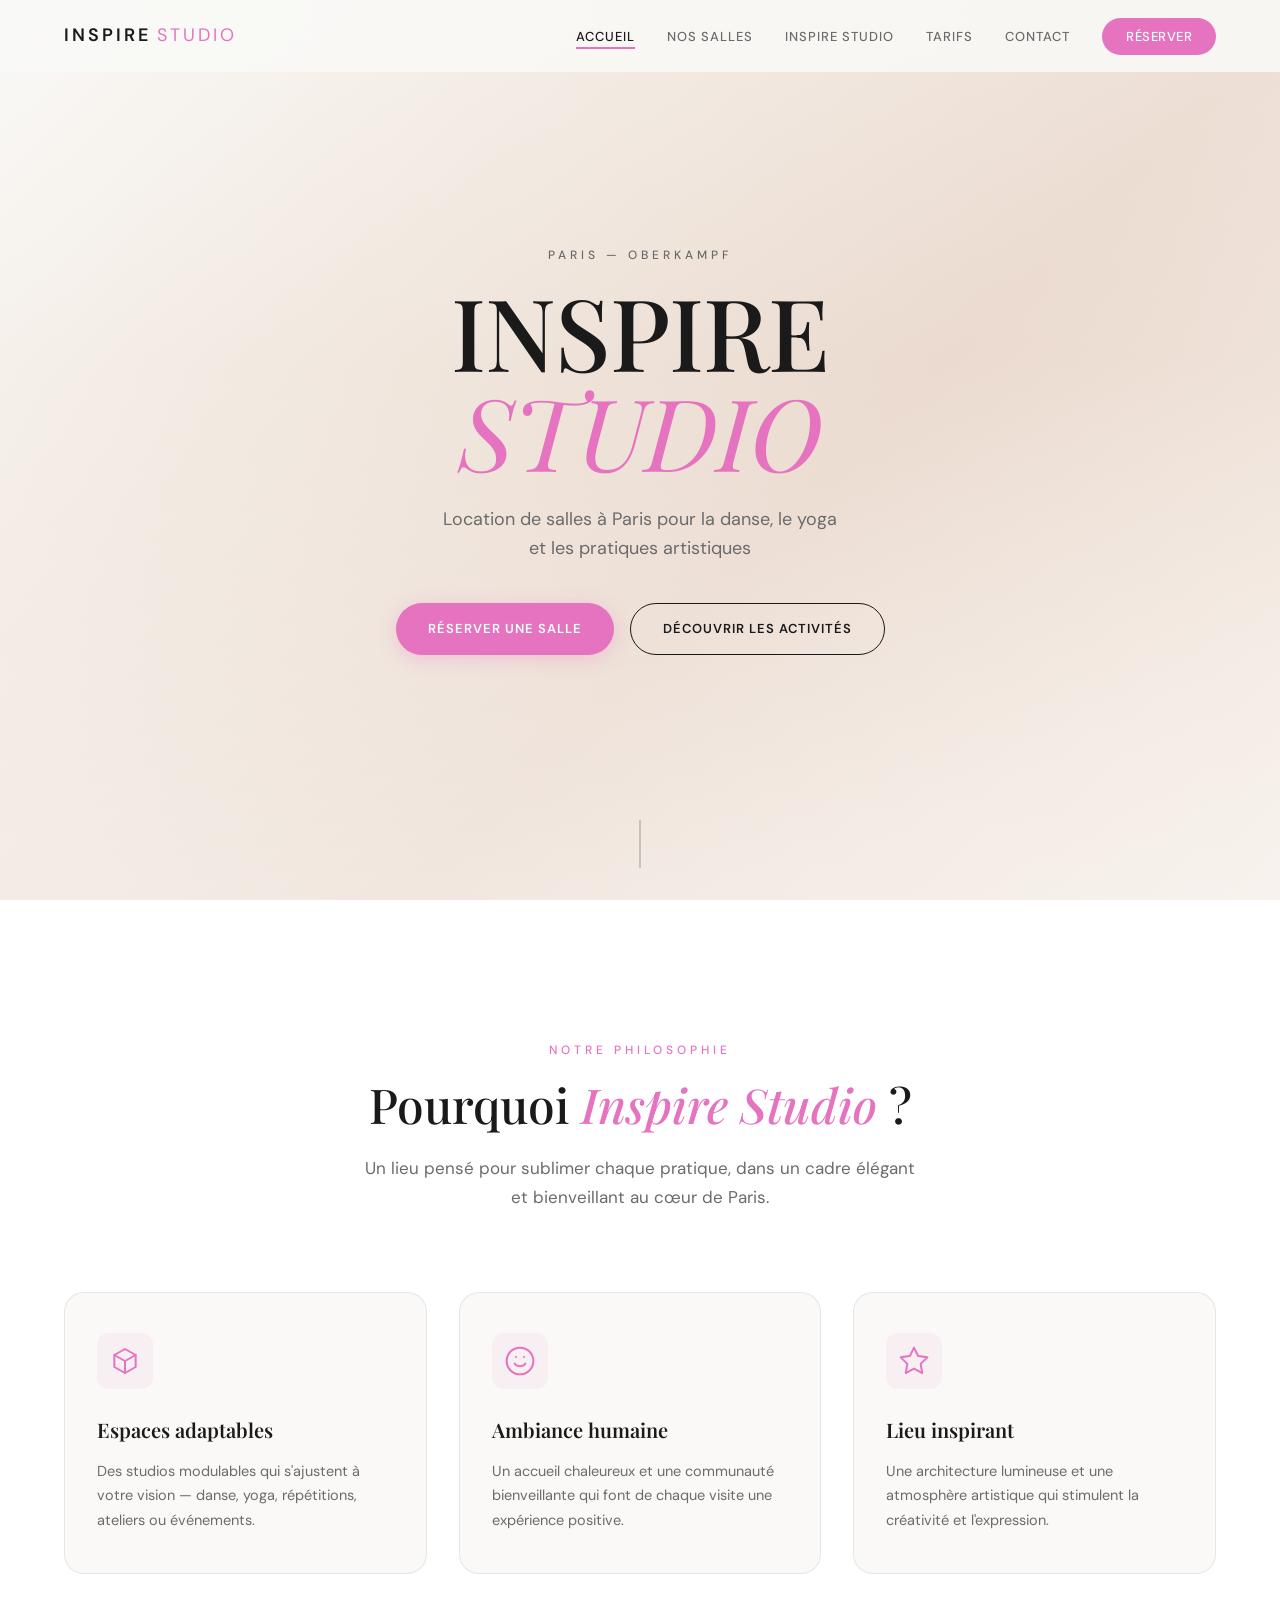
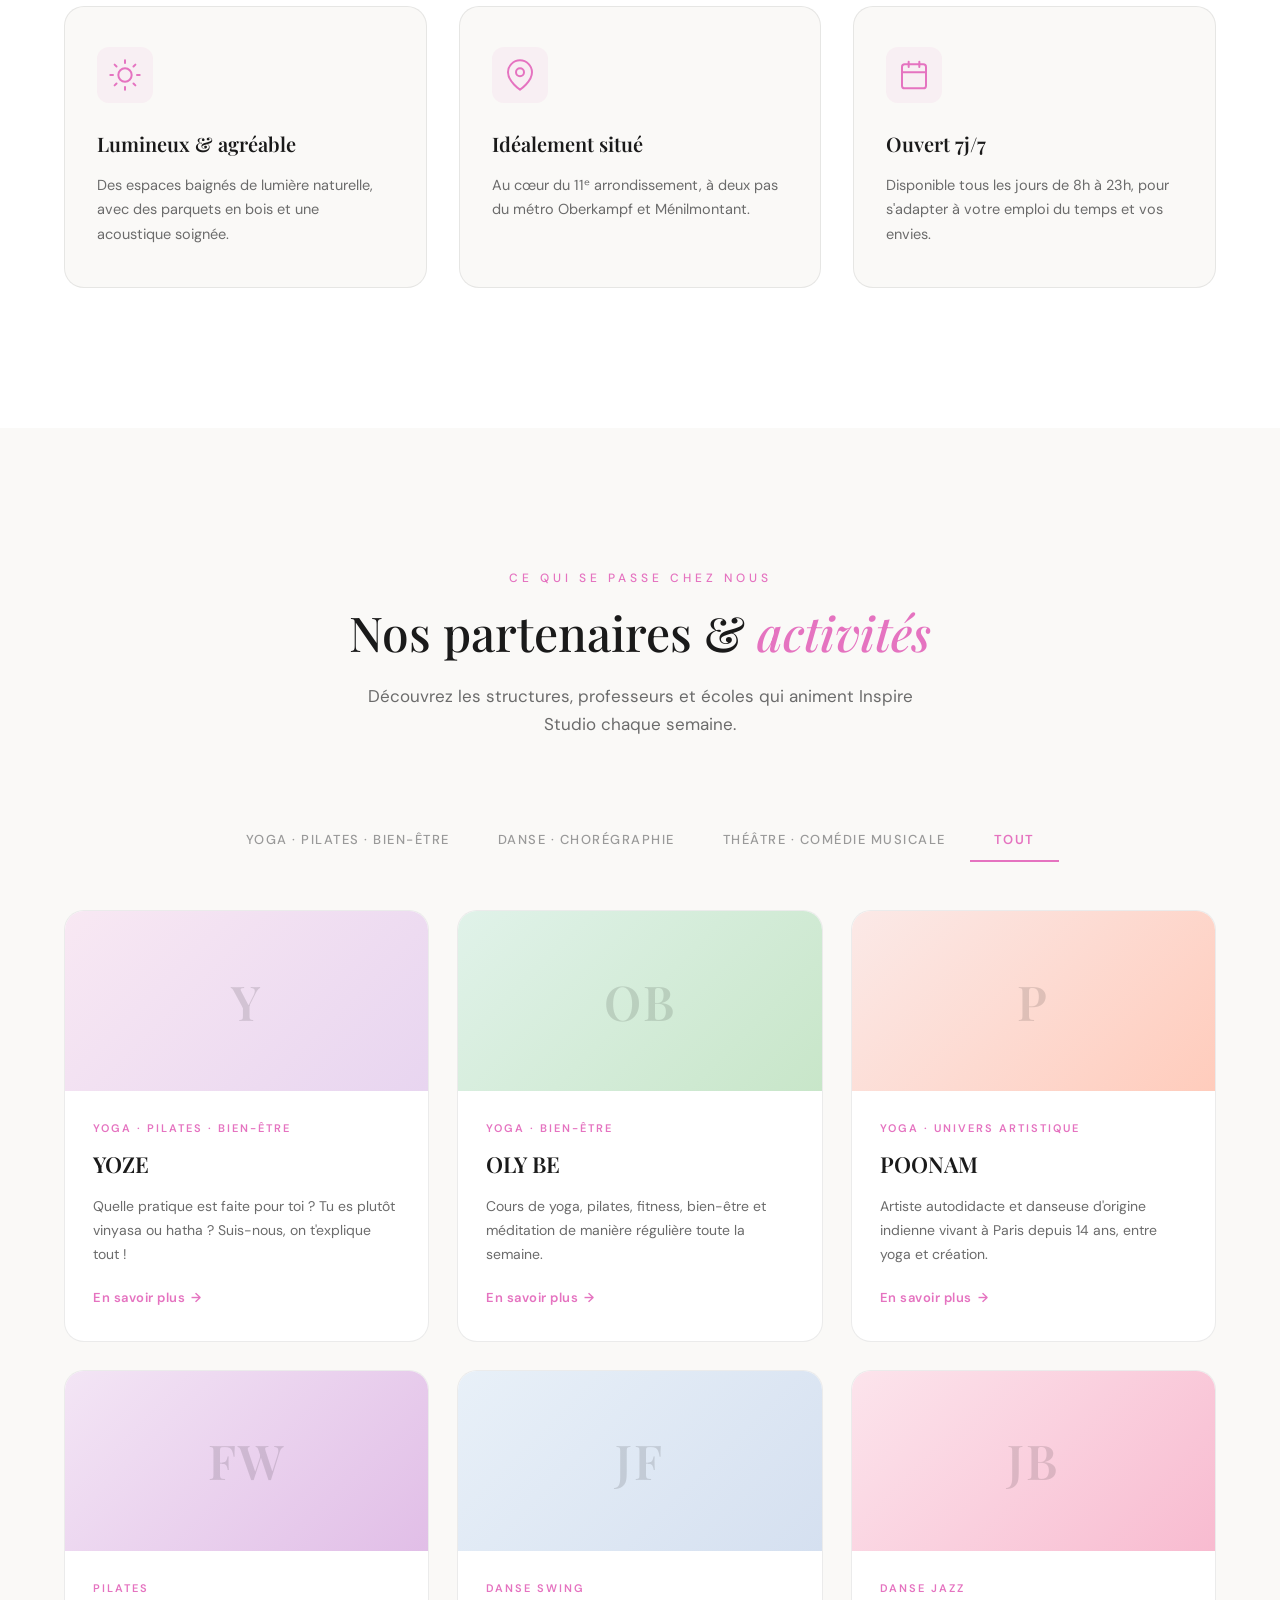
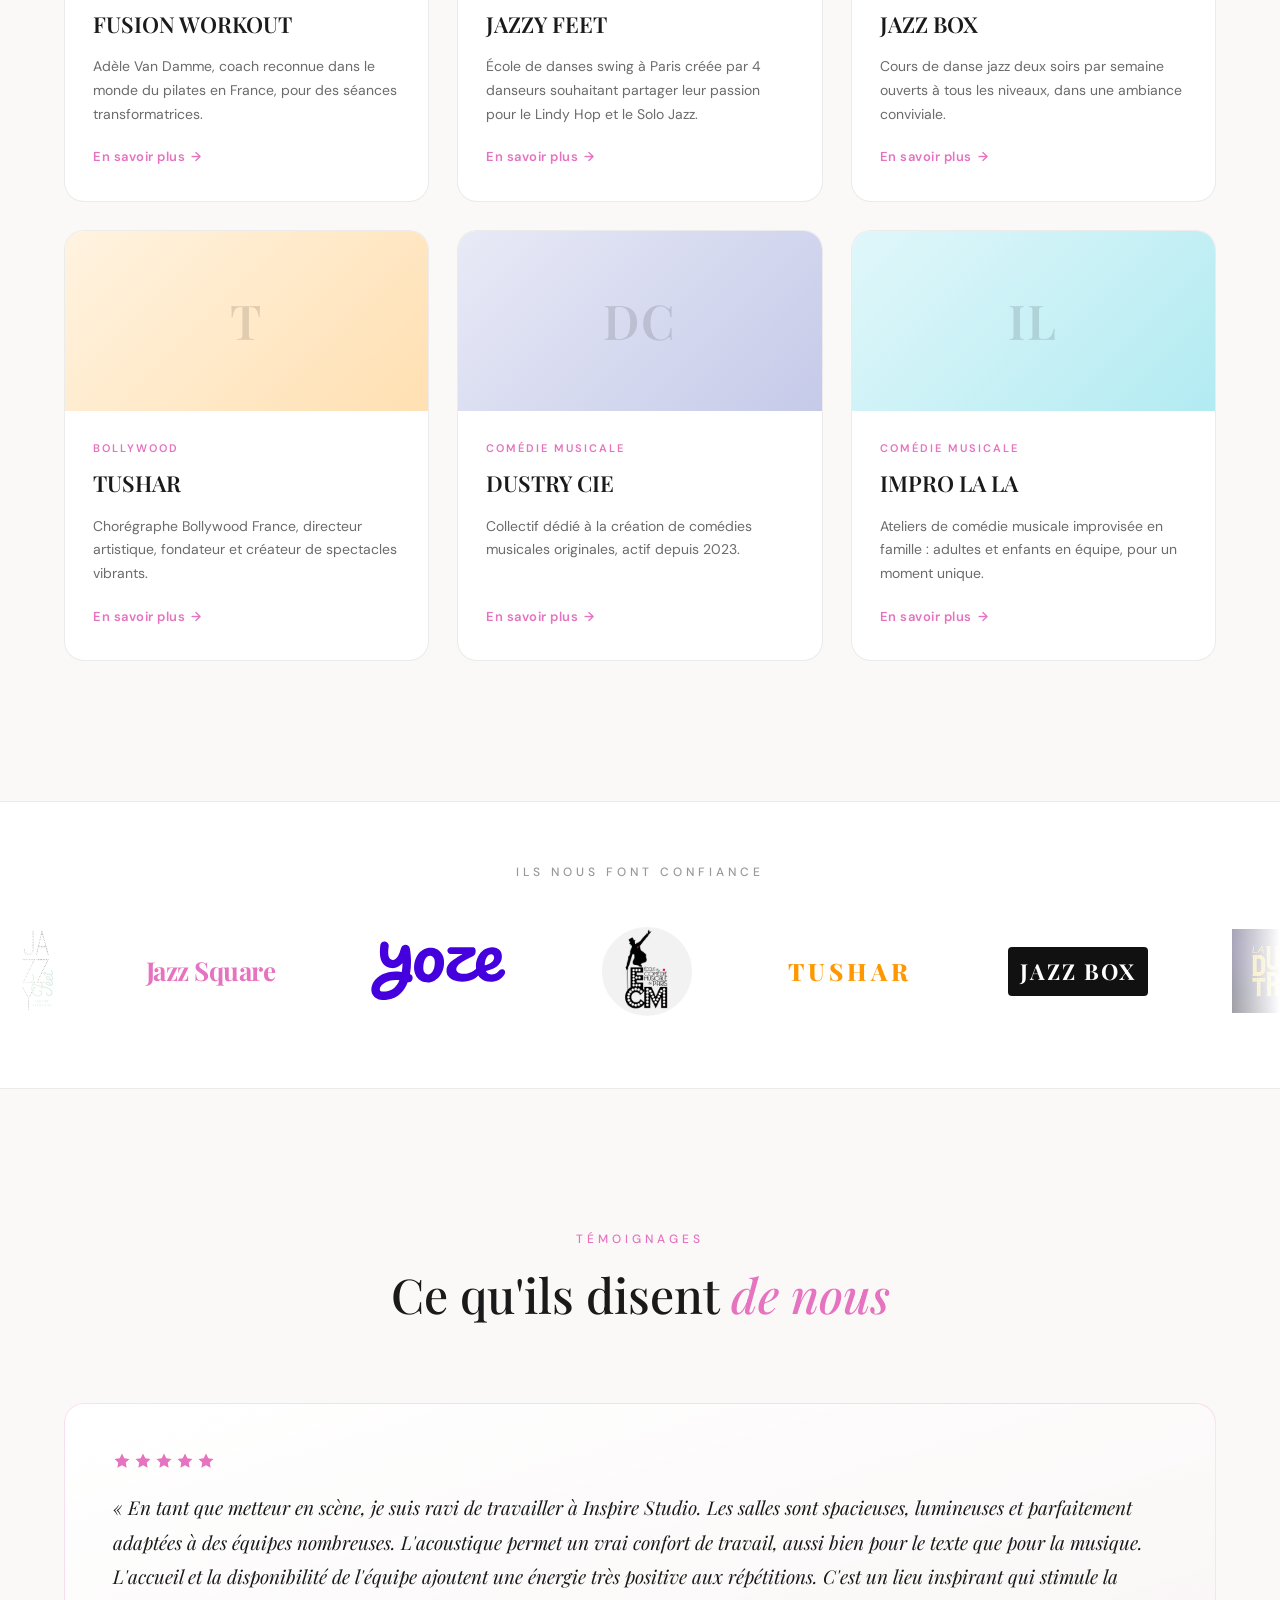
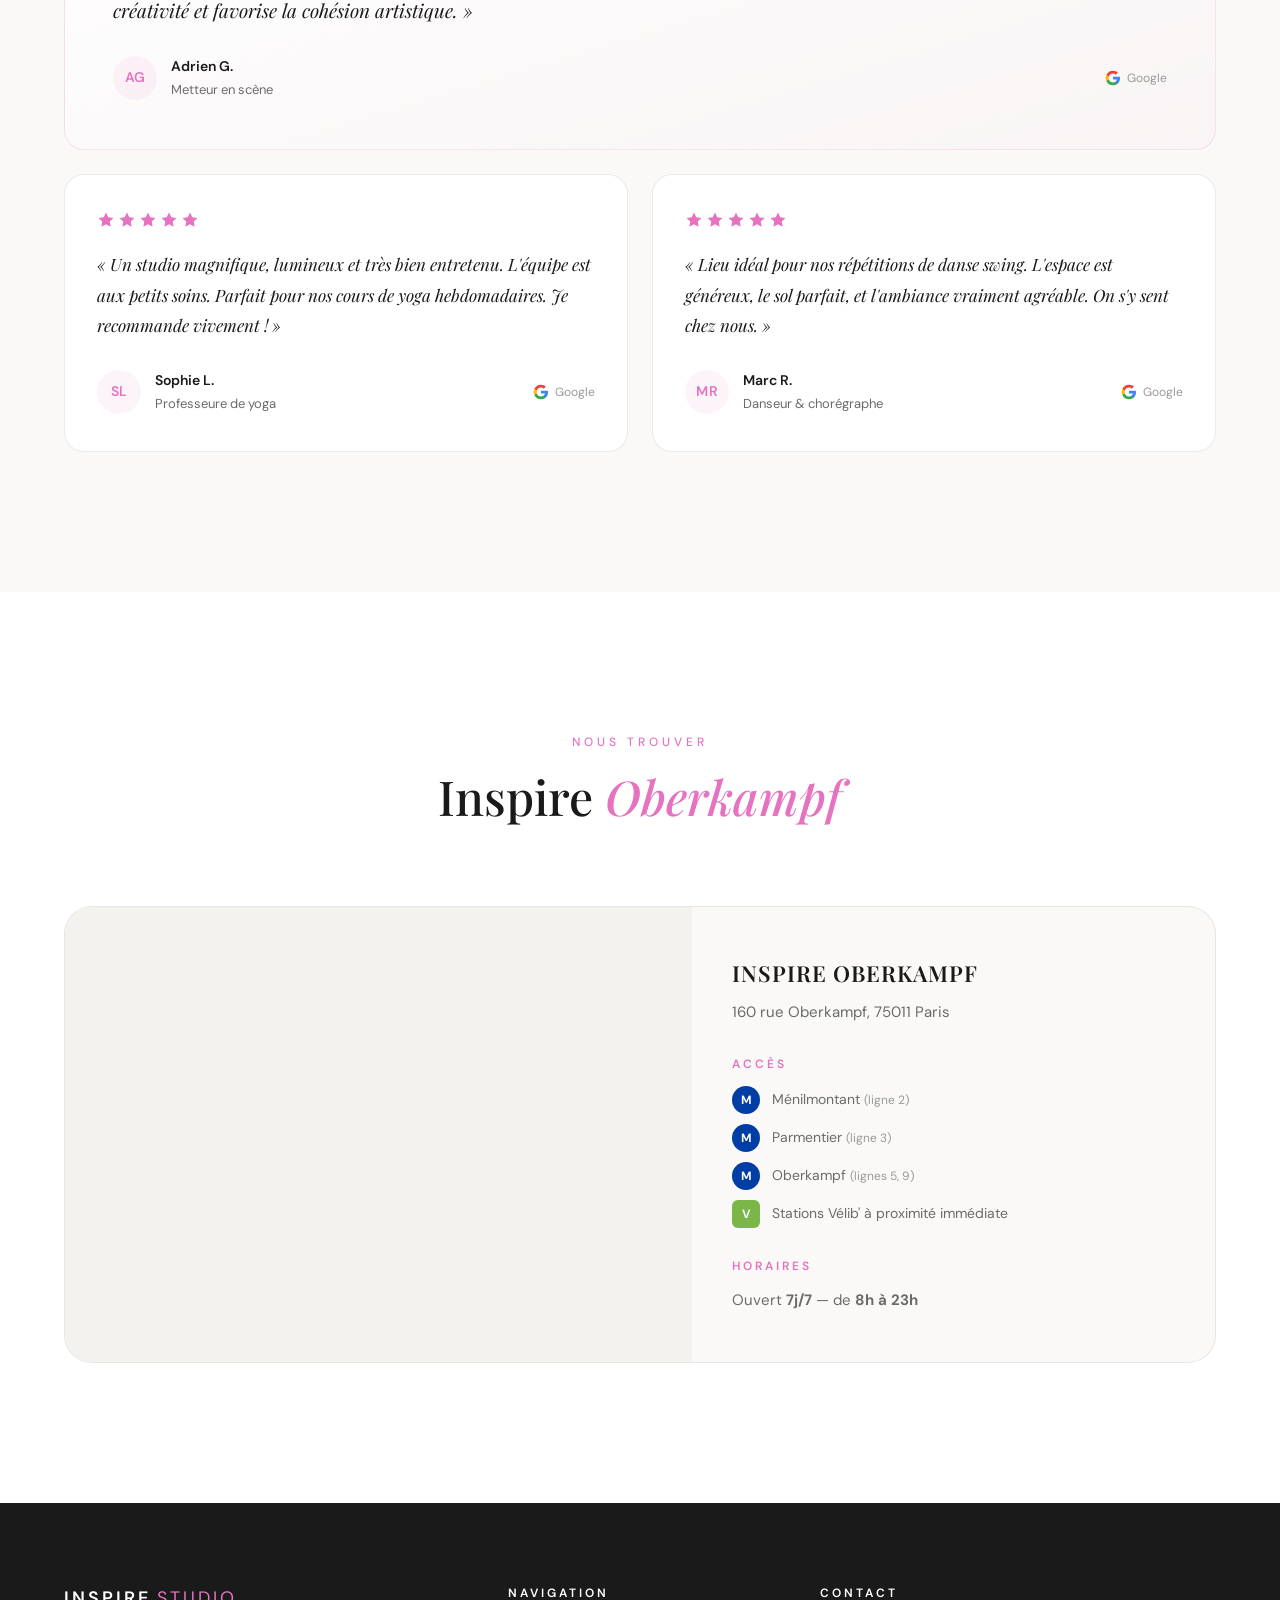
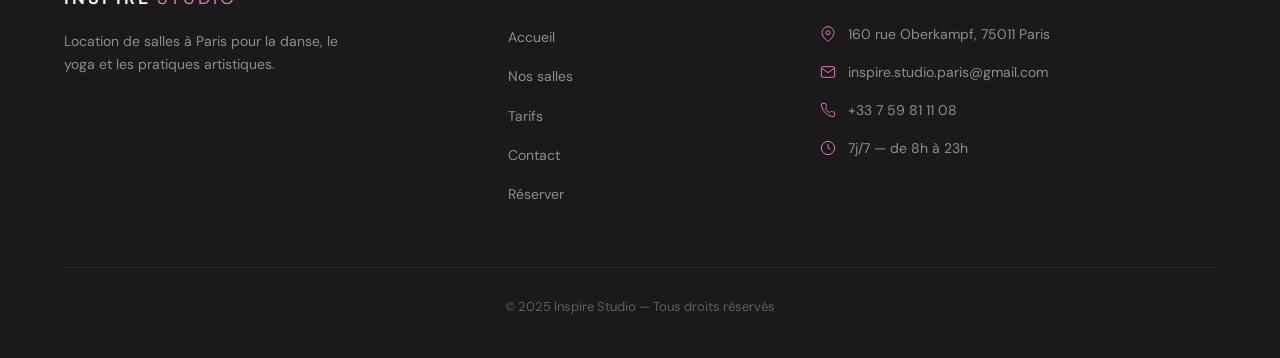
==== index.html @ 5b1ed0db "Multiply ticker content by 10 to ensure wide coverage without gaps" ====
<!DOCTYPE html>
<html lang="fr">

<head>
    <meta charset="UTF-8">
    <meta name="viewport" content="width=device-width, initial-scale=1.0">
    <title>Inspire Studio — Location de Salles à Paris | Danse, Yoga, Bien-être</title>
    <meta name="description"
        content="Inspire Studio : location de salles à Paris pour la danse, le yoga, le bien-être et les pratiques artistiques. Espaces lumineux et inspirants au cœur d'Oberkampf.">
    <meta name="keywords"
        content="location salle Paris, studio danse Paris, salle yoga Paris, Oberkampf, bien-être, pratiques artistiques">
    <link rel="preconnect" href="https://fonts.googleapis.com">
    <link rel="preconnect" href="https://fonts.gstatic.com" crossorigin>
    <link
        href="https://fonts.googleapis.com/css2?family=DM+Sans:ital,opsz,wght@0,9..40,300;0,9..40,400;0,9..40,500;0,9..40,600;1,9..40,300;1,9..40,400&family=Playfair+Display:ital,wght@0,400;0,500;0,600;0,700;1,400;1,500&display=swap"
        rel="stylesheet">
    <link rel="stylesheet" href="styles.css">
</head>

<body>

    <!-- ==================== HEADER ==================== -->
    <header class="site-header" id="site-header">
        <div class="header-inner">
            <a href="#" class="logo" aria-label="Inspire Studio — Accueil">
                <span class="logo-text">INSPIRE</span>
                <span class="logo-accent">STUDIO</span>
            </a>
            <nav class="main-nav" id="main-nav" aria-label="Navigation principale">
                <ul class="nav-list">
                    <li><a href="#" class="nav-link active">Accueil</a></li>
                    <li><a href="#" class="nav-link">Nos salles</a></li>
                    <li><a href="#" class="nav-link">Inspire Studio</a></li>
                    <li><a href="#" class="nav-link">Tarifs</a></li>
                    <li><a href="#" class="nav-link">Contact</a></li>
                    <li><a href="#" class="nav-link nav-cta">Réserver</a></li>
                </ul>
            </nav>
            <button class="mobile-menu-toggle" id="mobile-menu-toggle" aria-label="Ouvrir le menu"
                aria-expanded="false">
                <span class="hamburger-line"></span>
                <span class="hamburger-line"></span>
                <span class="hamburger-line"></span>
            </button>
        </div>
    </header>

    <!-- ==================== HERO ==================== -->
    <section class="hero" id="hero">
        <div class="hero-carousel" id="hero-carousel">
            <div class="hero-slide active"
                style="background: linear-gradient(135deg, #faf9f7 0%, #f0e6dc 30%, #e8d5c8 60%, #f5ece4 100%);"></div>
            <div class="hero-slide"
                style="background: linear-gradient(135deg, #f5ece4 0%, #e8ddd4 30%, #f0e0d6 60%, #faf5f0 100%);"></div>
            <div class="hero-slide"
                style="background: linear-gradient(135deg, #f8f0ea 0%, #ede3d9 30%, #e5d8cc 60%, #f2ebe4 100%);"></div>
        </div>
        <div class="hero-overlay"></div>
        <div class="hero-content">
            <p class="hero-eyebrow reveal">Paris — Oberkampf</p>
            <h1 class="hero-title reveal">
                <span class="hero-title-line">INSPIRE</span>
                <span class="hero-title-line accent">STUDIO</span>
            </h1>
            <p class="hero-subtitle reveal">Location de salles à Paris pour la danse, le yoga<br class="desktop-only">
                et les pratiques artistiques</p>
            <div class="hero-ctas reveal">
                <a href="#" class="btn btn-primary">Réserver une salle</a>
                <a href="#activites" class="btn btn-outline">Découvrir les activités</a>
            </div>
        </div>
        <div class="hero-scroll-indicator">
            <div class="scroll-line"></div>
        </div>
    </section>

    <!-- ==================== POURQUOI INSPIRE STUDIO ==================== -->
    <section class="section section-why" id="pourquoi">
        <div class="container">
            <div class="section-header reveal">
                <p class="section-eyebrow">Notre philosophie</p>
                <h2 class="section-title">Pourquoi <em>Inspire Studio</em> ?</h2>
                <p class="section-subtitle">Un lieu pensé pour sublimer chaque pratique, dans un cadre élégant et
                    bienveillant au cœur de Paris.</p>
            </div>
            <div class="features-grid">
                <div class="feature-card reveal">
                    <div class="feature-icon">
                        <svg width="32" height="32" viewBox="0 0 24 24" fill="none" stroke="currentColor"
                            stroke-width="1.5" stroke-linecap="round" stroke-linejoin="round">
                            <path d="M12 3L20 7.5V16.5L12 21L4 16.5V7.5L12 3Z" />
                            <path d="M12 12L20 7.5" />
                            <path d="M12 12V21" />
                            <path d="M12 12L4 7.5" />
                        </svg>
                    </div>
                    <h3 class="feature-title">Espaces adaptables</h3>
                    <p class="feature-text">Des studios modulables qui s'ajustent à votre vision — danse, yoga,
                        répétitions, ateliers ou événements.</p>
                </div>
                <div class="feature-card reveal">
                    <div class="feature-icon">
                        <svg width="32" height="32" viewBox="0 0 24 24" fill="none" stroke="currentColor"
                            stroke-width="1.5" stroke-linecap="round" stroke-linejoin="round">
                            <circle cx="12" cy="12" r="10" />
                            <path d="M8 14s1.5 2 4 2 4-2 4-2" />
                            <line x1="9" y1="9" x2="9.01" y2="9" />
                            <line x1="15" y1="9" x2="15.01" y2="9" />
                        </svg>
                    </div>
                    <h3 class="feature-title">Ambiance humaine</h3>
                    <p class="feature-text">Un accueil chaleureux et une communauté bienveillante qui font de chaque
                        visite une expérience positive.</p>
                </div>
                <div class="feature-card reveal">
                    <div class="feature-icon">
                        <svg width="32" height="32" viewBox="0 0 24 24" fill="none" stroke="currentColor"
                            stroke-width="1.5" stroke-linecap="round" stroke-linejoin="round">
                            <path
                                d="M12 2L15.09 8.26L22 9.27L17 14.14L18.18 21.02L12 17.77L5.82 21.02L7 14.14L2 9.27L8.91 8.26L12 2Z" />
                        </svg>
                    </div>
                    <h3 class="feature-title">Lieu inspirant</h3>
                    <p class="feature-text">Une architecture lumineuse et une atmosphère artistique qui stimulent la
                        créativité et l'expression.</p>
                </div>
                <div class="feature-card reveal">
                    <div class="feature-icon">
                        <svg width="32" height="32" viewBox="0 0 24 24" fill="none" stroke="currentColor"
                            stroke-width="1.5" stroke-linecap="round" stroke-linejoin="round">
                            <circle cx="12" cy="12" r="5" />
                            <line x1="12" y1="1" x2="12" y2="3" />
                            <line x1="12" y1="21" x2="12" y2="23" />
                            <line x1="4.22" y1="4.22" x2="5.64" y2="5.64" />
                            <line x1="18.36" y1="18.36" x2="19.78" y2="19.78" />
                            <line x1="1" y1="12" x2="3" y2="12" />
                            <line x1="21" y1="12" x2="23" y2="12" />
                            <line x1="4.22" y1="19.78" x2="5.64" y2="18.36" />
                            <line x1="18.36" y1="5.64" x2="19.78" y2="4.22" />
                        </svg>
                    </div>
                    <h3 class="feature-title">Lumineux & agréable</h3>
                    <p class="feature-text">Des espaces baignés de lumière naturelle, avec des parquets en bois et une
                        acoustique soignée.</p>
                </div>
                <div class="feature-card reveal">
                    <div class="feature-icon">
                        <svg width="32" height="32" viewBox="0 0 24 24" fill="none" stroke="currentColor"
                            stroke-width="1.5" stroke-linecap="round" stroke-linejoin="round">
                            <path d="M21 10c0 7-9 13-9 13s-9-6-9-13a9 9 0 0118 0z" />
                            <circle cx="12" cy="10" r="3" />
                        </svg>
                    </div>
                    <h3 class="feature-title">Idéalement situé</h3>
                    <p class="feature-text">Au cœur du 11ᵉ arrondissement, à deux pas du métro Oberkampf et
                        Ménilmontant.</p>
                </div>
                <div class="feature-card reveal">
                    <div class="feature-icon">
                        <svg width="32" height="32" viewBox="0 0 24 24" fill="none" stroke="currentColor"
                            stroke-width="1.5" stroke-linecap="round" stroke-linejoin="round">
                            <rect x="3" y="4" width="18" height="18" rx="2" ry="2" />
                            <line x1="16" y1="2" x2="16" y2="6" />
                            <line x1="8" y1="2" x2="8" y2="6" />
                            <line x1="3" y1="10" x2="21" y2="10" />
                        </svg>
                    </div>
                    <h3 class="feature-title">Ouvert 7j/7</h3>
                    <p class="feature-text">Disponible tous les jours de 8h à 23h, pour s'adapter à votre emploi du
                        temps et vos envies.</p>
                </div>
            </div>
        </div>
    </section>

    <!-- ==================== ACTIVITÉS / PARTENAIRES ==================== -->
    <section class="section section-partners" id="activites">
        <div class="container">
            <div class="section-header reveal">
                <p class="section-eyebrow">Ce qui se passe chez nous</p>
                <h2 class="section-title">Nos partenaires & <em>activités</em></h2>
                <p class="section-subtitle">Découvrez les structures, professeurs et écoles qui animent Inspire Studio
                    chaque semaine.</p>
            </div>

            <!-- Category Tabs -->
            <div class="partners-tabs reveal" id="partners-tabs">
                <button class="partners-tab" data-filter="yoga">Yoga · Pilates · Bien-être</button>
                <button class="partners-tab" data-filter="danse">Danse · Chorégraphie</button>
                <button class="partners-tab" data-filter="theatre">Théâtre · Comédie musicale</button>
                <button class="partners-tab active" data-filter="all">Tout</button>
            </div>

            <div class="partners-grid" id="partners-grid">

                <article class="partner-card reveal" data-category="yoga" data-discipline="Yoga · Pilates · Bien-être">
                    <div class="partner-image" style="background: linear-gradient(135deg, #f8e8f3, #e8d5f0);">
                        <span class="partner-initial">Y</span>
                    </div>
                    <div class="partner-content">
                        <span class="partner-discipline">Yoga · Pilates · Bien-être</span>
                        <h3 class="partner-name">YOZE</h3>
                        <p class="partner-desc">Quelle pratique est faite pour toi ? Tu es plutôt vinyasa ou hatha ?
                            Suis-nous, on t'explique tout !</p>
                        <a href="https://www.yoze.fr/" target="_blank" rel="noopener noreferrer" class="partner-link">En
                            savoir plus <span class="arrow">→</span></a>
                    </div>
                </article>

                <article class="partner-card reveal" data-category="yoga" data-discipline="Yoga · Bien-être">
                    <div class="partner-image" style="background: linear-gradient(135deg, #e0f2e9, #c8e6c9);">
                        <span class="partner-initial">OB</span>
                    </div>
                    <div class="partner-content">
                        <span class="partner-discipline">Yoga · Bien-être</span>
                        <h3 class="partner-name">OLY BE</h3>
                        <p class="partner-desc">Cours de yoga, pilates, fitness, bien-être et méditation de manière
                            régulière toute la semaine.</p>
                        <a href="https://www.olybe.com/" target="_blank" rel="noopener noreferrer"
                            class="partner-link">En savoir plus <span class="arrow">→</span></a>
                    </div>
                </article>

                <article class="partner-card reveal" data-category="yoga" data-discipline="Yoga · Art">
                    <div class="partner-image" style="background: linear-gradient(135deg, #fbe9e7, #ffccbc);">
                        <span class="partner-initial">P</span>
                    </div>
                    <div class="partner-content">
                        <span class="partner-discipline">Yoga · Univers artistique</span>
                        <h3 class="partner-name">POONAM</h3>
                        <p class="partner-desc">Artiste autodidacte et danseuse d'origine indienne vivant à Paris depuis
                            14 ans, entre yoga et création.</p>
                        <a href="https://www.bypoonam.com/dance/" target="_blank" rel="noopener noreferrer"
                            class="partner-link">En savoir plus <span class="arrow">→</span></a>
                    </div>
                </article>

                <article class="partner-card reveal" data-category="yoga" data-discipline="Pilates">
                    <div class="partner-image" style="background: linear-gradient(135deg, #f3e5f5, #e1bee7);">
                        <span class="partner-initial">FW</span>
                    </div>
                    <div class="partner-content">
                        <span class="partner-discipline">Pilates</span>
                        <h3 class="partner-name">FUSION WORKOUT</h3>
                        <p class="partner-desc">Adèle Van Damme, coach reconnue dans le monde du pilates en France, pour
                            des séances transformatrices.</p>
                        <a href="#" class="partner-link">En savoir plus <span class="arrow">→</span></a>
                    </div>
                </article>

                <article class="partner-card reveal" data-category="danse" data-discipline="Danse Swing">
                    <div class="partner-image" style="background: linear-gradient(135deg, #e8f0f8, #d5e0f0);">
                        <span class="partner-initial">JF</span>
                    </div>
                    <div class="partner-content">
                        <span class="partner-discipline">Danse Swing</span>
                        <h3 class="partner-name">JAZZY FEET</h3>
                        <p class="partner-desc">École de danses swing à Paris créée par 4 danseurs souhaitant partager
                            leur passion pour le Lindy Hop et le Solo Jazz.</p>
                        <a href="https://jazzy-feet.com/fr" target="_blank" rel="noopener noreferrer"
                            class="partner-link">En savoir plus <span class="arrow">→</span></a>
                    </div>
                </article>

                <article class="partner-card reveal" data-category="danse" data-discipline="Danse Jazz">
                    <div class="partner-image" style="background: linear-gradient(135deg, #fce4ec, #f8bbd0);">
                        <span class="partner-initial">JB</span>
                    </div>
                    <div class="partner-content">
                        <span class="partner-discipline">Danse Jazz</span>
                        <h3 class="partner-name">JAZZ BOX</h3>
                        <p class="partner-desc">Cours de danse jazz deux soirs par semaine ouverts à tous les niveaux,
                            dans une ambiance conviviale.</p>
                        <a href="#" class="partner-link">En savoir plus <span class="arrow">→</span></a>
                    </div>
                </article>

                <article class="partner-card reveal" data-category="danse" data-discipline="Bollywood">
                    <div class="partner-image" style="background: linear-gradient(135deg, #fff3e0, #ffe0b2);">
                        <span class="partner-initial">T</span>
                    </div>
                    <div class="partner-content">
                        <span class="partner-discipline">Bollywood</span>
                        <h3 class="partner-name">TUSHAR</h3>
                        <p class="partner-desc">Chorégraphe Bollywood France, directeur artistique, fondateur et
                            créateur de spectacles vibrants.</p>
                        <a href="#" class="partner-link">En savoir plus <span class="arrow">→</span></a>
                    </div>
                </article>

                <article class="partner-card reveal" data-category="theatre" data-discipline="Comédie musicale">
                    <div class="partner-image" style="background: linear-gradient(135deg, #e8eaf6, #c5cae9);">
                        <span class="partner-initial">DC</span>
                    </div>
                    <div class="partner-content">
                        <span class="partner-discipline">Comédie musicale</span>
                        <h3 class="partner-name">DUSTRY CIE</h3>
                        <p class="partner-desc">Collectif dédié à la création de comédies musicales originales, actif
                            depuis 2023.</p>
                        <a href="https://www.instagram.com/dustrycompany/" target="_blank" rel="noopener noreferrer"
                            class="partner-link">En savoir plus <span class="arrow">→</span></a>
                    </div>
                </article>

                <article class="partner-card reveal" data-category="theatre" data-discipline="Comédie musicale">
                    <div class="partner-image" style="background: linear-gradient(135deg, #e0f7fa, #b2ebf2);">
                        <span class="partner-initial">IL</span>
                    </div>
                    <div class="partner-content">
                        <span class="partner-discipline">Comédie musicale</span>
                        <h3 class="partner-name">IMPRO LA LA</h3>
                        <p class="partner-desc">Ateliers de comédie musicale improvisée en famille : adultes et enfants
                            en équipe, pour un moment unique.</p>
                        <a href="#" class="partner-link">En savoir plus <span class="arrow">→</span></a>
                    </div>
                </article>

            </div>
        </div>
    </section>

    <!-- ==================== LOGO TICKER ==================== -->
    <section class="section section-ticker" id="ticker">
        <div class="ticker-label reveal">
            <p>Ils nous font confiance</p>
        </div>
        <div class="ticker-wrapper">
                                                <div class="ticker-track">
            <div class="ticker-group">
                <div class="ticker-item"><img src="logos/logo jazzy feet.gif" alt="Jazzy Feet" class="logo-lg"></div>
                <div class="ticker-item"><span class="logo-text-1">Jazz Square</span></div>
                <div class="ticker-item"><img src="logos/Logo-Yoze-violet.svg" alt="Yoze"></div>
                <div class="ticker-item"><img src="logos/logo acm.avif" alt="ACM" class="logo-xl"></div>
                <div class="ticker-item"><span class="logo-text-2">TUSHAR</span></div>
                <div class="ticker-item"><span class="logo-text-3">JAZZ BOX</span></div>
                <div class="ticker-item"><img src="logos/logo dustrie et cie.jpg" alt="Dustry Cie" class="logo-lg"></div>
                <div class="ticker-item"><span class="logo-text-4">FUSION WORKOUT</span></div>
                <div class="ticker-item"><img src="logos/logo impro lala.webp" alt="Impro La La" class="logo-lg"></div>
                <div class="ticker-item"><img src="logos/logo-poonam1.webp" alt="Poonam"></div>
            </div>
            <div class="ticker-group">
                <div class="ticker-item"><img src="logos/logo jazzy feet.gif" alt="Jazzy Feet" class="logo-lg"></div>
                <div class="ticker-item"><span class="logo-text-1">Jazz Square</span></div>
                <div class="ticker-item"><img src="logos/Logo-Yoze-violet.svg" alt="Yoze"></div>
                <div class="ticker-item"><img src="logos/logo acm.avif" alt="ACM" class="logo-xl"></div>
                <div class="ticker-item"><span class="logo-text-2">TUSHAR</span></div>
                <div class="ticker-item"><span class="logo-text-3">JAZZ BOX</span></div>
                <div class="ticker-item"><img src="logos/logo dustrie et cie.jpg" alt="Dustry Cie" class="logo-lg"></div>
                <div class="ticker-item"><span class="logo-text-4">FUSION WORKOUT</span></div>
                <div class="ticker-item"><img src="logos/logo impro lala.webp" alt="Impro La La" class="logo-lg"></div>
                <div class="ticker-item"><img src="logos/logo-poonam1.webp" alt="Poonam"></div>
            </div>
            <div class="ticker-group">
                <div class="ticker-item"><img src="logos/logo jazzy feet.gif" alt="Jazzy Feet" class="logo-lg"></div>
                <div class="ticker-item"><span class="logo-text-1">Jazz Square</span></div>
                <div class="ticker-item"><img src="logos/Logo-Yoze-violet.svg" alt="Yoze"></div>
                <div class="ticker-item"><img src="logos/logo acm.avif" alt="ACM" class="logo-xl"></div>
                <div class="ticker-item"><span class="logo-text-2">TUSHAR</span></div>
                <div class="ticker-item"><span class="logo-text-3">JAZZ BOX</span></div>
                <div class="ticker-item"><img src="logos/logo dustrie et cie.jpg" alt="Dustry Cie" class="logo-lg"></div>
                <div class="ticker-item"><span class="logo-text-4">FUSION WORKOUT</span></div>
                <div class="ticker-item"><img src="logos/logo impro lala.webp" alt="Impro La La" class="logo-lg"></div>
                <div class="ticker-item"><img src="logos/logo-poonam1.webp" alt="Poonam"></div>
            </div>
            <div class="ticker-group">
                <div class="ticker-item"><img src="logos/logo jazzy feet.gif" alt="Jazzy Feet" class="logo-lg"></div>
                <div class="ticker-item"><span class="logo-text-1">Jazz Square</span></div>
                <div class="ticker-item"><img src="logos/Logo-Yoze-violet.svg" alt="Yoze"></div>
                <div class="ticker-item"><img src="logos/logo acm.avif" alt="ACM" class="logo-xl"></div>
                <div class="ticker-item"><span class="logo-text-2">TUSHAR</span></div>
                <div class="ticker-item"><span class="logo-text-3">JAZZ BOX</span></div>
                <div class="ticker-item"><img src="logos/logo dustrie et cie.jpg" alt="Dustry Cie" class="logo-lg"></div>
                <div class="ticker-item"><span class="logo-text-4">FUSION WORKOUT</span></div>
                <div class="ticker-item"><img src="logos/logo impro lala.webp" alt="Impro La La" class="logo-lg"></div>
                <div class="ticker-item"><img src="logos/logo-poonam1.webp" alt="Poonam"></div>
            </div>
            <div class="ticker-group">
                <div class="ticker-item"><img src="logos/logo jazzy feet.gif" alt="Jazzy Feet" class="logo-lg"></div>
                <div class="ticker-item"><span class="logo-text-1">Jazz Square</span></div>
                <div class="ticker-item"><img src="logos/Logo-Yoze-violet.svg" alt="Yoze"></div>
                <div class="ticker-item"><img src="logos/logo acm.avif" alt="ACM" class="logo-xl"></div>
                <div class="ticker-item"><span class="logo-text-2">TUSHAR</span></div>
                <div class="ticker-item"><span class="logo-text-3">JAZZ BOX</span></div>
                <div class="ticker-item"><img src="logos/logo dustrie et cie.jpg" alt="Dustry Cie" class="logo-lg"></div>
                <div class="ticker-item"><span class="logo-text-4">FUSION WORKOUT</span></div>
                <div class="ticker-item"><img src="logos/logo impro lala.webp" alt="Impro La La" class="logo-lg"></div>
                <div class="ticker-item"><img src="logos/logo-poonam1.webp" alt="Poonam"></div>
            </div>
            <div class="ticker-group">
                <div class="ticker-item"><img src="logos/logo jazzy feet.gif" alt="Jazzy Feet" class="logo-lg"></div>
                <div class="ticker-item"><span class="logo-text-1">Jazz Square</span></div>
                <div class="ticker-item"><img src="logos/Logo-Yoze-violet.svg" alt="Yoze"></div>
                <div class="ticker-item"><img src="logos/logo acm.avif" alt="ACM" class="logo-xl"></div>
                <div class="ticker-item"><span class="logo-text-2">TUSHAR</span></div>
                <div class="ticker-item"><span class="logo-text-3">JAZZ BOX</span></div>
                <div class="ticker-item"><img src="logos/logo dustrie et cie.jpg" alt="Dustry Cie" class="logo-lg"></div>
                <div class="ticker-item"><span class="logo-text-4">FUSION WORKOUT</span></div>
                <div class="ticker-item"><img src="logos/logo impro lala.webp" alt="Impro La La" class="logo-lg"></div>
                <div class="ticker-item"><img src="logos/logo-poonam1.webp" alt="Poonam"></div>
            </div>
            <div class="ticker-group">
                <div class="ticker-item"><img src="logos/logo jazzy feet.gif" alt="Jazzy Feet" class="logo-lg"></div>
                <div class="ticker-item"><span class="logo-text-1">Jazz Square</span></div>
                <div class="ticker-item"><img src="logos/Logo-Yoze-violet.svg" alt="Yoze"></div>
                <div class="ticker-item"><img src="logos/logo acm.avif" alt="ACM" class="logo-xl"></div>
                <div class="ticker-item"><span class="logo-text-2">TUSHAR</span></div>
                <div class="ticker-item"><span class="logo-text-3">JAZZ BOX</span></div>
                <div class="ticker-item"><img src="logos/logo dustrie et cie.jpg" alt="Dustry Cie" class="logo-lg"></div>
                <div class="ticker-item"><span class="logo-text-4">FUSION WORKOUT</span></div>
                <div class="ticker-item"><img src="logos/logo impro lala.webp" alt="Impro La La" class="logo-lg"></div>
                <div class="ticker-item"><img src="logos/logo-poonam1.webp" alt="Poonam"></div>
            </div>
            <div class="ticker-group">
                <div class="ticker-item"><img src="logos/logo jazzy feet.gif" alt="Jazzy Feet" class="logo-lg"></div>
                <div class="ticker-item"><span class="logo-text-1">Jazz Square</span></div>
                <div class="ticker-item"><img src="logos/Logo-Yoze-violet.svg" alt="Yoze"></div>
                <div class="ticker-item"><img src="logos/logo acm.avif" alt="ACM" class="logo-xl"></div>
                <div class="ticker-item"><span class="logo-text-2">TUSHAR</span></div>
                <div class="ticker-item"><span class="logo-text-3">JAZZ BOX</span></div>
                <div class="ticker-item"><img src="logos/logo dustrie et cie.jpg" alt="Dustry Cie" class="logo-lg"></div>
                <div class="ticker-item"><span class="logo-text-4">FUSION WORKOUT</span></div>
                <div class="ticker-item"><img src="logos/logo impro lala.webp" alt="Impro La La" class="logo-lg"></div>
                <div class="ticker-item"><img src="logos/logo-poonam1.webp" alt="Poonam"></div>
            </div>
            <div class="ticker-group">
                <div class="ticker-item"><img src="logos/logo jazzy feet.gif" alt="Jazzy Feet" class="logo-lg"></div>
                <div class="ticker-item"><span class="logo-text-1">Jazz Square</span></div>
                <div class="ticker-item"><img src="logos/Logo-Yoze-violet.svg" alt="Yoze"></div>
                <div class="ticker-item"><img src="logos/logo acm.avif" alt="ACM" class="logo-xl"></div>
                <div class="ticker-item"><span class="logo-text-2">TUSHAR</span></div>
                <div class="ticker-item"><span class="logo-text-3">JAZZ BOX</span></div>
                <div class="ticker-item"><img src="logos/logo dustrie et cie.jpg" alt="Dustry Cie" class="logo-lg"></div>
                <div class="ticker-item"><span class="logo-text-4">FUSION WORKOUT</span></div>
                <div class="ticker-item"><img src="logos/logo impro lala.webp" alt="Impro La La" class="logo-lg"></div>
                <div class="ticker-item"><img src="logos/logo-poonam1.webp" alt="Poonam"></div>
            </div>
            <div class="ticker-group">
                <div class="ticker-item"><img src="logos/logo jazzy feet.gif" alt="Jazzy Feet" class="logo-lg"></div>
                <div class="ticker-item"><span class="logo-text-1">Jazz Square</span></div>
                <div class="ticker-item"><img src="logos/Logo-Yoze-violet.svg" alt="Yoze"></div>
                <div class="ticker-item"><img src="logos/logo acm.avif" alt="ACM" class="logo-xl"></div>
                <div class="ticker-item"><span class="logo-text-2">TUSHAR</span></div>
                <div class="ticker-item"><span class="logo-text-3">JAZZ BOX</span></div>
                <div class="ticker-item"><img src="logos/logo dustrie et cie.jpg" alt="Dustry Cie" class="logo-lg"></div>
                <div class="ticker-item"><span class="logo-text-4">FUSION WORKOUT</span></div>
                <div class="ticker-item"><img src="logos/logo impro lala.webp" alt="Impro La La" class="logo-lg"></div>
                <div class="ticker-item"><img src="logos/logo-poonam1.webp" alt="Poonam"></div>
            </div>
            </div>
        </div>
    </section>

    <!-- ==================== AVIS / TESTIMONIALS ==================== -->
    <section class="section section-reviews" id="avis">
        <div class="container">
            <div class="section-header reveal">
                <p class="section-eyebrow">Témoignages</p>
                <h2 class="section-title">Ce qu'ils disent <em>de nous</em></h2>
            </div>
            <div class="reviews-grid">
                <div class="review-card review-card-featured reveal">
                    <div class="review-stars">
                        <svg width="18" height="18" viewBox="0 0 24 24" fill="#e573c0">
                            <path
                                d="M12 2l3.09 6.26L22 9.27l-5 4.87 1.18 6.88L12 17.77l-6.18 3.25L7 14.14l-5-4.87 6.91-1.01L12 2z" />
                        </svg>
                        <svg width="18" height="18" viewBox="0 0 24 24" fill="#e573c0">
                            <path
                                d="M12 2l3.09 6.26L22 9.27l-5 4.87 1.18 6.88L12 17.77l-6.18 3.25L7 14.14l-5-4.87 6.91-1.01L12 2z" />
                        </svg>
                        <svg width="18" height="18" viewBox="0 0 24 24" fill="#e573c0">
                            <path
                                d="M12 2l3.09 6.26L22 9.27l-5 4.87 1.18 6.88L12 17.77l-6.18 3.25L7 14.14l-5-4.87 6.91-1.01L12 2z" />
                        </svg>
                        <svg width="18" height="18" viewBox="0 0 24 24" fill="#e573c0">
                            <path
                                d="M12 2l3.09 6.26L22 9.27l-5 4.87 1.18 6.88L12 17.77l-6.18 3.25L7 14.14l-5-4.87 6.91-1.01L12 2z" />
                        </svg>
                        <svg width="18" height="18" viewBox="0 0 24 24" fill="#e573c0">
                            <path
                                d="M12 2l3.09 6.26L22 9.27l-5 4.87 1.18 6.88L12 17.77l-6.18 3.25L7 14.14l-5-4.87 6.91-1.01L12 2z" />
                        </svg>
                    </div>
                    <blockquote class="review-quote">
                        « En tant que metteur en scène, je suis ravi de travailler à Inspire Studio. Les salles sont
                        spacieuses, lumineuses et parfaitement adaptées à des équipes nombreuses. L'acoustique permet un
                        vrai confort de travail, aussi bien pour le texte que pour la musique. L'accueil et la
                        disponibilité de l'équipe ajoutent une énergie très positive aux répétitions. C'est un lieu
                        inspirant qui stimule la créativité et favorise la cohésion artistique. »
                    </blockquote>
                    <div class="review-author">
                        <div class="review-avatar">AG</div>
                        <div class="review-meta">
                            <strong class="review-name">Adrien G.</strong>
                            <span class="review-role">Metteur en scène</span>
                        </div>
                        <div class="review-source">
                            <svg width="16" height="16" viewBox="0 0 24 24">
                                <path fill="#4285F4"
                                    d="M22.56 12.25c0-.78-.07-1.53-.2-2.25H12v4.26h5.92a5.06 5.06 0 01-2.2 3.32v2.77h3.57c2.08-1.92 3.28-4.74 3.28-8.1z" />
                                <path fill="#34A853"
                                    d="M12 23c2.97 0 5.46-.98 7.28-2.66l-3.57-2.77c-.98.66-2.23 1.06-3.71 1.06-2.86 0-5.29-1.93-6.16-4.53H2.18v2.84C3.99 20.53 7.7 23 12 23z" />
                                <path fill="#FBBC05"
                                    d="M5.84 14.09c-.22-.66-.35-1.36-.35-2.09s.13-1.43.35-2.09V7.07H2.18C1.43 8.55 1 10.22 1 12s.43 3.45 1.18 4.93l2.85-2.22.81-.62z" />
                                <path fill="#EA4335"
                                    d="M12 5.38c1.62 0 3.06.56 4.21 1.64l3.15-3.15C17.45 2.09 14.97 1 12 1 7.7 1 3.99 3.47 2.18 7.07l3.66 2.84c.87-2.6 3.3-4.53 6.16-4.53z" />
                            </svg>
                            <span>Google</span>
                        </div>
                    </div>
                </div>

                <div class="review-card reveal">
                    <div class="review-stars">
                        <svg width="18" height="18" viewBox="0 0 24 24" fill="#e573c0">
                            <path
                                d="M12 2l3.09 6.26L22 9.27l-5 4.87 1.18 6.88L12 17.77l-6.18 3.25L7 14.14l-5-4.87 6.91-1.01L12 2z" />
                        </svg>
                        <svg width="18" height="18" viewBox="0 0 24 24" fill="#e573c0">
                            <path
                                d="M12 2l3.09 6.26L22 9.27l-5 4.87 1.18 6.88L12 17.77l-6.18 3.25L7 14.14l-5-4.87 6.91-1.01L12 2z" />
                        </svg>
                        <svg width="18" height="18" viewBox="0 0 24 24" fill="#e573c0">
                            <path
                                d="M12 2l3.09 6.26L22 9.27l-5 4.87 1.18 6.88L12 17.77l-6.18 3.25L7 14.14l-5-4.87 6.91-1.01L12 2z" />
                        </svg>
                        <svg width="18" height="18" viewBox="0 0 24 24" fill="#e573c0">
                            <path
                                d="M12 2l3.09 6.26L22 9.27l-5 4.87 1.18 6.88L12 17.77l-6.18 3.25L7 14.14l-5-4.87 6.91-1.01L12 2z" />
                        </svg>
                        <svg width="18" height="18" viewBox="0 0 24 24" fill="#e573c0">
                            <path
                                d="M12 2l3.09 6.26L22 9.27l-5 4.87 1.18 6.88L12 17.77l-6.18 3.25L7 14.14l-5-4.87 6.91-1.01L12 2z" />
                        </svg>
                    </div>
                    <blockquote class="review-quote">
                        « Un studio magnifique, lumineux et très bien entretenu. L'équipe est aux petits soins. Parfait
                        pour nos cours de yoga hebdomadaires. Je recommande vivement ! »
                    </blockquote>
                    <div class="review-author">
                        <div class="review-avatar">SL</div>
                        <div class="review-meta">
                            <strong class="review-name">Sophie L.</strong>
                            <span class="review-role">Professeure de yoga</span>
                        </div>
                        <div class="review-source">
                            <svg width="16" height="16" viewBox="0 0 24 24">
                                <path fill="#4285F4"
                                    d="M22.56 12.25c0-.78-.07-1.53-.2-2.25H12v4.26h5.92a5.06 5.06 0 01-2.2 3.32v2.77h3.57c2.08-1.92 3.28-4.74 3.28-8.1z" />
                                <path fill="#34A853"
                                    d="M12 23c2.97 0 5.46-.98 7.28-2.66l-3.57-2.77c-.98.66-2.23 1.06-3.71 1.06-2.86 0-5.29-1.93-6.16-4.53H2.18v2.84C3.99 20.53 7.7 23 12 23z" />
                                <path fill="#FBBC05"
                                    d="M5.84 14.09c-.22-.66-.35-1.36-.35-2.09s.13-1.43.35-2.09V7.07H2.18C1.43 8.55 1 10.22 1 12s.43 3.45 1.18 4.93l2.85-2.22.81-.62z" />
                                <path fill="#EA4335"
                                    d="M12 5.38c1.62 0 3.06.56 4.21 1.64l3.15-3.15C17.45 2.09 14.97 1 12 1 7.7 1 3.99 3.47 2.18 7.07l3.66 2.84c.87-2.6 3.3-4.53 6.16-4.53z" />
                            </svg>
                            <span>Google</span>
                        </div>
                    </div>
                </div>

                <div class="review-card reveal">
                    <div class="review-stars">
                        <svg width="18" height="18" viewBox="0 0 24 24" fill="#e573c0">
                            <path
                                d="M12 2l3.09 6.26L22 9.27l-5 4.87 1.18 6.88L12 17.77l-6.18 3.25L7 14.14l-5-4.87 6.91-1.01L12 2z" />
                        </svg>
                        <svg width="18" height="18" viewBox="0 0 24 24" fill="#e573c0">
                            <path
                                d="M12 2l3.09 6.26L22 9.27l-5 4.87 1.18 6.88L12 17.77l-6.18 3.25L7 14.14l-5-4.87 6.91-1.01L12 2z" />
                        </svg>
                        <svg width="18" height="18" viewBox="0 0 24 24" fill="#e573c0">
                            <path
                                d="M12 2l3.09 6.26L22 9.27l-5 4.87 1.18 6.88L12 17.77l-6.18 3.25L7 14.14l-5-4.87 6.91-1.01L12 2z" />
                        </svg>
                        <svg width="18" height="18" viewBox="0 0 24 24" fill="#e573c0">
                            <path
                                d="M12 2l3.09 6.26L22 9.27l-5 4.87 1.18 6.88L12 17.77l-6.18 3.25L7 14.14l-5-4.87 6.91-1.01L12 2z" />
                        </svg>
                        <svg width="18" height="18" viewBox="0 0 24 24" fill="#e573c0">
                            <path
                                d="M12 2l3.09 6.26L22 9.27l-5 4.87 1.18 6.88L12 17.77l-6.18 3.25L7 14.14l-5-4.87 6.91-1.01L12 2z" />
                        </svg>
                    </div>
                    <blockquote class="review-quote">
                        « Lieu idéal pour nos répétitions de danse swing. L'espace est généreux, le sol parfait, et
                        l'ambiance vraiment agréable. On s'y sent chez nous. »
                    </blockquote>
                    <div class="review-author">
                        <div class="review-avatar">MR</div>
                        <div class="review-meta">
                            <strong class="review-name">Marc R.</strong>
                            <span class="review-role">Danseur & chorégraphe</span>
                        </div>
                        <div class="review-source">
                            <svg width="16" height="16" viewBox="0 0 24 24">
                                <path fill="#4285F4"
                                    d="M22.56 12.25c0-.78-.07-1.53-.2-2.25H12v4.26h5.92a5.06 5.06 0 01-2.2 3.32v2.77h3.57c2.08-1.92 3.28-4.74 3.28-8.1z" />
                                <path fill="#34A853"
                                    d="M12 23c2.97 0 5.46-.98 7.28-2.66l-3.57-2.77c-.98.66-2.23 1.06-3.71 1.06-2.86 0-5.29-1.93-6.16-4.53H2.18v2.84C3.99 20.53 7.7 23 12 23z" />
                                <path fill="#FBBC05"
                                    d="M5.84 14.09c-.22-.66-.35-1.36-.35-2.09s.13-1.43.35-2.09V7.07H2.18C1.43 8.55 1 10.22 1 12s.43 3.45 1.18 4.93l2.85-2.22.81-.62z" />
                                <path fill="#EA4335"
                                    d="M12 5.38c1.62 0 3.06.56 4.21 1.64l3.15-3.15C17.45 2.09 14.97 1 12 1 7.7 1 3.99 3.47 2.18 7.07l3.66 2.84c.87-2.6 3.3-4.53 6.16-4.53z" />
                            </svg>
                            <span>Google</span>
                        </div>
                    </div>
                </div>
            </div>
        </div>
    </section>

    <!-- ==================== LOCALISATION ==================== -->
    <section class="section section-location" id="localisation">
        <div class="container">
            <div class="section-header reveal">
                <p class="section-eyebrow">Nous trouver</p>
                <h2 class="section-title">Inspire <em>Oberkampf</em></h2>
            </div>
            <div class="location-grid">
                <div class="location-map reveal">
                    <iframe
                        src="https://www.google.com/maps/embed?pb=!1m18!1m12!1m3!1d2624.5!2d2.3833!3d48.8667!2m3!1f0!2f0!3f0!3m2!1i1024!2i768!4f13.1!3m3!1m2!1s0x47e66dfa!2s160+Rue+Oberkampf%2C+75011+Paris!5e0!3m2!1sfr!2sfr!4v1234567890"
                        width="100%" height="100%" style="border:0;" allowfullscreen="" loading="lazy"
                        referrerpolicy="no-referrer-when-downgrade" title="Inspire Studio Oberkampf sur Google Maps">
                    </iframe>
                </div>
                <div class="location-info reveal">
                    <div class="location-address">
                        <h3>INSPIRE OBERKAMPF</h3>
                        <p>160 rue Oberkampf, 75011 Paris</p>
                    </div>
                    <div class="location-transport">
                        <h4>Accès</h4>
                        <ul>
                            <li>
                                <span class="transport-icon metro">M</span>
                                <span>Ménilmontant <small>(ligne 2)</small></span>
                            </li>
                            <li>
                                <span class="transport-icon metro">M</span>
                                <span>Parmentier <small>(ligne 3)</small></span>
                            </li>
                            <li>
                                <span class="transport-icon metro">M</span>
                                <span>Oberkampf <small>(lignes 5, 9)</small></span>
                            </li>
                            <li>
                                <span class="transport-icon velib">V</span>
                                <span>Stations Vélib' à proximité immédiate</span>
                            </li>
                        </ul>
                    </div>
                    <div class="location-hours">
                        <h4>Horaires</h4>
                        <p>Ouvert <strong>7j/7</strong> — de <strong>8h à 23h</strong></p>
                    </div>
                </div>
            </div>
        </div>
    </section>

    <!-- ==================== FOOTER ==================== -->
    <footer class="site-footer" id="footer">
        <div class="container">
            <div class="footer-grid">
                <div class="footer-brand">
                    <div class="footer-logo">
                        <span class="logo-text">INSPIRE</span>
                        <span class="logo-accent">STUDIO</span>
                    </div>
                    <p class="footer-tagline">Location de salles à Paris pour la danse, le yoga et les pratiques
                        artistiques.</p>
                </div>
                <div class="footer-nav">
                    <h4>Navigation</h4>
                    <ul>
                        <li><a href="#">Accueil</a></li>
                        <li><a href="#">Nos salles</a></li>
                        <li><a href="#">Tarifs</a></li>
                        <li><a href="#">Contact</a></li>
                        <li><a href="#">Réserver</a></li>
                    </ul>
                </div>
                <div class="footer-contact">
                    <h4>Contact</h4>
                    <ul>
                        <li>
                            <svg width="16" height="16" viewBox="0 0 24 24" fill="none" stroke="currentColor"
                                stroke-width="1.5">
                                <path d="M21 10c0 7-9 13-9 13s-9-6-9-13a9 9 0 0118 0z" />
                                <circle cx="12" cy="10" r="3" />
                            </svg>
                            160 rue Oberkampf, 75011 Paris
                        </li>
                        <li>
                            <svg width="16" height="16" viewBox="0 0 24 24" fill="none" stroke="currentColor"
                                stroke-width="1.5">
                                <path d="M4 4h16c1.1 0 2 .9 2 2v12c0 1.1-.9 2-2 2H4c-1.1 0-2-.9-2-2V6c0-1.1.9-2 2-2z" />
                                <polyline points="22,6 12,13 2,6" />
                            </svg>
                            <a href="mailto:inspire.studio.paris@gmail.com">inspire.studio.paris@gmail.com</a>
                        </li>
                        <li>
                            <svg width="16" height="16" viewBox="0 0 24 24" fill="none" stroke="currentColor"
                                stroke-width="1.5">
                                <path
                                    d="M22 16.92v3a2 2 0 01-2.18 2 19.79 19.79 0 01-8.63-3.07 19.5 19.5 0 01-6-6 19.79 19.79 0 01-3.07-8.67A2 2 0 014.11 2h3a2 2 0 012 1.72 12.84 12.84 0 00.7 2.81 2 2 0 01-.45 2.11L8.09 9.91a16 16 0 006 6l1.27-1.27a2 2 0 012.11-.45 12.84 12.84 0 002.81.7A2 2 0 0122 16.92z" />
                            </svg>
                            <a href="tel:+33759811108">+33 7 59 81 11 08</a>
                        </li>
                        <li>
                            <svg width="16" height="16" viewBox="0 0 24 24" fill="none" stroke="currentColor"
                                stroke-width="1.5">
                                <circle cx="12" cy="12" r="10" />
                                <polyline points="12 6 12 12 16 14" />
                            </svg>
                            7j/7 — de 8h à 23h
                        </li>
                    </ul>
                </div>
            </div>
            <div class="footer-bottom">
                <p>&copy; 2025 Inspire Studio — Tous droits réservés</p>
            </div>
        </div>
    </footer>

    <script src="scripts.js"></script>
</body>

</html>
---- styles.css ----
/* ========================================
   INSPIRE STUDIO — Premium Design System
   ======================================== */

/* --- CSS Custom Properties --- */
:root {
    --color-accent: #e573c0;
    --color-accent-light: #f0a3d8;
    --color-accent-dark: #c95aa3;
    --color-accent-bg: rgba(229, 115, 192, 0.08);
    --color-bg: #faf9f7;
    --color-bg-alt: #f4f2ef;
    --color-white: #ffffff;
    --color-text: #1a1a1a;
    --color-text-secondary: #6b6b6b;
    --color-text-light: #999999;
    --color-border: rgba(0, 0, 0, 0.08);
    --color-shadow: rgba(0, 0, 0, 0.06);

    --font-heading: 'Playfair Display', Georgia, serif;
    --font-body: 'DM Sans', -apple-system, BlinkMacSystemFont, sans-serif;

    --header-height: 72px;
    --header-height-scrolled: 60px;
    --container-max: 1200px;
    --container-padding: 24px;

    --radius-sm: 8px;
    --radius-md: 12px;
    --radius-lg: 20px;
    --radius-xl: 28px;

    --transition-base: 0.3s cubic-bezier(0.4, 0, 0.2, 1);
    --transition-smooth: 0.6s cubic-bezier(0.22, 1, 0.36, 1);
    --transition-spring: 0.5s cubic-bezier(0.34, 1.56, 0.64, 1);
}

/* --- Reset & Base --- */
*,
*::before,
*::after {
    box-sizing: border-box;
    margin: 0;
    padding: 0;
}

html {
    scroll-behavior: smooth;
    -webkit-font-smoothing: antialiased;
    -moz-osx-font-smoothing: grayscale;
}

body {
    font-family: var(--font-body);
    font-size: 16px;
    line-height: 1.7;
    color: var(--color-text);
    background-color: var(--color-bg);
    overflow-x: hidden;
}

a {
    color: inherit;
    text-decoration: none;
    transition: color var(--transition-base);
}

img {
    max-width: 100%;
    height: auto;
    display: block;
}

ul {
    list-style: none;
}

.container {
    max-width: var(--container-max);
    margin: 0 auto;
    padding: 0 var(--container-padding);
}

.desktop-only {
    display: none;
}

@media (min-width: 768px) {
    .desktop-only {
        display: inline;
    }
}


/* ========================================
   HEADER
   ======================================== */
.site-header {
    position: fixed;
    top: 0;
    left: 0;
    right: 0;
    z-index: 1000;
    height: var(--header-height);
    background: rgba(250, 249, 247, 0.85);
    backdrop-filter: blur(20px);
    -webkit-backdrop-filter: blur(20px);
    border-bottom: 1px solid transparent;
    transition: all var(--transition-base);
}

.site-header.scrolled {
    height: var(--header-height-scrolled);
    background: rgba(250, 249, 247, 0.95);
    border-bottom-color: var(--color-border);
    box-shadow: 0 1px 20px var(--color-shadow);
}

.header-inner {
    max-width: var(--container-max);
    margin: 0 auto;
    padding: 0 var(--container-padding);
    height: 100%;
    display: flex;
    align-items: center;
    justify-content: space-between;
}

.logo {
    display: flex;
    align-items: baseline;
    gap: 6px;
    font-size: 18px;
    letter-spacing: 3px;
    font-weight: 600;
    text-transform: uppercase;
    transition: opacity var(--transition-base);
}

.logo:hover {
    opacity: 0.7;
}

.logo-text {
    font-family: var(--font-body);
    color: var(--color-text);
}

.logo-accent {
    font-family: var(--font-body);
    color: var(--color-accent);
    font-weight: 400;
}

.main-nav {
    display: none;
}

@media (min-width: 1024px) {
    .main-nav {
        display: block;
    }
}

.nav-list {
    display: flex;
    align-items: center;
    gap: 32px;
}

.nav-link {
    font-size: 13px;
    font-weight: 500;
    letter-spacing: 1px;
    text-transform: uppercase;
    color: var(--color-text-secondary);
    position: relative;
    padding: 4px 0;
    cursor: default;
}

.nav-link::after {
    content: '';
    position: absolute;
    bottom: 0;
    left: 0;
    width: 0;
    height: 1.5px;
    background: var(--color-accent);
    transition: width var(--transition-base);
}

.nav-link:hover::after,
.nav-link.active::after {
    width: 100%;
}

.nav-link:hover {
    color: var(--color-text);
}

.nav-link.active {
    color: var(--color-text);
}

.nav-link.nav-cta {
    background: var(--color-accent);
    color: var(--color-white);
    padding: 10px 24px;
    border-radius: 100px;
    letter-spacing: 0.5px;
    cursor: pointer;
}

.nav-link.nav-cta::after {
    display: none;
}

.nav-link.nav-cta:hover {
    background: var(--color-accent-dark);
    color: var(--color-white);
    transform: translateY(-1px);
}

/* Mobile Menu Toggle */
.mobile-menu-toggle {
    display: flex;
    flex-direction: column;
    justify-content: center;
    gap: 5px;
    width: 28px;
    height: 28px;
    background: none;
    border: none;
    cursor: pointer;
    padding: 0;
    z-index: 1001;
}

@media (min-width: 1024px) {
    .mobile-menu-toggle {
        display: none;
    }
}

.hamburger-line {
    width: 100%;
    height: 1.5px;
    background: var(--color-text);
    border-radius: 2px;
    transition: all var(--transition-base);
    transform-origin: center;
}

.mobile-menu-toggle.active .hamburger-line:nth-child(1) {
    transform: translateY(6.5px) rotate(45deg);
}

.mobile-menu-toggle.active .hamburger-line:nth-child(2) {
    opacity: 0;
}

.mobile-menu-toggle.active .hamburger-line:nth-child(3) {
    transform: translateY(-6.5px) rotate(-45deg);
}

/* Mobile Nav Open */
@media (max-width: 1023px) {
    .main-nav {
        position: fixed;
        top: 0;
        left: 0;
        right: 0;
        bottom: 0;
        background: rgba(250, 249, 247, 0.98);
        backdrop-filter: blur(30px);
        -webkit-backdrop-filter: blur(30px);
        display: flex;
        align-items: center;
        justify-content: center;
        opacity: 0;
        visibility: hidden;
        transition: all var(--transition-smooth);
    }

    .main-nav.open {
        opacity: 1;
        visibility: visible;
    }

    .main-nav .nav-list {
        flex-direction: column;
        gap: 24px;
        text-align: center;
    }

    .main-nav .nav-link {
        font-size: 18px;
        letter-spacing: 3px;
        transform: translateY(20px);
        opacity: 0;
        transition: all var(--transition-smooth);
    }

    .main-nav.open .nav-link {
        transform: translateY(0);
        opacity: 1;
    }

    .main-nav.open .nav-link:nth-child(1) {
        transition-delay: 0.1s;
    }

    .main-nav.open .nav-link:nth-child(2) {
        transition-delay: 0.15s;
    }

    .main-nav.open .nav-link:nth-child(3) {
        transition-delay: 0.2s;
    }

    .main-nav.open .nav-link:nth-child(4) {
        transition-delay: 0.25s;
    }

    .main-nav.open .nav-link:nth-child(5) {
        transition-delay: 0.3s;
    }

    .main-nav.open .nav-link:nth-child(6) {
        transition-delay: 0.35s;
    }
}


/* ========================================
   HERO SECTION
   ======================================== */
.hero {
    position: relative;
    height: 100vh;
    min-height: 600px;
    max-height: 1000px;
    display: flex;
    align-items: center;
    justify-content: center;
    overflow: hidden;
}

.hero-carousel {
    position: absolute;
    inset: 0;
    z-index: 0;
}

.hero-slide {
    position: absolute;
    inset: 0;
    background-size: cover;
    background-position: center;
    opacity: 0;
    transition: opacity 1.5s ease-in-out;
    transform: scale(1.05);
}

.hero-slide.active {
    opacity: 1;
    transform: scale(1);
    transition: opacity 1.5s ease-in-out, transform 8s ease-out;
}

.hero-overlay {
    position: absolute;
    inset: 0;
    background: linear-gradient(to bottom,
            rgba(250, 249, 247, 0.3) 0%,
            rgba(250, 249, 247, 0.15) 40%,
            rgba(250, 249, 247, 0.5) 100%);
    z-index: 1;
}

.hero-content {
    position: relative;
    z-index: 2;
    text-align: center;
    padding: 0 var(--container-padding);
}

.hero-eyebrow {
    font-size: 12px;
    font-weight: 500;
    letter-spacing: 4px;
    text-transform: uppercase;
    color: var(--color-text-secondary);
    margin-bottom: 16px;
}

.hero-title {
    font-family: var(--font-heading);
    font-size: clamp(48px, 10vw, 100px);
    font-weight: 500;
    line-height: 1;
    letter-spacing: -1px;
    margin-bottom: 24px;
}

.hero-title-line {
    display: block;
}

.hero-title-line.accent {
    color: var(--color-accent);
    font-style: italic;
    font-weight: 400;
}

.hero-subtitle {
    font-size: clamp(15px, 2vw, 18px);
    color: var(--color-text-secondary);
    max-width: 520px;
    margin: 0 auto 40px;
    line-height: 1.6;
    font-weight: 400;
}

.hero-ctas {
    display: flex;
    flex-wrap: wrap;
    gap: 16px;
    justify-content: center;
}

/* Buttons */
.btn {
    display: inline-flex;
    align-items: center;
    gap: 8px;
    padding: 14px 32px;
    border-radius: 100px;
    font-size: 13px;
    font-weight: 600;
    letter-spacing: 1px;
    text-transform: uppercase;
    transition: all var(--transition-base);
    cursor: pointer;
    border: none;
}

.btn-primary {
    background: var(--color-accent);
    color: var(--color-white);
    box-shadow: 0 4px 20px rgba(229, 115, 192, 0.3);
}

.btn-primary:hover {
    background: var(--color-accent-dark);
    box-shadow: 0 6px 30px rgba(229, 115, 192, 0.4);
    transform: translateY(-2px);
}

.btn-outline {
    background: transparent;
    color: var(--color-text);
    border: 1.5px solid var(--color-text);
}

.btn-outline:hover {
    background: var(--color-text);
    color: var(--color-white);
    transform: translateY(-2px);
}

/* Scroll Indicator */
.hero-scroll-indicator {
    position: absolute;
    bottom: 32px;
    left: 50%;
    transform: translateX(-50%);
    z-index: 2;
}

.scroll-line {
    width: 1px;
    height: 48px;
    background: var(--color-text-light);
    position: relative;
    overflow: hidden;
}

.scroll-line::after {
    content: '';
    position: absolute;
    top: -100%;
    left: 0;
    width: 100%;
    height: 100%;
    background: var(--color-accent);
    animation: scrollDown 2s ease-in-out infinite;
}

@keyframes scrollDown {
    0% {
        top: -100%;
    }

    100% {
        top: 100%;
    }
}


/* ========================================
   SECTIONS — Common
   ======================================== */
.section {
    padding: 100px 0;
}

@media (min-width: 768px) {
    .section {
        padding: 140px 0;
    }
}

.section-header {
    text-align: center;
    margin-bottom: 64px;
}

@media (min-width: 768px) {
    .section-header {
        margin-bottom: 80px;
    }
}

.section-eyebrow {
    font-size: 12px;
    font-weight: 500;
    letter-spacing: 4px;
    text-transform: uppercase;
    color: var(--color-accent);
    margin-bottom: 16px;
}

.section-title {
    font-family: var(--font-heading);
    font-size: clamp(32px, 5vw, 48px);
    font-weight: 500;
    line-height: 1.2;
    margin-bottom: 20px;
    color: var(--color-text);
}

.section-title em {
    color: var(--color-accent);
    font-style: italic;
}

.section-subtitle {
    font-size: clamp(15px, 1.8vw, 17px);
    color: var(--color-text-secondary);
    max-width: 560px;
    margin: 0 auto;
    line-height: 1.7;
}


/* ========================================
   SCROLL REVEAL ANIMATIONS
   ======================================== */
.reveal {
    opacity: 0;
    transform: translateY(40px);
    transition: opacity 0.8s cubic-bezier(0.22, 1, 0.36, 1),
        transform 0.8s cubic-bezier(0.22, 1, 0.36, 1);
}

.reveal.visible {
    opacity: 1;
    transform: translateY(0);
}

/* Stagger children */
.partners-grid .reveal:nth-child(2) {
    transition-delay: 0.08s;
}

.partners-grid .reveal:nth-child(3) {
    transition-delay: 0.16s;
}

.partners-grid .reveal:nth-child(4) {
    transition-delay: 0.24s;
}

.partners-grid .reveal:nth-child(5) {
    transition-delay: 0.10s;
}

.partners-grid .reveal:nth-child(6) {
    transition-delay: 0.18s;
}

.partners-grid .reveal:nth-child(7) {
    transition-delay: 0.06s;
}

.partners-grid .reveal:nth-child(8) {
    transition-delay: 0.14s;
}

.partners-grid .reveal:nth-child(9) {
    transition-delay: 0.22s;
}

.partners-grid .reveal:nth-child(10) {
    transition-delay: 0.10s;
}

.features-grid .reveal:nth-child(2) {
    transition-delay: 0.1s;
}

.features-grid .reveal:nth-child(3) {
    transition-delay: 0.2s;
}

.features-grid .reveal:nth-child(4) {
    transition-delay: 0.1s;
}

.features-grid .reveal:nth-child(5) {
    transition-delay: 0.2s;
}

.features-grid .reveal:nth-child(6) {
    transition-delay: 0.3s;
}

.reviews-grid .reveal:nth-child(2) {
    transition-delay: 0.15s;
}

.reviews-grid .reveal:nth-child(3) {
    transition-delay: 0.3s;
}


/* ========================================
   WHY INSPIRE STUDIO — Features
   ======================================== */
.section-why {
    background: var(--color-white);
}

.features-grid {
    display: grid;
    grid-template-columns: 1fr;
    gap: 24px;
}

@media (min-width: 600px) {
    .features-grid {
        grid-template-columns: repeat(2, 1fr);
    }
}

@media (min-width: 960px) {
    .features-grid {
        grid-template-columns: repeat(3, 1fr);
        gap: 32px;
    }
}

.feature-card {
    padding: 40px 32px;
    border-radius: var(--radius-lg);
    background: var(--color-bg);
    border: 1px solid var(--color-border);
    transition: all var(--transition-base);
}

.feature-card:hover {
    transform: translateY(-4px);
    box-shadow: 0 12px 40px var(--color-shadow);
    border-color: rgba(229, 115, 192, 0.15);
}

.feature-icon {
    width: 56px;
    height: 56px;
    display: flex;
    align-items: center;
    justify-content: center;
    background: var(--color-accent-bg);
    border-radius: var(--radius-md);
    color: var(--color-accent);
    margin-bottom: 24px;
}

.feature-title {
    font-family: var(--font-heading);
    font-size: 20px;
    font-weight: 600;
    margin-bottom: 12px;
    color: var(--color-text);
}

.feature-text {
    font-size: 14.5px;
    color: var(--color-text-secondary);
    line-height: 1.7;
}


/* ========================================
   PARTNERS / ACTIVITIES
   ======================================== */
.section-partners {
    background: var(--color-bg);
}

/* --- Category Tabs --- */
.partners-tabs {
    display: flex;
    align-items: center;
    justify-content: center;
    gap: 0;
    margin-bottom: 48px;
    overflow-x: auto;
    -webkit-overflow-scrolling: touch;
    scrollbar-width: none;
    -ms-overflow-style: none;
    padding: 0 var(--container-padding);
    position: relative;
}

.partners-tabs::-webkit-scrollbar {
    display: none;
}

.section-partners .partners-tab {
    -webkit-appearance: none;
    -moz-appearance: none;
    appearance: none;
    font-family: var(--font-body);
    font-size: 13px;
    font-weight: 500;
    letter-spacing: 1.5px;
    text-transform: uppercase;
    color: var(--color-text-light);
    background: transparent;
    background-color: transparent;
    border: none;
    border-bottom: 2px solid transparent;
    outline: none;
    padding: 14px 24px;
    cursor: pointer;
    position: relative;
    white-space: nowrap;
    transition: color var(--transition-base), border-color var(--transition-base);
    border-radius: 0;
    margin: 0;
    line-height: 1;
    box-shadow: none;
}

.section-partners .partners-tab:hover {
    color: var(--color-text);
}

.section-partners .partners-tab.active {
    color: var(--color-accent);
    font-weight: 600;
    border-bottom-color: var(--color-accent);
}

@media (max-width: 767px) {
    .partners-tabs {
        justify-content: flex-start;
        gap: 0;
        margin-bottom: 32px;
        padding-bottom: 4px;
    }

    .section-partners .partners-tab {
        font-size: 11px;
        padding: 12px 16px;
        letter-spacing: 1px;
    }
}

/* --- Card filter animation --- */
.partner-card.card-hidden {
    display: none !important;
}

.partner-card.card-fade-out {
    opacity: 0 !important;
    transform: translateY(10px) !important;
}

.partner-card.card-fade-in {
    opacity: 1 !important;
    transform: translateY(0) !important;
}

.partners-grid {
    display: flex;
    flex-wrap: wrap;
    justify-content: center;
    gap: 24px;
}

.partner-card {
    width: 100%;
    background: var(--color-white);
    border-radius: var(--radius-lg);
    overflow: hidden;
    border: 1px solid var(--color-border);
    transition: all var(--transition-base);
    display: flex;
    flex-direction: column;
}

@media (min-width: 600px) {
    .partner-card {
        width: calc(50% - 12px);
    }
}

@media (min-width: 960px) {
    .partners-grid {
        gap: 28px;
    }

    .partner-card {
        width: calc(50% - 14px);
    }
}

@media (min-width: 1100px) {
    .partner-card {
        width: calc(33.333% - 18.66px);
    }
}

.partner-card:hover {
    transform: translateY(-6px);
    box-shadow: 0 20px 60px rgba(0, 0, 0, 0.08);
    border-color: rgba(229, 115, 192, 0.2);
}

.partner-image {
    height: 180px;
    display: flex;
    align-items: center;
    justify-content: center;
    position: relative;
    overflow: hidden;
}

.partner-initial {
    font-family: var(--font-heading);
    font-size: 48px;
    font-weight: 600;
    color: rgba(0, 0, 0, 0.12);
    letter-spacing: 2px;
}

.partner-content {
    padding: 28px 28px 32px;
    display: flex;
    flex-direction: column;
    flex: 1;
}

.partner-discipline {
    font-size: 11px;
    font-weight: 600;
    letter-spacing: 2px;
    text-transform: uppercase;
    color: var(--color-accent);
    margin-bottom: 8px;
}

.partner-name {
    font-family: var(--font-heading);
    font-size: 22px;
    font-weight: 600;
    margin-bottom: 12px;
    color: var(--color-text);
}

.partner-desc {
    font-size: 14px;
    color: var(--color-text-secondary);
    line-height: 1.7;
    margin-bottom: 20px;
    flex: 1;
}

.partner-link {
    display: inline-flex;
    align-items: center;
    gap: 6px;
    font-size: 13px;
    font-weight: 600;
    letter-spacing: 0.5px;
    color: var(--color-accent);
    transition: gap var(--transition-base);
}

.partner-link:hover {
    gap: 12px;
    color: var(--color-accent-dark);
}

.partner-link .arrow {
    transition: transform var(--transition-base);
}

.partner-link:hover .arrow {
    transform: translateX(4px);
}


/* ========================================
   LOGO TICKER
   ======================================== */
.section-ticker {
    padding: 60px 0;
    background: var(--color-white);
    overflow: hidden;
    border-top: 1px solid var(--color-border);
    border-bottom: 1px solid var(--color-border);
}

.ticker-label {
    text-align: center;
    margin-bottom: 32px;
}

.ticker-label p {
    font-size: 12px;
    font-weight: 500;
    letter-spacing: 4px;
    text-transform: uppercase;
    color: var(--color-text-light);
}

.ticker-wrapper {
    position: relative;
    overflow: hidden;
    mask-image: linear-gradient(to right, transparent 0%, black 10%, black 90%, transparent 100%);
    -webkit-mask-image: linear-gradient(to right, transparent 0%, black 10%, black 90%, transparent 100%);
}

.ticker-track {
    display: flex;
    animation: ticker 150s linear infinite;
    width: max-content;
}

.ticker-group {
    display: flex;
    align-items: center;
    gap: 48px;
    padding-right: 48px;
}

.ticker-item {
    flex-shrink: 0;
    display: flex;
    align-items: center;
    justify-content: center;
    padding: 12px 24px;
}

.logo-text-1 {
    font-family: 'Playfair Display', serif;
    font-size: 26px !important;
    font-weight: 700 !important;
    color: #e573c0 !important;
    letter-spacing: -0.5px !important;
    text-transform: none !important;
}

.logo-text-2 {
    font-family: var(--font-heading);
    font-size: 24px !important;
    font-weight: 800 !important;
    color: #ff9800 !important;
    text-transform: uppercase !important;
    letter-spacing: 4px !important;
}

.logo-text-3 {
    font-family: monospace;
    font-size: 22px !important;
    font-weight: bold !important;
    background: #111;
    color: #fff !important;
    padding: 6px 12px;
    border-radius: 4px;
    letter-spacing: 2px !important;
}

.logo-text-4 {
    font-family: Arial, sans-serif;
    font-size: 26px !important;
    font-weight: 900 !important;
    color: #3b82f6 !important;
    text-transform: lowercase !important;
    font-variant: small-caps;
}

.ticker-item span {
    font-family: var(--font-heading);
    font-size: 20px;
    font-weight: 500;
    color: var(--color-text-light);
    white-space: nowrap;
    letter-spacing: 1px;
    transition: color var(--transition-base);
}

.ticker-item:hover span {
    color: var(--color-accent);
}

.ticker-item img {
    height: 60px;
    width: auto;
    max-width: 160px;
    object-fit: contain;
    transition: transform var(--transition-base);
}

.ticker-item img.logo-lg {
    transform: scale(1.4);
}

.ticker-item img.logo-xl {
    height: 90px;
    max-height: 90px;
    transform: none;
}

@keyframes ticker {
    0% {
        transform: translateX(0);
    }

    100% {
        transform: translateX(-50%);
    }
}


/* ========================================
   REVIEWS / TESTIMONIALS
   ======================================== */
.section-reviews {
    background: var(--color-bg);
}

.reviews-grid {
    display: grid;
    grid-template-columns: 1fr;
    gap: 24px;
}

@media (min-width: 768px) {
    .reviews-grid {
        grid-template-columns: 1fr 1fr;
    }
}

.review-card {
    background: var(--color-white);
    border-radius: var(--radius-lg);
    padding: 36px 32px;
    border: 1px solid var(--color-border);
    transition: all var(--transition-base);
    display: flex;
    flex-direction: column;
}

.review-card:hover {
    box-shadow: 0 12px 40px var(--color-shadow);
}

.review-card-featured {
    border-color: rgba(229, 115, 192, 0.2);
    background: linear-gradient(to bottom right, var(--color-white), rgba(229, 115, 192, 0.03));
}

@media (min-width: 768px) {
    .review-card-featured {
        grid-column: 1 / -1;
        padding: 48px 48px;
    }
}

.review-stars {
    display: flex;
    gap: 3px;
    margin-bottom: 20px;
}

.review-quote {
    font-family: var(--font-heading);
    font-size: 17px;
    font-style: italic;
    line-height: 1.8;
    color: var(--color-text);
    margin-bottom: 28px;
    flex: 1;
}

.review-card-featured .review-quote {
    font-size: 19px;
}

.review-author {
    display: flex;
    align-items: center;
    gap: 14px;
}

.review-avatar {
    width: 44px;
    height: 44px;
    border-radius: 50%;
    background: var(--color-accent-bg);
    color: var(--color-accent);
    display: flex;
    align-items: center;
    justify-content: center;
    font-size: 14px;
    font-weight: 600;
    letter-spacing: 0.5px;
    flex-shrink: 0;
}

.review-meta {
    display: flex;
    flex-direction: column;
    flex: 1;
}

.review-name {
    font-size: 14px;
    font-weight: 600;
    color: var(--color-text);
}

.review-role {
    font-size: 13px;
    color: var(--color-text-secondary);
}

.review-source {
    display: flex;
    align-items: center;
    gap: 6px;
    font-size: 12px;
    color: var(--color-text-light);
    flex-shrink: 0;
}


/* ========================================
   LOCATION
   ======================================== */
.section-location {
    background: var(--color-white);
}

.location-grid {
    display: grid;
    grid-template-columns: 1fr;
    gap: 32px;
    border-radius: var(--radius-xl);
    overflow: hidden;
    background: var(--color-bg);
    border: 1px solid var(--color-border);
}

@media (min-width: 768px) {
    .location-grid {
        grid-template-columns: 1.2fr 1fr;
        gap: 0;
    }
}

.location-map {
    min-height: 320px;
    background: var(--color-bg-alt);
}

@media (min-width: 768px) {
    .location-map {
        min-height: 420px;
    }
}

.location-map iframe {
    width: 100%;
    height: 100%;
    display: block;
}

.location-info {
    padding: 40px 32px;
    display: flex;
    flex-direction: column;
    gap: 28px;
}

@media (min-width: 768px) {
    .location-info {
        padding: 48px 40px;
    }
}

.location-address h3 {
    font-family: var(--font-heading);
    font-size: 22px;
    font-weight: 600;
    margin-bottom: 8px;
    letter-spacing: 1px;
}

.location-address p {
    font-size: 15px;
    color: var(--color-text-secondary);
}

.location-transport h4,
.location-hours h4 {
    font-size: 12px;
    font-weight: 600;
    letter-spacing: 3px;
    text-transform: uppercase;
    color: var(--color-accent);
    margin-bottom: 12px;
}

.location-transport ul {
    display: flex;
    flex-direction: column;
    gap: 10px;
}

.location-transport li {
    display: flex;
    align-items: center;
    gap: 12px;
    font-size: 14px;
    color: var(--color-text-secondary);
}

.location-transport li small {
    color: var(--color-text-light);
    font-size: 12px;
}

.transport-icon {
    width: 28px;
    height: 28px;
    border-radius: 6px;
    display: flex;
    align-items: center;
    justify-content: center;
    font-size: 12px;
    font-weight: 700;
    color: white;
    flex-shrink: 0;
}

.transport-icon.metro {
    background: #003DA5;
    border-radius: 50%;
}

.transport-icon.velib {
    background: #7ab648;
    border-radius: 6px;
}

.location-hours p {
    font-size: 15px;
    color: var(--color-text-secondary);
}


/* ========================================
   FOOTER
   ======================================== */
.site-footer {
    background: var(--color-text);
    color: rgba(255, 255, 255, 0.7);
    padding: 80px 0 40px;
}

.footer-grid {
    display: grid;
    grid-template-columns: 1fr;
    gap: 40px;
    margin-bottom: 60px;
}

@media (min-width: 768px) {
    .footer-grid {
        grid-template-columns: 1.5fr 1fr 1.5fr;
        gap: 48px;
    }
}

.footer-logo {
    display: flex;
    align-items: baseline;
    gap: 6px;
    font-size: 18px;
    letter-spacing: 3px;
    font-weight: 600;
    margin-bottom: 16px;
}

.footer-logo .logo-text {
    color: var(--color-white);
}

.footer-logo .logo-accent {
    color: var(--color-accent);
}

.footer-tagline {
    font-size: 14px;
    line-height: 1.7;
    color: rgba(255, 255, 255, 0.5);
    max-width: 300px;
}

.footer-nav h4,
.footer-contact h4 {
    font-size: 12px;
    font-weight: 600;
    letter-spacing: 3px;
    text-transform: uppercase;
    color: var(--color-white);
    margin-bottom: 20px;
}

.footer-nav ul {
    display: flex;
    flex-direction: column;
    gap: 12px;
}

.footer-nav a {
    font-size: 14px;
    color: rgba(255, 255, 255, 0.5);
    transition: color var(--transition-base);
}

.footer-nav a:hover {
    color: var(--color-accent-light);
}

.footer-contact ul {
    display: flex;
    flex-direction: column;
    gap: 14px;
}

.footer-contact li {
    display: flex;
    align-items: flex-start;
    gap: 12px;
    font-size: 14px;
    color: rgba(255, 255, 255, 0.5);
}

.footer-contact li svg {
    flex-shrink: 0;
    margin-top: 3px;
    stroke: var(--color-accent);
}

.footer-contact a {
    color: rgba(255, 255, 255, 0.5);
    transition: color var(--transition-base);
}

.footer-contact a:hover {
    color: var(--color-accent-light);
}

.footer-bottom {
    border-top: 1px solid rgba(255, 255, 255, 0.08);
    padding-top: 28px;
    text-align: center;
}

.footer-bottom p {
    font-size: 13px;
    color: rgba(255, 255, 255, 0.3);
}


/* ========================================
   BODY LOCK (for mobile nav)
   ======================================== */
body.nav-open {
    overflow: hidden;
}
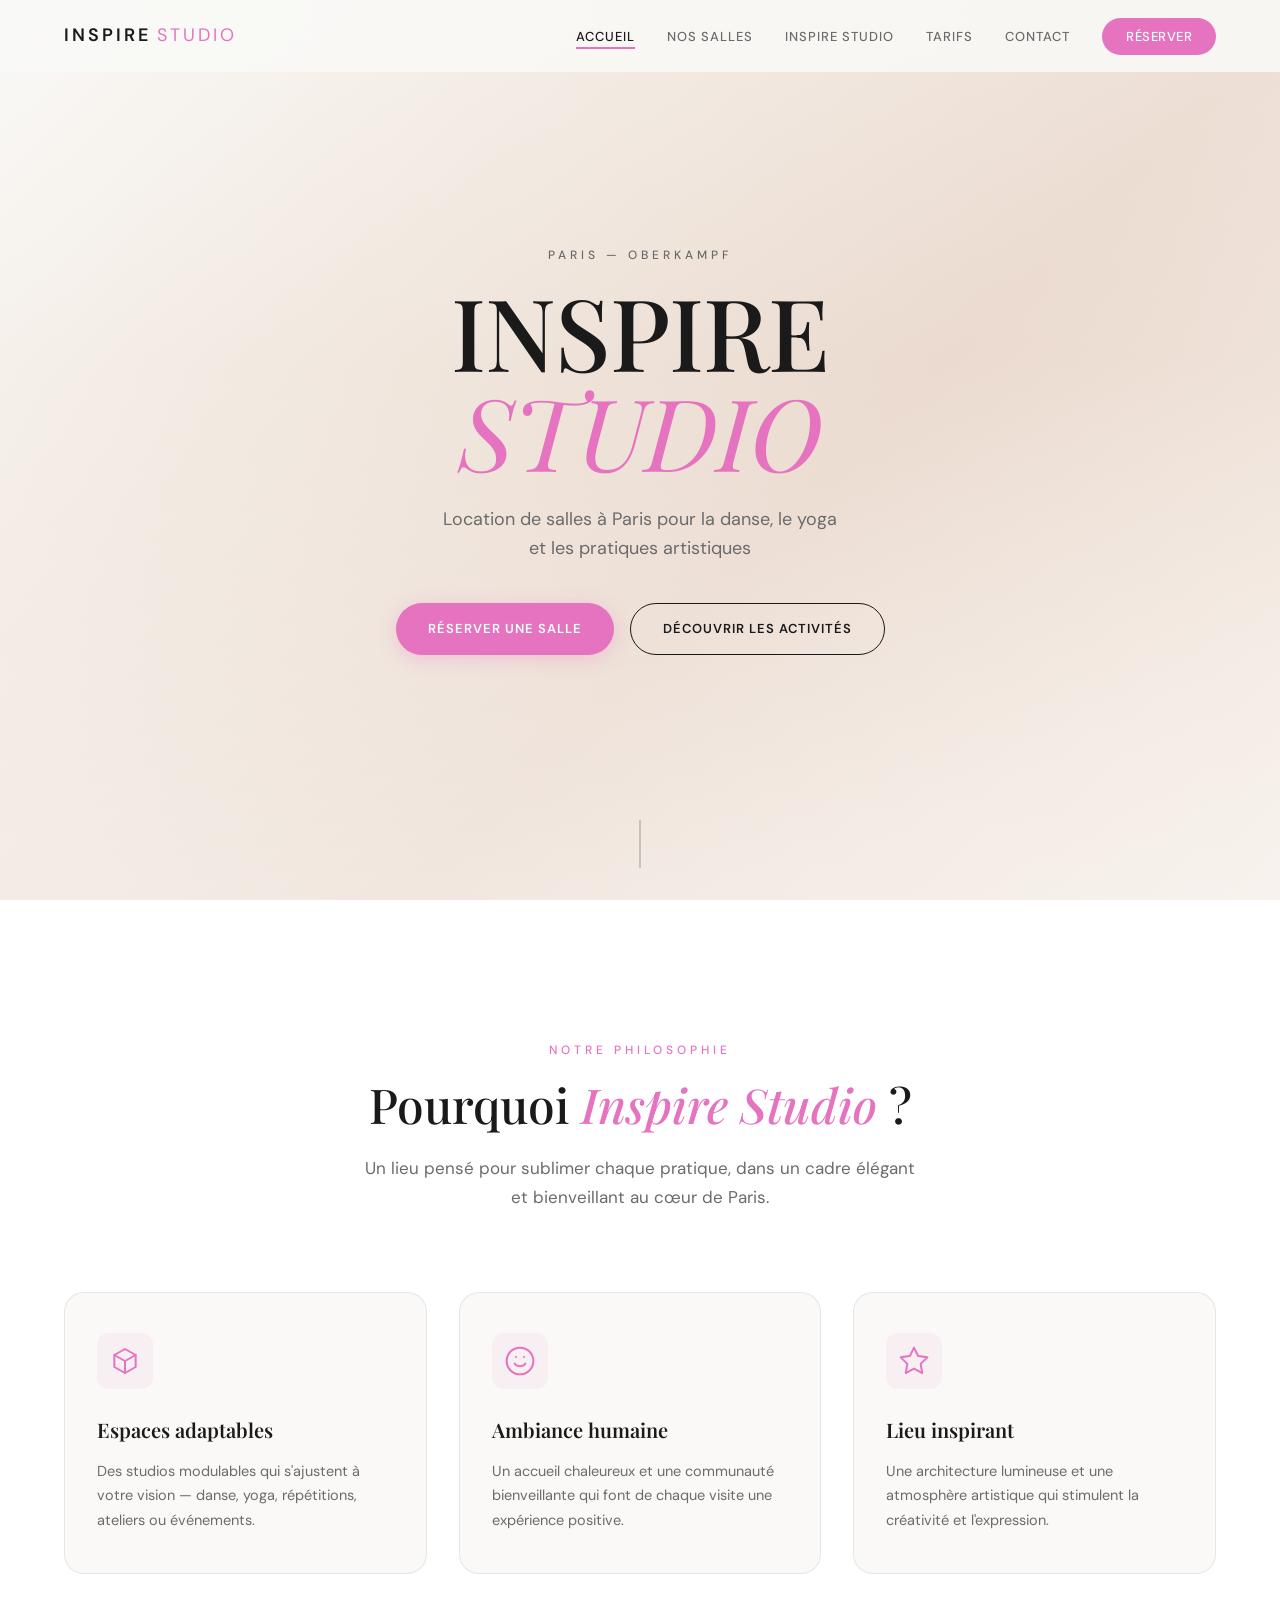
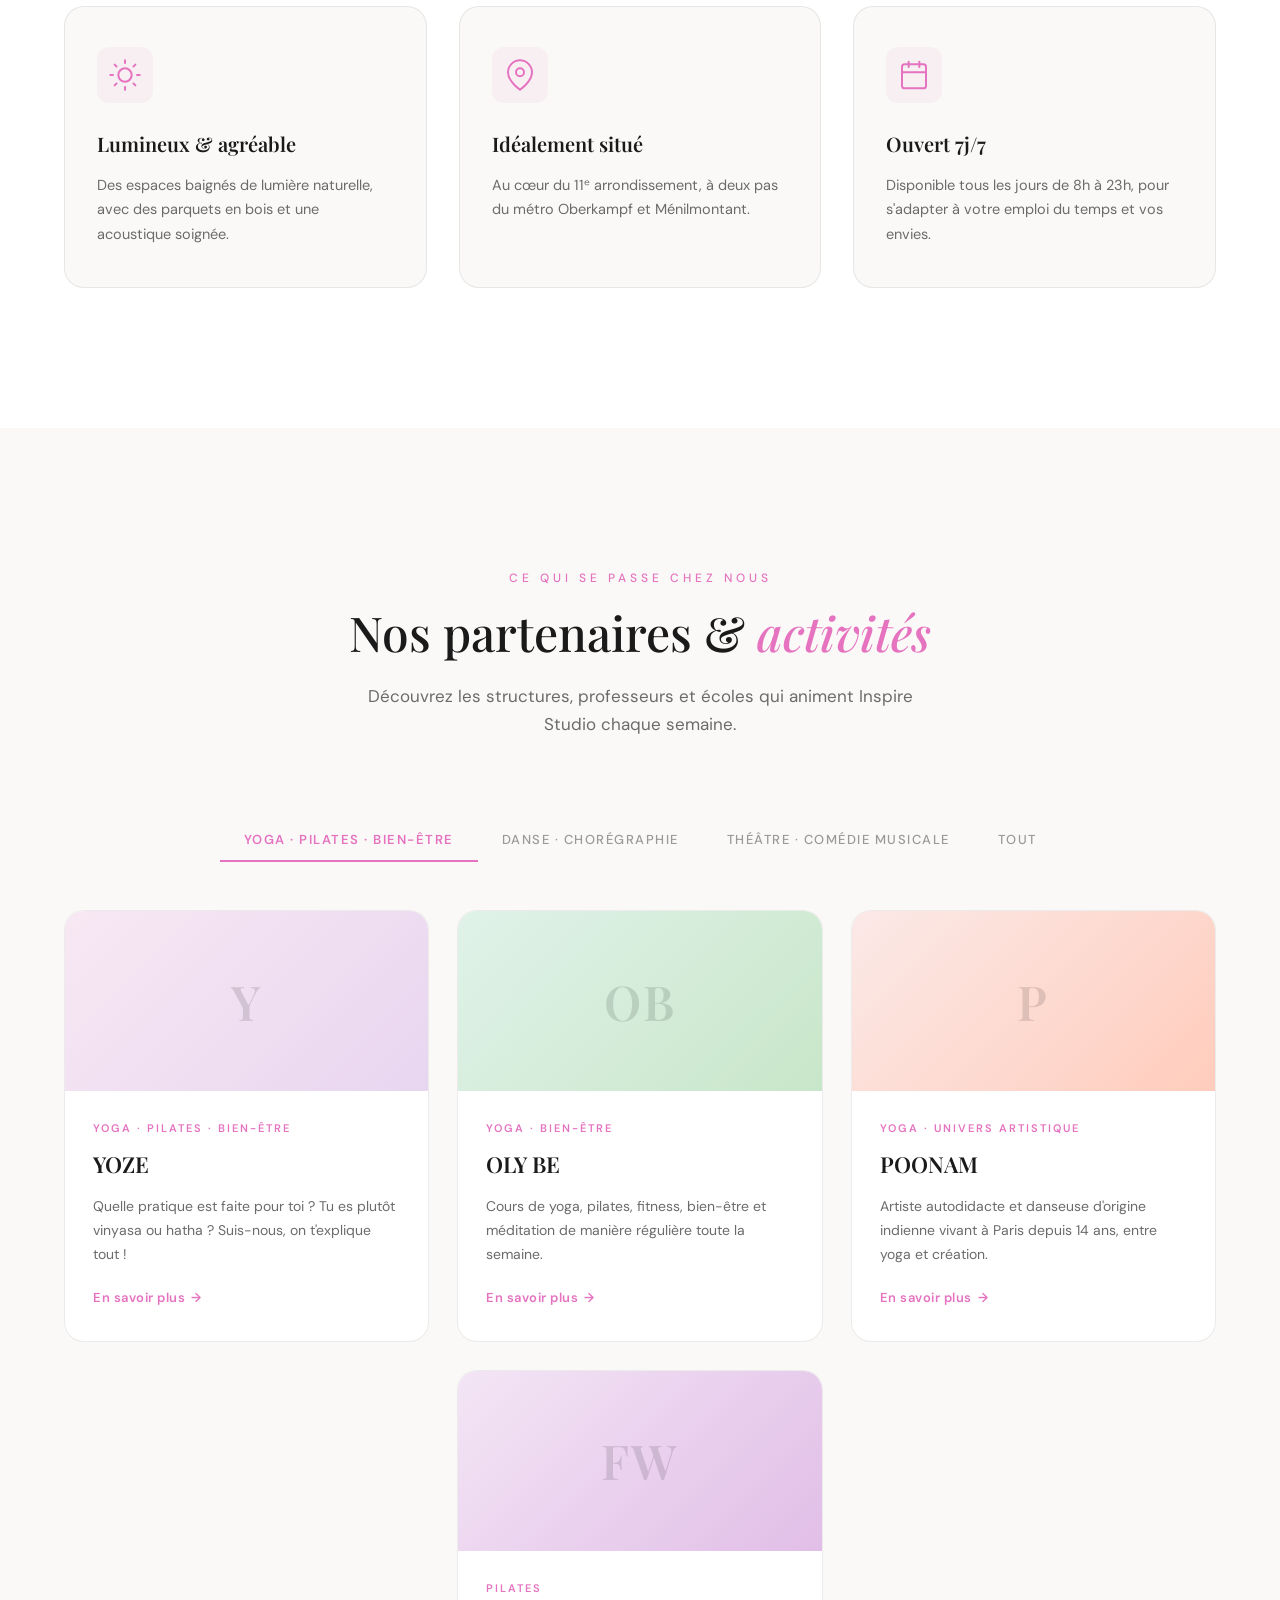
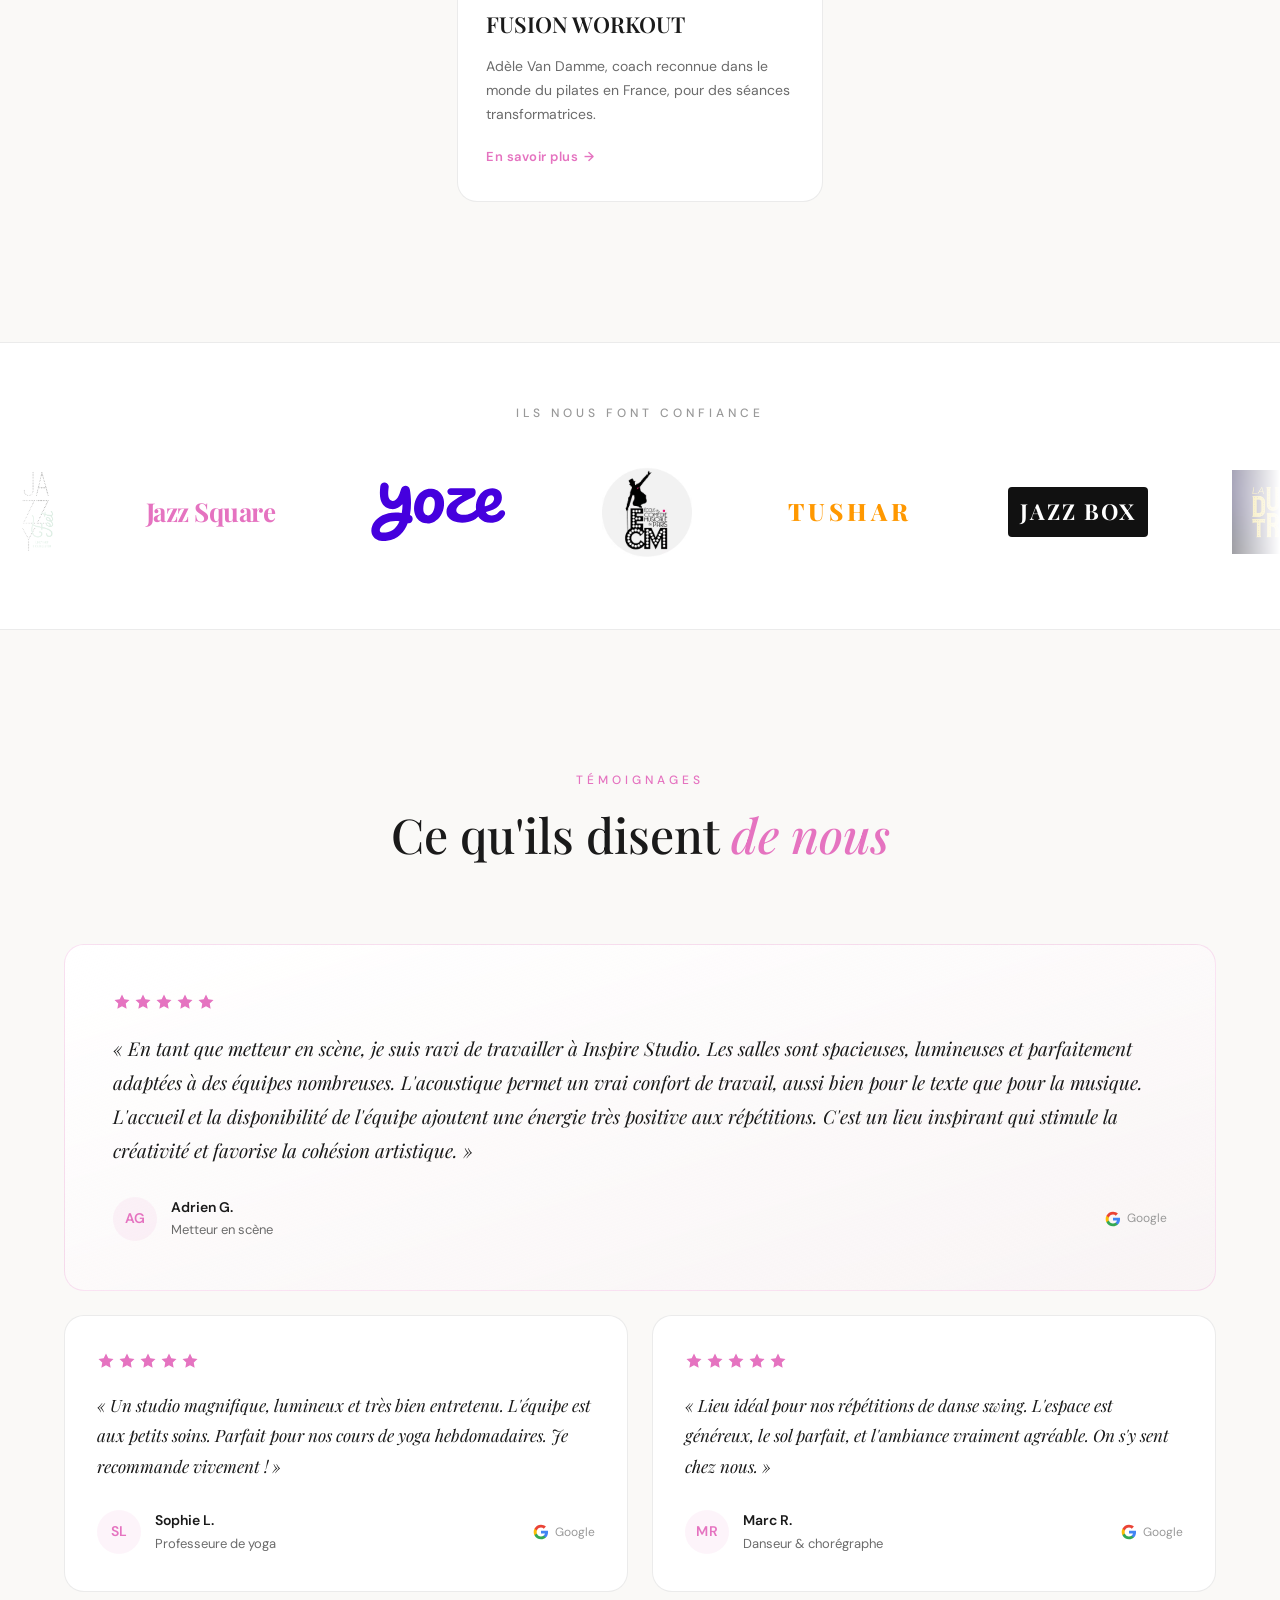
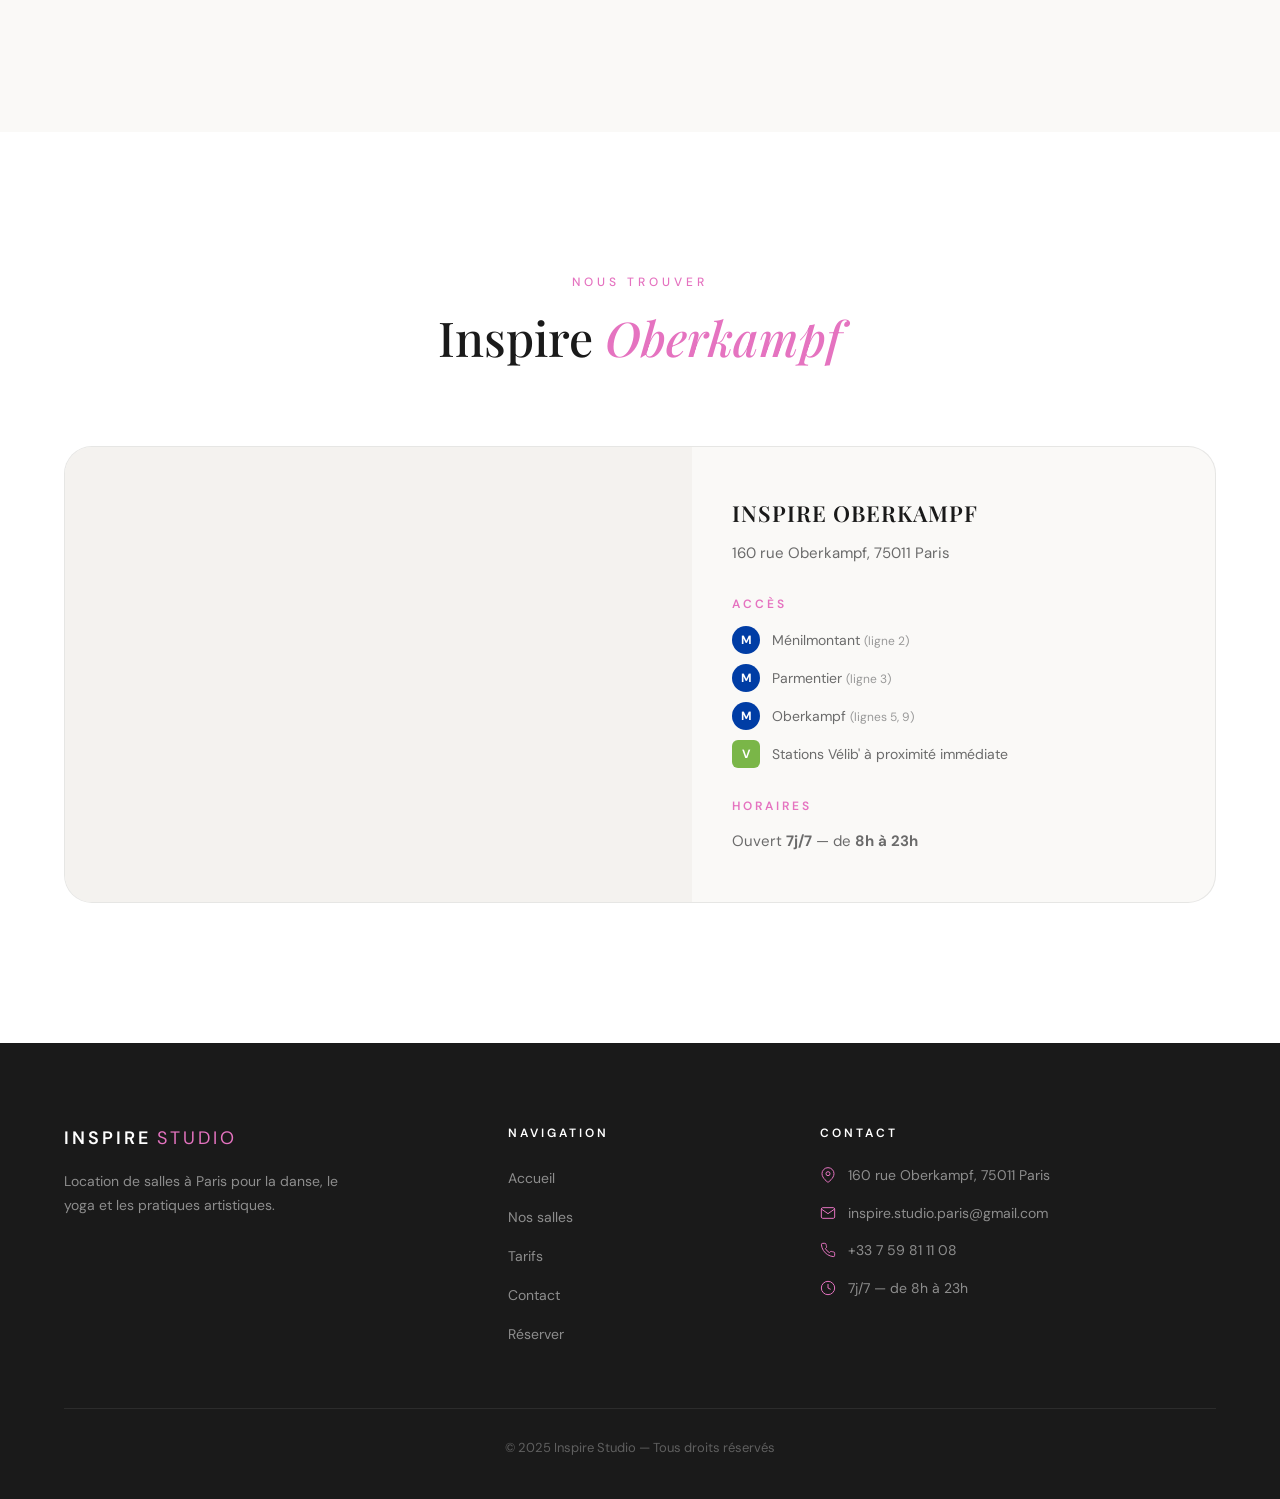
==== commit 69cacd68: "Set Yoga tab as default active category" ====
--- a/index.html
+++ b/index.html
@@ -185,10 +185,10 @@
 
             <!-- Category Tabs -->
             <div class="partners-tabs reveal" id="partners-tabs">
-                <button class="partners-tab" data-filter="yoga">Yoga · Pilates · Bien-être</button>
+                <button class="partners-tab active" data-filter="yoga">Yoga · Pilates · Bien-être</button>
                 <button class="partners-tab" data-filter="danse">Danse · Chorégraphie</button>
                 <button class="partners-tab" data-filter="theatre">Théâtre · Comédie musicale</button>
-                <button class="partners-tab active" data-filter="all">Tout</button>
+                <button class="partners-tab" data-filter="all">Tout</button>
             </div>
 
             <div class="partners-grid" id="partners-grid">
@@ -248,7 +248,7 @@
                     </div>
                 </article>
 
-                <article class="partner-card reveal" data-category="danse" data-discipline="Danse Swing">
+                <article class="partner-card reveal card-hidden" data-category="danse" data-discipline="Danse Swing">
                     <div class="partner-image" style="background: linear-gradient(135deg, #e8f0f8, #d5e0f0);">
                         <span class="partner-initial">JF</span>
                     </div>
@@ -262,7 +262,7 @@
                     </div>
                 </article>
 
-                <article class="partner-card reveal" data-category="danse" data-discipline="Danse Jazz">
+                <article class="partner-card reveal card-hidden" data-category="danse" data-discipline="Danse Jazz">
                     <div class="partner-image" style="background: linear-gradient(135deg, #fce4ec, #f8bbd0);">
                         <span class="partner-initial">JB</span>
                     </div>
@@ -275,7 +275,7 @@
                     </div>
                 </article>
 
-                <article class="partner-card reveal" data-category="danse" data-discipline="Bollywood">
+                <article class="partner-card reveal card-hidden" data-category="danse" data-discipline="Bollywood">
                     <div class="partner-image" style="background: linear-gradient(135deg, #fff3e0, #ffe0b2);">
                         <span class="partner-initial">T</span>
                     </div>
@@ -288,7 +288,7 @@
                     </div>
                 </article>
 
-                <article class="partner-card reveal" data-category="theatre" data-discipline="Comédie musicale">
+                <article class="partner-card reveal card-hidden" data-category="theatre" data-discipline="Comédie musicale">
                     <div class="partner-image" style="background: linear-gradient(135deg, #e8eaf6, #c5cae9);">
                         <span class="partner-initial">DC</span>
                     </div>
@@ -302,7 +302,7 @@
                     </div>
                 </article>
 
-                <article class="partner-card reveal" data-category="theatre" data-discipline="Comédie musicale">
+                <article class="partner-card reveal card-hidden" data-category="theatre" data-discipline="Comédie musicale">
                     <div class="partner-image" style="background: linear-gradient(135deg, #e0f7fa, #b2ebf2);">
                         <span class="partner-initial">IL</span>
                     </div>
@@ -325,127 +325,107 @@
             <p>Ils nous font confiance</p>
         </div>
         <div class="ticker-wrapper">
-                                                <div class="ticker-track">
-            <div class="ticker-group">
-                <div class="ticker-item"><img src="logos/logo jazzy feet.gif" alt="Jazzy Feet" class="logo-lg"></div>
-                <div class="ticker-item"><span class="logo-text-1">Jazz Square</span></div>
-                <div class="ticker-item"><img src="logos/Logo-Yoze-violet.svg" alt="Yoze"></div>
-                <div class="ticker-item"><img src="logos/logo acm.avif" alt="ACM" class="logo-xl"></div>
-                <div class="ticker-item"><span class="logo-text-2">TUSHAR</span></div>
-                <div class="ticker-item"><span class="logo-text-3">JAZZ BOX</span></div>
-                <div class="ticker-item"><img src="logos/logo dustrie et cie.jpg" alt="Dustry Cie" class="logo-lg"></div>
-                <div class="ticker-item"><span class="logo-text-4">FUSION WORKOUT</span></div>
-                <div class="ticker-item"><img src="logos/logo impro lala.webp" alt="Impro La La" class="logo-lg"></div>
-                <div class="ticker-item"><img src="logos/logo-poonam1.webp" alt="Poonam"></div>
-            </div>
-            <div class="ticker-group">
-                <div class="ticker-item"><img src="logos/logo jazzy feet.gif" alt="Jazzy Feet" class="logo-lg"></div>
-                <div class="ticker-item"><span class="logo-text-1">Jazz Square</span></div>
-                <div class="ticker-item"><img src="logos/Logo-Yoze-violet.svg" alt="Yoze"></div>
-                <div class="ticker-item"><img src="logos/logo acm.avif" alt="ACM" class="logo-xl"></div>
-                <div class="ticker-item"><span class="logo-text-2">TUSHAR</span></div>
-                <div class="ticker-item"><span class="logo-text-3">JAZZ BOX</span></div>
-                <div class="ticker-item"><img src="logos/logo dustrie et cie.jpg" alt="Dustry Cie" class="logo-lg"></div>
-                <div class="ticker-item"><span class="logo-text-4">FUSION WORKOUT</span></div>
-                <div class="ticker-item"><img src="logos/logo impro lala.webp" alt="Impro La La" class="logo-lg"></div>
-                <div class="ticker-item"><img src="logos/logo-poonam1.webp" alt="Poonam"></div>
-            </div>
-            <div class="ticker-group">
-                <div class="ticker-item"><img src="logos/logo jazzy feet.gif" alt="Jazzy Feet" class="logo-lg"></div>
-                <div class="ticker-item"><span class="logo-text-1">Jazz Square</span></div>
-                <div class="ticker-item"><img src="logos/Logo-Yoze-violet.svg" alt="Yoze"></div>
-                <div class="ticker-item"><img src="logos/logo acm.avif" alt="ACM" class="logo-xl"></div>
-                <div class="ticker-item"><span class="logo-text-2">TUSHAR</span></div>
-                <div class="ticker-item"><span class="logo-text-3">JAZZ BOX</span></div>
-                <div class="ticker-item"><img src="logos/logo dustrie et cie.jpg" alt="Dustry Cie" class="logo-lg"></div>
-                <div class="ticker-item"><span class="logo-text-4">FUSION WORKOUT</span></div>
-                <div class="ticker-item"><img src="logos/logo impro lala.webp" alt="Impro La La" class="logo-lg"></div>
-                <div class="ticker-item"><img src="logos/logo-poonam1.webp" alt="Poonam"></div>
-            </div>
-            <div class="ticker-group">
-                <div class="ticker-item"><img src="logos/logo jazzy feet.gif" alt="Jazzy Feet" class="logo-lg"></div>
-                <div class="ticker-item"><span class="logo-text-1">Jazz Square</span></div>
-                <div class="ticker-item"><img src="logos/Logo-Yoze-violet.svg" alt="Yoze"></div>
-                <div class="ticker-item"><img src="logos/logo acm.avif" alt="ACM" class="logo-xl"></div>
-                <div class="ticker-item"><span class="logo-text-2">TUSHAR</span></div>
-                <div class="ticker-item"><span class="logo-text-3">JAZZ BOX</span></div>
-                <div class="ticker-item"><img src="logos/logo dustrie et cie.jpg" alt="Dustry Cie" class="logo-lg"></div>
-                <div class="ticker-item"><span class="logo-text-4">FUSION WORKOUT</span></div>
-                <div class="ticker-item"><img src="logos/logo impro lala.webp" alt="Impro La La" class="logo-lg"></div>
-                <div class="ticker-item"><img src="logos/logo-poonam1.webp" alt="Poonam"></div>
-            </div>
-            <div class="ticker-group">
-                <div class="ticker-item"><img src="logos/logo jazzy feet.gif" alt="Jazzy Feet" class="logo-lg"></div>
-                <div class="ticker-item"><span class="logo-text-1">Jazz Square</span></div>
-                <div class="ticker-item"><img src="logos/Logo-Yoze-violet.svg" alt="Yoze"></div>
-                <div class="ticker-item"><img src="logos/logo acm.avif" alt="ACM" class="logo-xl"></div>
-                <div class="ticker-item"><span class="logo-text-2">TUSHAR</span></div>
-                <div class="ticker-item"><span class="logo-text-3">JAZZ BOX</span></div>
-                <div class="ticker-item"><img src="logos/logo dustrie et cie.jpg" alt="Dustry Cie" class="logo-lg"></div>
-                <div class="ticker-item"><span class="logo-text-4">FUSION WORKOUT</span></div>
-                <div class="ticker-item"><img src="logos/logo impro lala.webp" alt="Impro La La" class="logo-lg"></div>
-                <div class="ticker-item"><img src="logos/logo-poonam1.webp" alt="Poonam"></div>
-            </div>
-            <div class="ticker-group">
-                <div class="ticker-item"><img src="logos/logo jazzy feet.gif" alt="Jazzy Feet" class="logo-lg"></div>
-                <div class="ticker-item"><span class="logo-text-1">Jazz Square</span></div>
-                <div class="ticker-item"><img src="logos/Logo-Yoze-violet.svg" alt="Yoze"></div>
-                <div class="ticker-item"><img src="logos/logo acm.avif" alt="ACM" class="logo-xl"></div>
-                <div class="ticker-item"><span class="logo-text-2">TUSHAR</span></div>
-                <div class="ticker-item"><span class="logo-text-3">JAZZ BOX</span></div>
-                <div class="ticker-item"><img src="logos/logo dustrie et cie.jpg" alt="Dustry Cie" class="logo-lg"></div>
-                <div class="ticker-item"><span class="logo-text-4">FUSION WORKOUT</span></div>
-                <div class="ticker-item"><img src="logos/logo impro lala.webp" alt="Impro La La" class="logo-lg"></div>
-                <div class="ticker-item"><img src="logos/logo-poonam1.webp" alt="Poonam"></div>
-            </div>
-            <div class="ticker-group">
-                <div class="ticker-item"><img src="logos/logo jazzy feet.gif" alt="Jazzy Feet" class="logo-lg"></div>
-                <div class="ticker-item"><span class="logo-text-1">Jazz Square</span></div>
-                <div class="ticker-item"><img src="logos/Logo-Yoze-violet.svg" alt="Yoze"></div>
-                <div class="ticker-item"><img src="logos/logo acm.avif" alt="ACM" class="logo-xl"></div>
-                <div class="ticker-item"><span class="logo-text-2">TUSHAR</span></div>
-                <div class="ticker-item"><span class="logo-text-3">JAZZ BOX</span></div>
-                <div class="ticker-item"><img src="logos/logo dustrie et cie.jpg" alt="Dustry Cie" class="logo-lg"></div>
-                <div class="ticker-item"><span class="logo-text-4">FUSION WORKOUT</span></div>
-                <div class="ticker-item"><img src="logos/logo impro lala.webp" alt="Impro La La" class="logo-lg"></div>
-                <div class="ticker-item"><img src="logos/logo-poonam1.webp" alt="Poonam"></div>
-            </div>
-            <div class="ticker-group">
-                <div class="ticker-item"><img src="logos/logo jazzy feet.gif" alt="Jazzy Feet" class="logo-lg"></div>
-                <div class="ticker-item"><span class="logo-text-1">Jazz Square</span></div>
-                <div class="ticker-item"><img src="logos/Logo-Yoze-violet.svg" alt="Yoze"></div>
-                <div class="ticker-item"><img src="logos/logo acm.avif" alt="ACM" class="logo-xl"></div>
-                <div class="ticker-item"><span class="logo-text-2">TUSHAR</span></div>
-                <div class="ticker-item"><span class="logo-text-3">JAZZ BOX</span></div>
-                <div class="ticker-item"><img src="logos/logo dustrie et cie.jpg" alt="Dustry Cie" class="logo-lg"></div>
-                <div class="ticker-item"><span class="logo-text-4">FUSION WORKOUT</span></div>
-                <div class="ticker-item"><img src="logos/logo impro lala.webp" alt="Impro La La" class="logo-lg"></div>
-                <div class="ticker-item"><img src="logos/logo-poonam1.webp" alt="Poonam"></div>
-            </div>
-            <div class="ticker-group">
-                <div class="ticker-item"><img src="logos/logo jazzy feet.gif" alt="Jazzy Feet" class="logo-lg"></div>
-                <div class="ticker-item"><span class="logo-text-1">Jazz Square</span></div>
-                <div class="ticker-item"><img src="logos/Logo-Yoze-violet.svg" alt="Yoze"></div>
-                <div class="ticker-item"><img src="logos/logo acm.avif" alt="ACM" class="logo-xl"></div>
-                <div class="ticker-item"><span class="logo-text-2">TUSHAR</span></div>
-                <div class="ticker-item"><span class="logo-text-3">JAZZ BOX</span></div>
-                <div class="ticker-item"><img src="logos/logo dustrie et cie.jpg" alt="Dustry Cie" class="logo-lg"></div>
-                <div class="ticker-item"><span class="logo-text-4">FUSION WORKOUT</span></div>
-                <div class="ticker-item"><img src="logos/logo impro lala.webp" alt="Impro La La" class="logo-lg"></div>
-                <div class="ticker-item"><img src="logos/logo-poonam1.webp" alt="Poonam"></div>
-            </div>
-            <div class="ticker-group">
-                <div class="ticker-item"><img src="logos/logo jazzy feet.gif" alt="Jazzy Feet" class="logo-lg"></div>
-                <div class="ticker-item"><span class="logo-text-1">Jazz Square</span></div>
-                <div class="ticker-item"><img src="logos/Logo-Yoze-violet.svg" alt="Yoze"></div>
-                <div class="ticker-item"><img src="logos/logo acm.avif" alt="ACM" class="logo-xl"></div>
-                <div class="ticker-item"><span class="logo-text-2">TUSHAR</span></div>
-                <div class="ticker-item"><span class="logo-text-3">JAZZ BOX</span></div>
-                <div class="ticker-item"><img src="logos/logo dustrie et cie.jpg" alt="Dustry Cie" class="logo-lg"></div>
-                <div class="ticker-item"><span class="logo-text-4">FUSION WORKOUT</span></div>
-                <div class="ticker-item"><img src="logos/logo impro lala.webp" alt="Impro La La" class="logo-lg"></div>
-                <div class="ticker-item"><img src="logos/logo-poonam1.webp" alt="Poonam"></div>
-            </div>
+                                                            <div class="ticker-track">
+                <div class="ticker-item"><img src="logos/logo jazzy feet.gif" alt="Jazzy Feet" class="logo-lg"></div>
+                <div class="ticker-item"><span class="logo-text-1">Jazz Square</span></div>
+                <div class="ticker-item"><img src="logos/Logo-Yoze-violet.svg" alt="Yoze"></div>
+                <div class="ticker-item"><img src="logos/logo acm.avif" alt="ACM" class="logo-xl"></div>
+                <div class="ticker-item"><span class="logo-text-2">TUSHAR</span></div>
+                <div class="ticker-item"><span class="logo-text-3">JAZZ BOX</span></div>
+                <div class="ticker-item"><img src="logos/logo dustrie et cie.jpg" alt="Dustry Cie" class="logo-lg"></div>
+                <div class="ticker-item"><span class="logo-text-4">FUSION WORKOUT</span></div>
+                <div class="ticker-item"><img src="logos/logo impro lala.webp" alt="Impro La La" class="logo-lg"></div>
+                <div class="ticker-item"><img src="logos/logo-poonam1.webp" alt="Poonam"></div>
+                <div class="ticker-item"><img src="logos/logo jazzy feet.gif" alt="Jazzy Feet" class="logo-lg"></div>
+                <div class="ticker-item"><span class="logo-text-1">Jazz Square</span></div>
+                <div class="ticker-item"><img src="logos/Logo-Yoze-violet.svg" alt="Yoze"></div>
+                <div class="ticker-item"><img src="logos/logo acm.avif" alt="ACM" class="logo-xl"></div>
+                <div class="ticker-item"><span class="logo-text-2">TUSHAR</span></div>
+                <div class="ticker-item"><span class="logo-text-3">JAZZ BOX</span></div>
+                <div class="ticker-item"><img src="logos/logo dustrie et cie.jpg" alt="Dustry Cie" class="logo-lg"></div>
+                <div class="ticker-item"><span class="logo-text-4">FUSION WORKOUT</span></div>
+                <div class="ticker-item"><img src="logos/logo impro lala.webp" alt="Impro La La" class="logo-lg"></div>
+                <div class="ticker-item"><img src="logos/logo-poonam1.webp" alt="Poonam"></div>
+                <div class="ticker-item"><img src="logos/logo jazzy feet.gif" alt="Jazzy Feet" class="logo-lg"></div>
+                <div class="ticker-item"><span class="logo-text-1">Jazz Square</span></div>
+                <div class="ticker-item"><img src="logos/Logo-Yoze-violet.svg" alt="Yoze"></div>
+                <div class="ticker-item"><img src="logos/logo acm.avif" alt="ACM" class="logo-xl"></div>
+                <div class="ticker-item"><span class="logo-text-2">TUSHAR</span></div>
+                <div class="ticker-item"><span class="logo-text-3">JAZZ BOX</span></div>
+                <div class="ticker-item"><img src="logos/logo dustrie et cie.jpg" alt="Dustry Cie" class="logo-lg"></div>
+                <div class="ticker-item"><span class="logo-text-4">FUSION WORKOUT</span></div>
+                <div class="ticker-item"><img src="logos/logo impro lala.webp" alt="Impro La La" class="logo-lg"></div>
+                <div class="ticker-item"><img src="logos/logo-poonam1.webp" alt="Poonam"></div>
+                <div class="ticker-item"><img src="logos/logo jazzy feet.gif" alt="Jazzy Feet" class="logo-lg"></div>
+                <div class="ticker-item"><span class="logo-text-1">Jazz Square</span></div>
+                <div class="ticker-item"><img src="logos/Logo-Yoze-violet.svg" alt="Yoze"></div>
+                <div class="ticker-item"><img src="logos/logo acm.avif" alt="ACM" class="logo-xl"></div>
+                <div class="ticker-item"><span class="logo-text-2">TUSHAR</span></div>
+                <div class="ticker-item"><span class="logo-text-3">JAZZ BOX</span></div>
+                <div class="ticker-item"><img src="logos/logo dustrie et cie.jpg" alt="Dustry Cie" class="logo-lg"></div>
+                <div class="ticker-item"><span class="logo-text-4">FUSION WORKOUT</span></div>
+                <div class="ticker-item"><img src="logos/logo impro lala.webp" alt="Impro La La" class="logo-lg"></div>
+                <div class="ticker-item"><img src="logos/logo-poonam1.webp" alt="Poonam"></div>
+                <div class="ticker-item"><img src="logos/logo jazzy feet.gif" alt="Jazzy Feet" class="logo-lg"></div>
+                <div class="ticker-item"><span class="logo-text-1">Jazz Square</span></div>
+                <div class="ticker-item"><img src="logos/Logo-Yoze-violet.svg" alt="Yoze"></div>
+                <div class="ticker-item"><img src="logos/logo acm.avif" alt="ACM" class="logo-xl"></div>
+                <div class="ticker-item"><span class="logo-text-2">TUSHAR</span></div>
+                <div class="ticker-item"><span class="logo-text-3">JAZZ BOX</span></div>
+                <div class="ticker-item"><img src="logos/logo dustrie et cie.jpg" alt="Dustry Cie" class="logo-lg"></div>
+                <div class="ticker-item"><span class="logo-text-4">FUSION WORKOUT</span></div>
+                <div class="ticker-item"><img src="logos/logo impro lala.webp" alt="Impro La La" class="logo-lg"></div>
+                <div class="ticker-item"><img src="logos/logo-poonam1.webp" alt="Poonam"></div>
+                <div class="ticker-item"><img src="logos/logo jazzy feet.gif" alt="Jazzy Feet" class="logo-lg"></div>
+                <div class="ticker-item"><span class="logo-text-1">Jazz Square</span></div>
+                <div class="ticker-item"><img src="logos/Logo-Yoze-violet.svg" alt="Yoze"></div>
+                <div class="ticker-item"><img src="logos/logo acm.avif" alt="ACM" class="logo-xl"></div>
+                <div class="ticker-item"><span class="logo-text-2">TUSHAR</span></div>
+                <div class="ticker-item"><span class="logo-text-3">JAZZ BOX</span></div>
+                <div class="ticker-item"><img src="logos/logo dustrie et cie.jpg" alt="Dustry Cie" class="logo-lg"></div>
+                <div class="ticker-item"><span class="logo-text-4">FUSION WORKOUT</span></div>
+                <div class="ticker-item"><img src="logos/logo impro lala.webp" alt="Impro La La" class="logo-lg"></div>
+                <div class="ticker-item"><img src="logos/logo-poonam1.webp" alt="Poonam"></div>
+                <div class="ticker-item"><img src="logos/logo jazzy feet.gif" alt="Jazzy Feet" class="logo-lg"></div>
+                <div class="ticker-item"><span class="logo-text-1">Jazz Square</span></div>
+                <div class="ticker-item"><img src="logos/Logo-Yoze-violet.svg" alt="Yoze"></div>
+                <div class="ticker-item"><img src="logos/logo acm.avif" alt="ACM" class="logo-xl"></div>
+                <div class="ticker-item"><span class="logo-text-2">TUSHAR</span></div>
+                <div class="ticker-item"><span class="logo-text-3">JAZZ BOX</span></div>
+                <div class="ticker-item"><img src="logos/logo dustrie et cie.jpg" alt="Dustry Cie" class="logo-lg"></div>
+                <div class="ticker-item"><span class="logo-text-4">FUSION WORKOUT</span></div>
+                <div class="ticker-item"><img src="logos/logo impro lala.webp" alt="Impro La La" class="logo-lg"></div>
+                <div class="ticker-item"><img src="logos/logo-poonam1.webp" alt="Poonam"></div>
+                <div class="ticker-item"><img src="logos/logo jazzy feet.gif" alt="Jazzy Feet" class="logo-lg"></div>
+                <div class="ticker-item"><span class="logo-text-1">Jazz Square</span></div>
+                <div class="ticker-item"><img src="logos/Logo-Yoze-violet.svg" alt="Yoze"></div>
+                <div class="ticker-item"><img src="logos/logo acm.avif" alt="ACM" class="logo-xl"></div>
+                <div class="ticker-item"><span class="logo-text-2">TUSHAR</span></div>
+                <div class="ticker-item"><span class="logo-text-3">JAZZ BOX</span></div>
+                <div class="ticker-item"><img src="logos/logo dustrie et cie.jpg" alt="Dustry Cie" class="logo-lg"></div>
+                <div class="ticker-item"><span class="logo-text-4">FUSION WORKOUT</span></div>
+                <div class="ticker-item"><img src="logos/logo impro lala.webp" alt="Impro La La" class="logo-lg"></div>
+                <div class="ticker-item"><img src="logos/logo-poonam1.webp" alt="Poonam"></div>
+                <div class="ticker-item"><img src="logos/logo jazzy feet.gif" alt="Jazzy Feet" class="logo-lg"></div>
+                <div class="ticker-item"><span class="logo-text-1">Jazz Square</span></div>
+                <div class="ticker-item"><img src="logos/Logo-Yoze-violet.svg" alt="Yoze"></div>
+                <div class="ticker-item"><img src="logos/logo acm.avif" alt="ACM" class="logo-xl"></div>
+                <div class="ticker-item"><span class="logo-text-2">TUSHAR</span></div>
+                <div class="ticker-item"><span class="logo-text-3">JAZZ BOX</span></div>
+                <div class="ticker-item"><img src="logos/logo dustrie et cie.jpg" alt="Dustry Cie" class="logo-lg"></div>
+                <div class="ticker-item"><span class="logo-text-4">FUSION WORKOUT</span></div>
+                <div class="ticker-item"><img src="logos/logo impro lala.webp" alt="Impro La La" class="logo-lg"></div>
+                <div class="ticker-item"><img src="logos/logo-poonam1.webp" alt="Poonam"></div>
+                <div class="ticker-item"><img src="logos/logo jazzy feet.gif" alt="Jazzy Feet" class="logo-lg"></div>
+                <div class="ticker-item"><span class="logo-text-1">Jazz Square</span></div>
+                <div class="ticker-item"><img src="logos/Logo-Yoze-violet.svg" alt="Yoze"></div>
+                <div class="ticker-item"><img src="logos/logo acm.avif" alt="ACM" class="logo-xl"></div>
+                <div class="ticker-item"><span class="logo-text-2">TUSHAR</span></div>
+                <div class="ticker-item"><span class="logo-text-3">JAZZ BOX</span></div>
+                <div class="ticker-item"><img src="logos/logo dustrie et cie.jpg" alt="Dustry Cie" class="logo-lg"></div>
+                <div class="ticker-item"><span class="logo-text-4">FUSION WORKOUT</span></div>
+                <div class="ticker-item"><img src="logos/logo impro lala.webp" alt="Impro La La" class="logo-lg"></div>
+                <div class="ticker-item"><img src="logos/logo-poonam1.webp" alt="Poonam"></div>
             </div>
         </div>
     </section>
--- a/styles.css
+++ b/styles.css
@@ -958,15 +958,11 @@
 
 .ticker-track {
     display: flex;
-    animation: ticker 150s linear infinite;
-    width: max-content;
-}
-
-.ticker-group {
-    display: flex;
     align-items: center;
     gap: 48px;
     padding-right: 48px;
+    animation: ticker 400s linear infinite;
+    width: max-content;
 }
 
 .ticker-item {
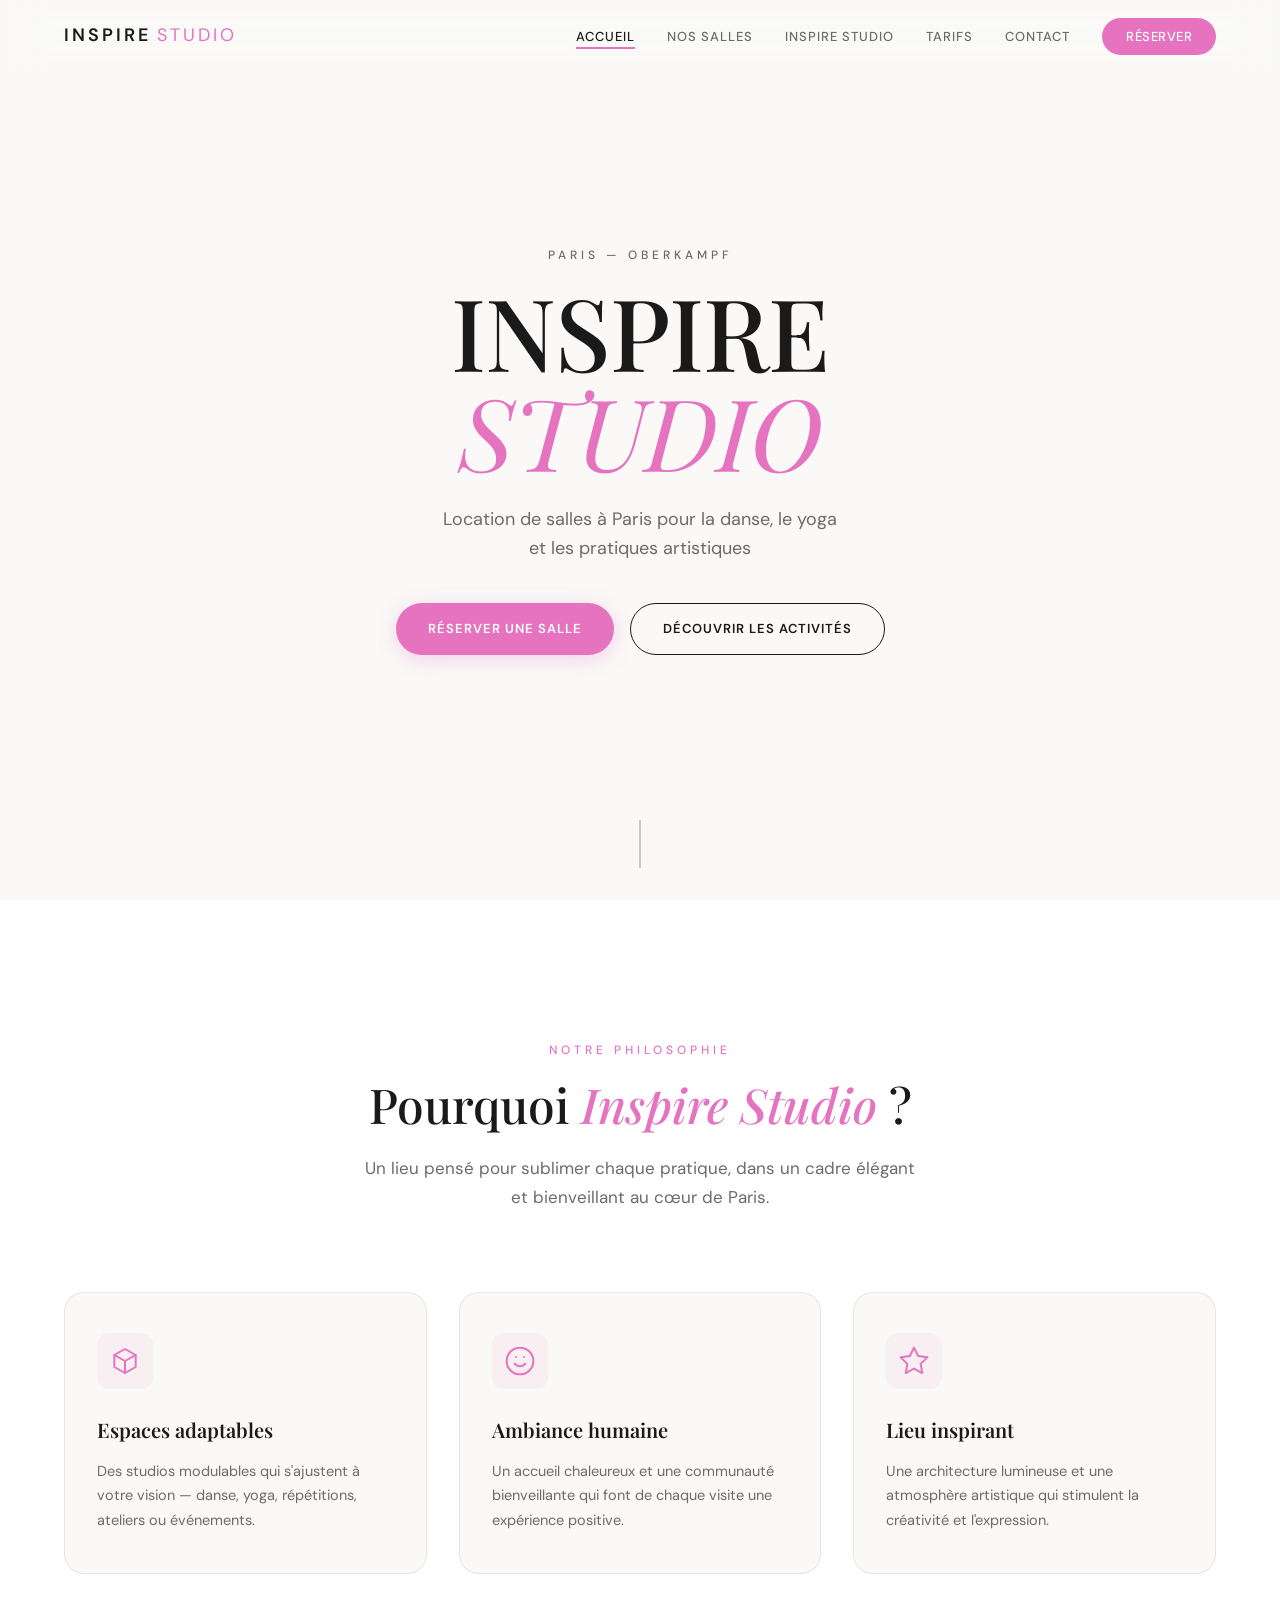
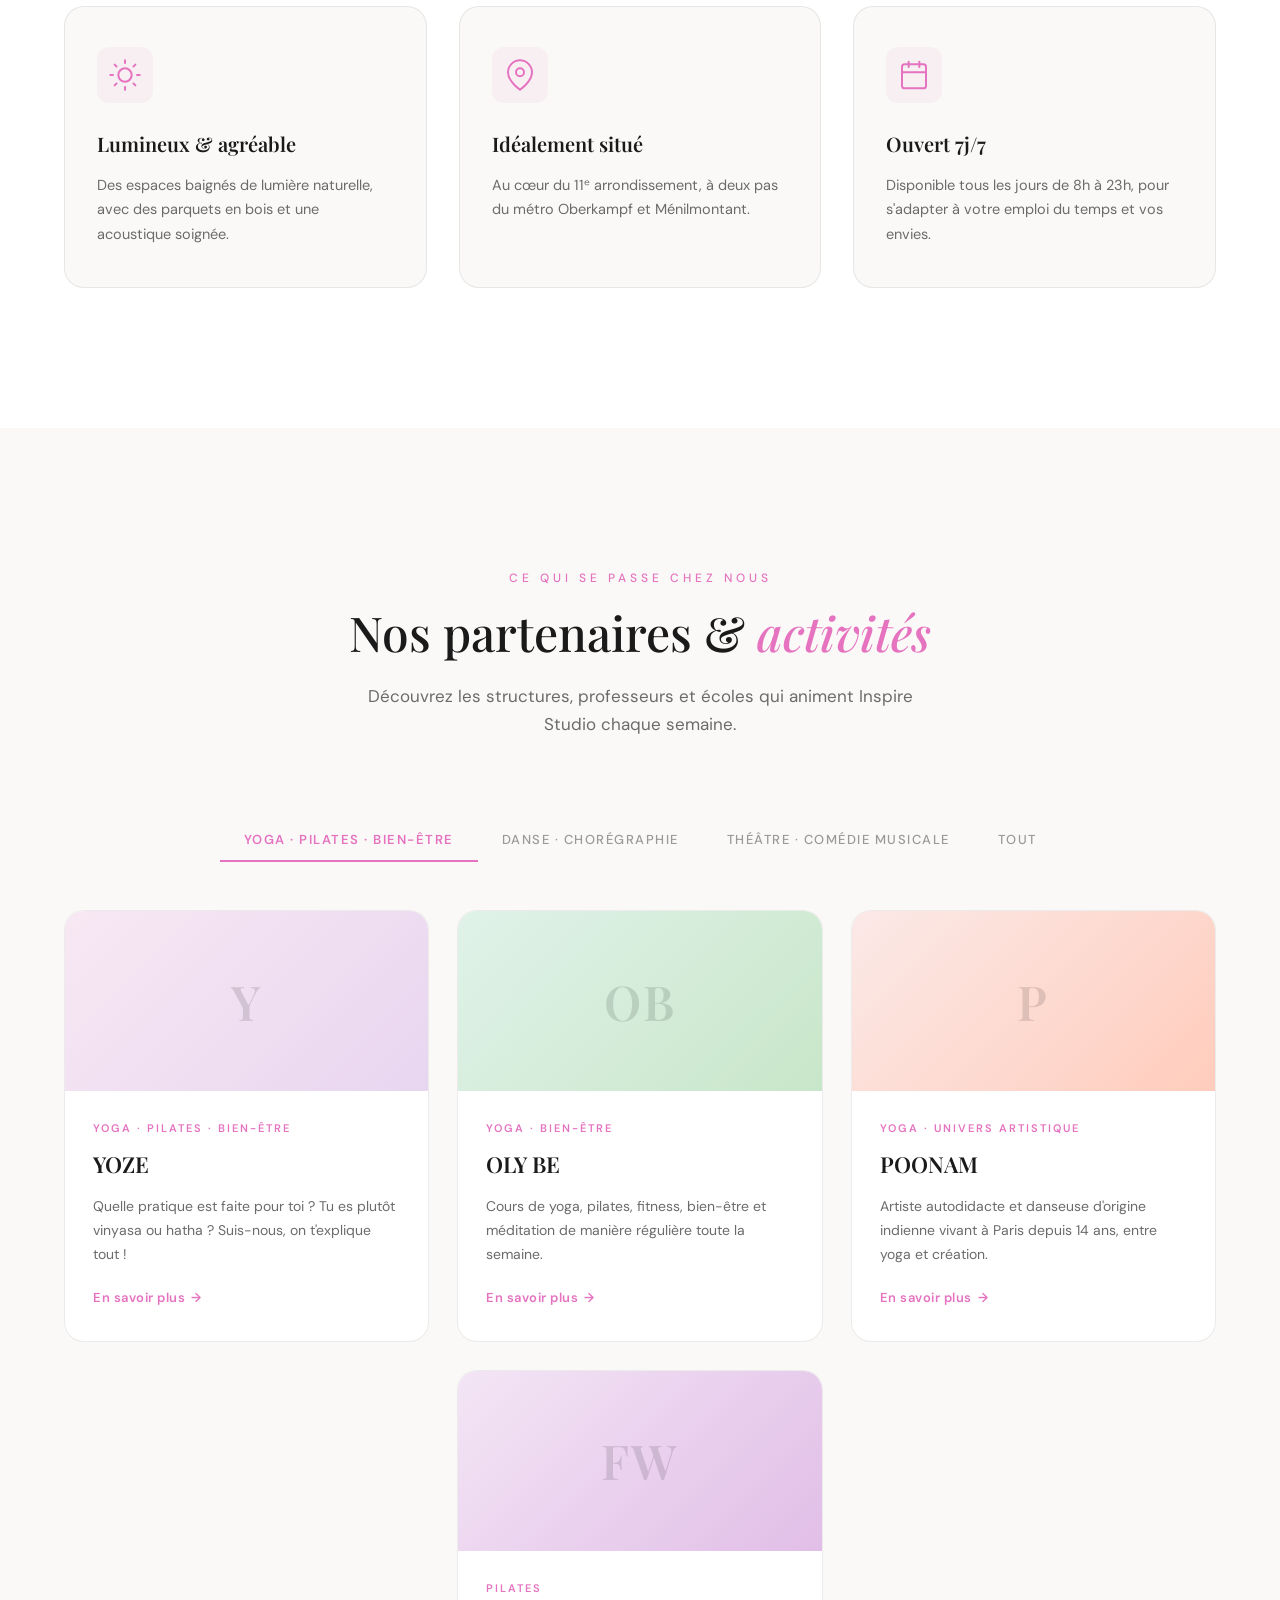
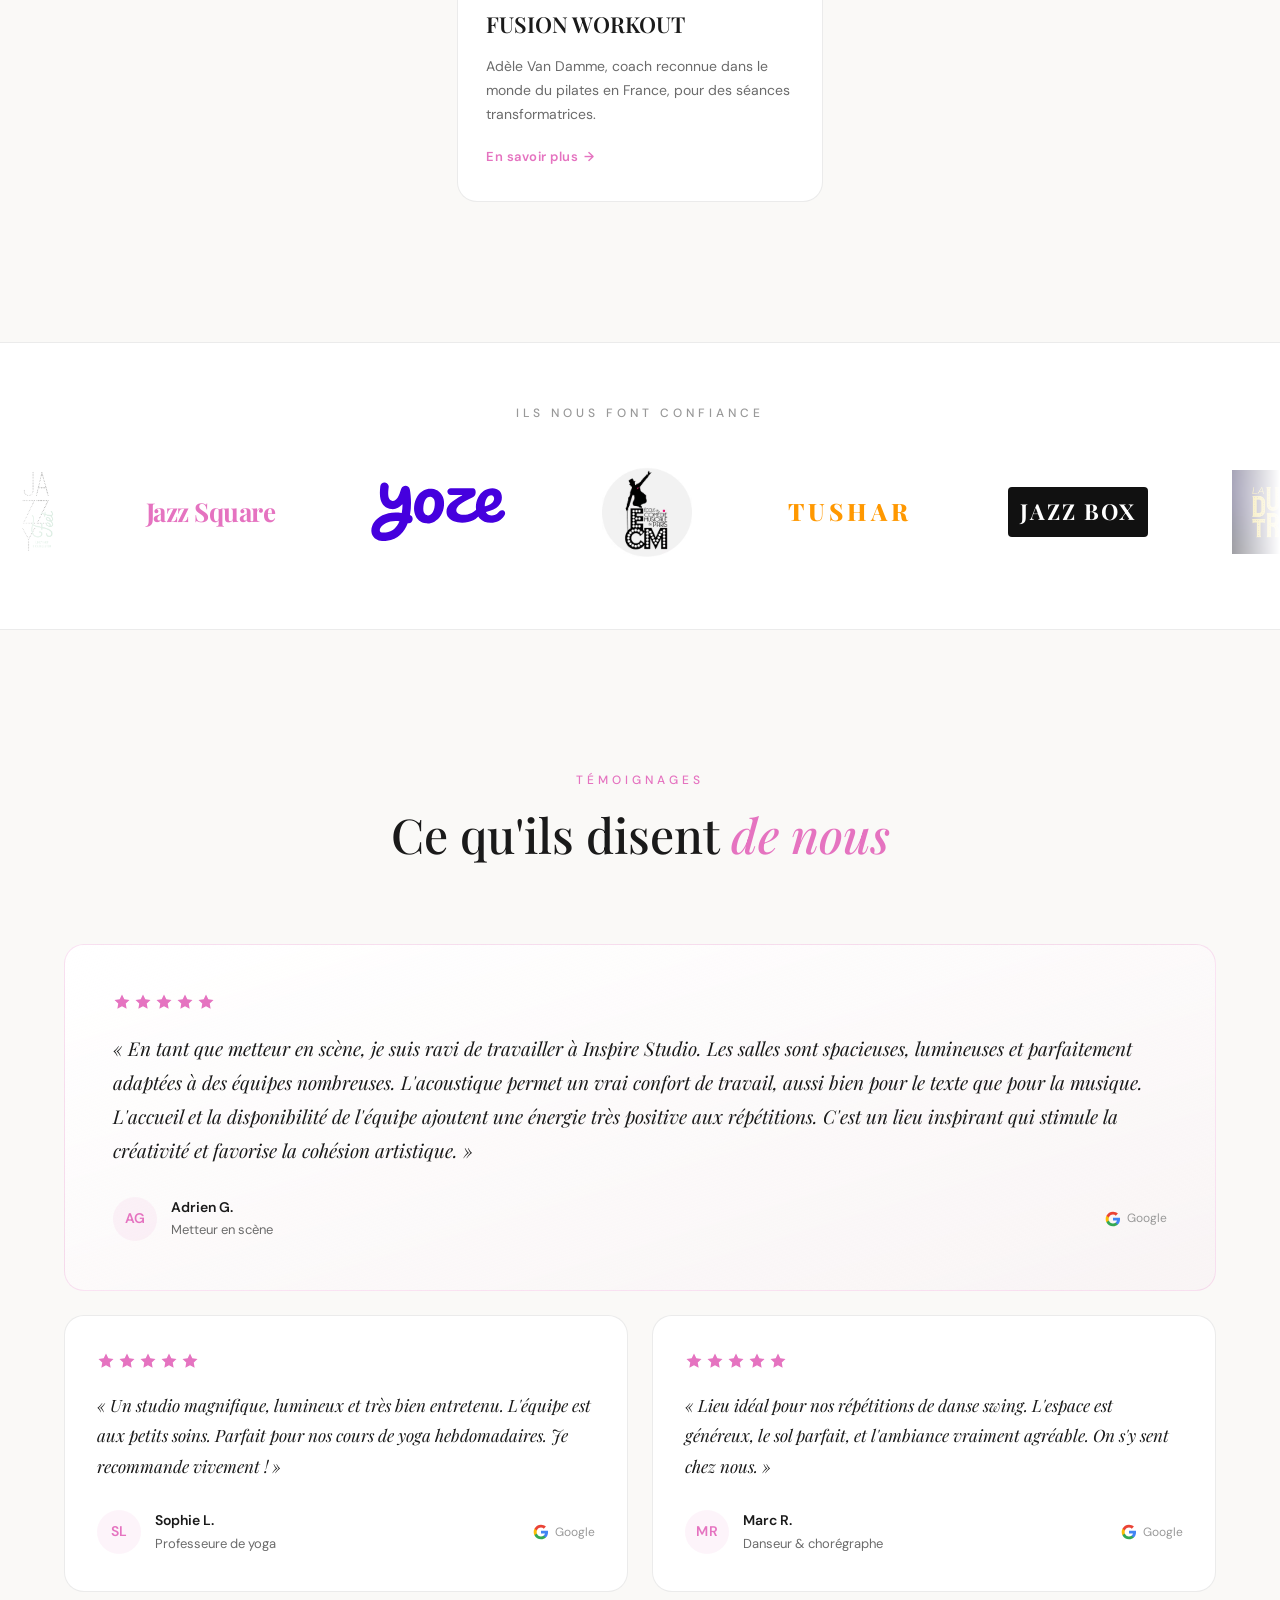
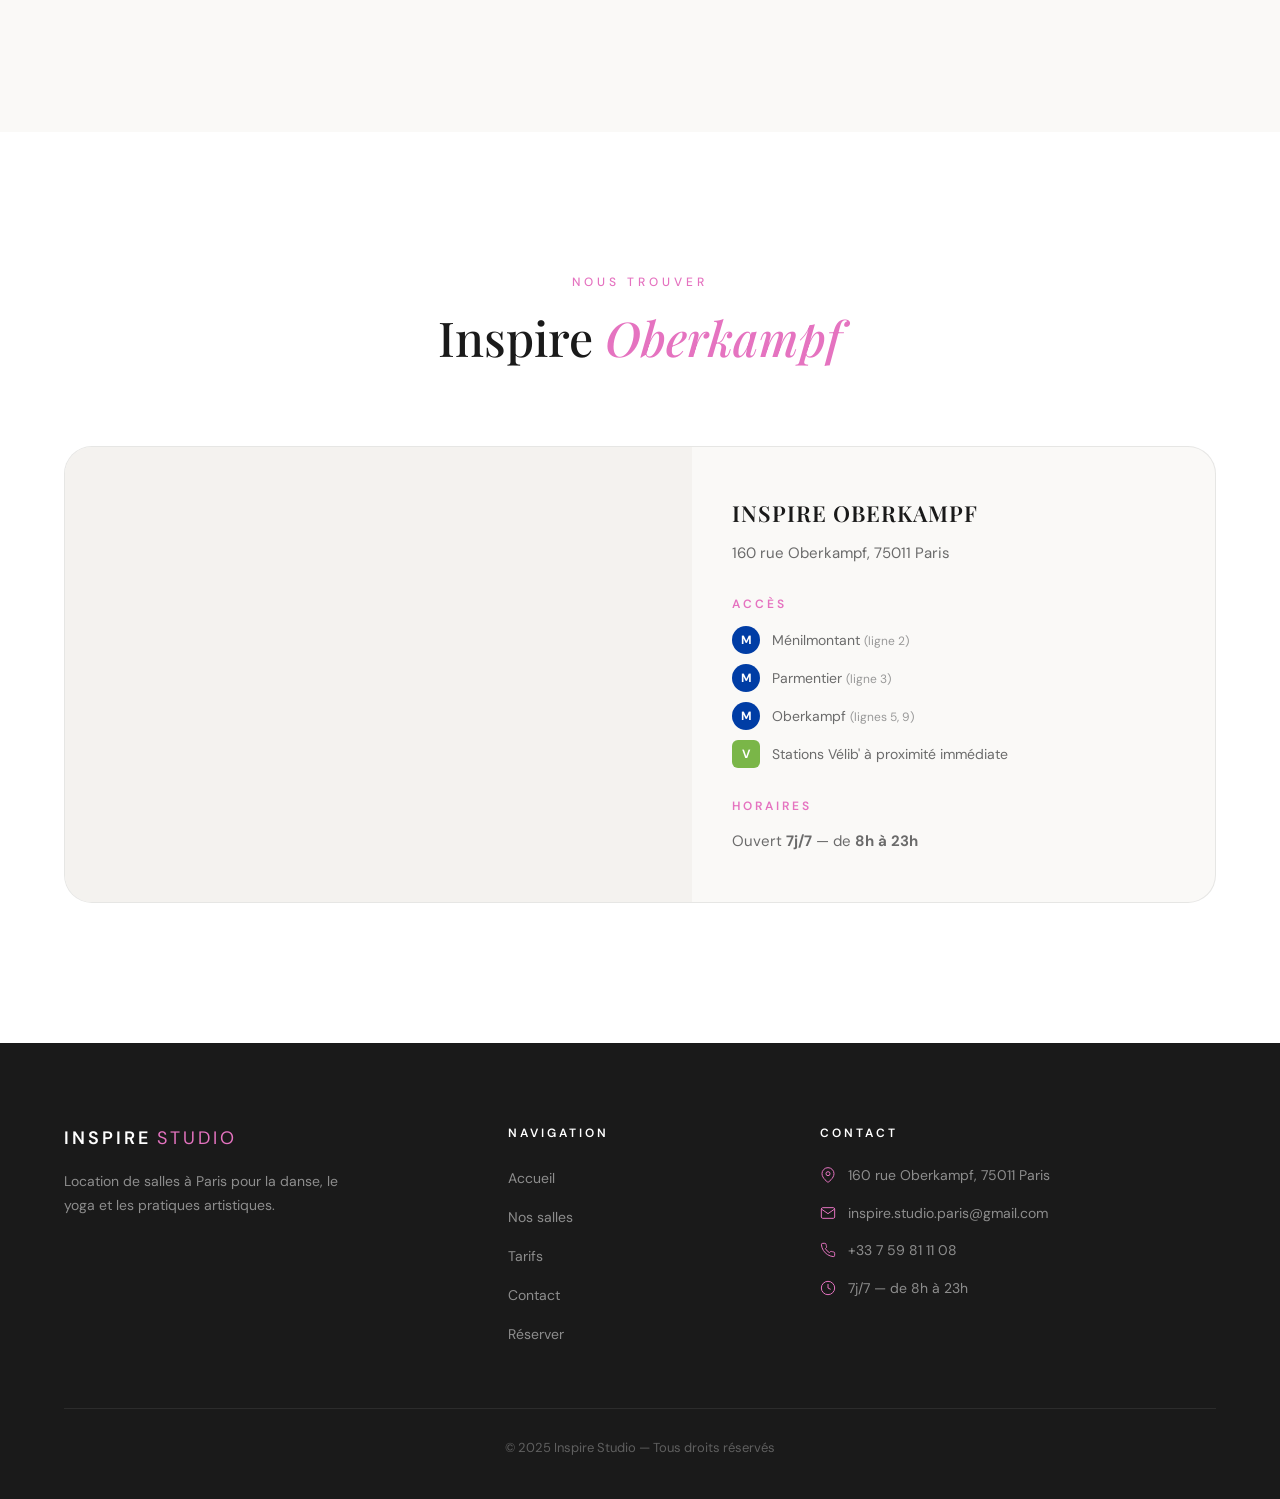
==== commit 4ce861f6: "Add horizontal search pill, detailed pricing grids for salles, and bind index.html hero image" ====
--- a/index.html
+++ b/index.html
@@ -29,7 +29,7 @@
             <nav class="main-nav" id="main-nav" aria-label="Navigation principale">
                 <ul class="nav-list">
                     <li><a href="#" class="nav-link active">Accueil</a></li>
-                    <li><a href="#" class="nav-link">Nos salles</a></li>
+                    <li><a href="salles.html" class="nav-link">Nos salles</a></li>
                     <li><a href="#" class="nav-link">Inspire Studio</a></li>
                     <li><a href="#" class="nav-link">Tarifs</a></li>
                     <li><a href="#" class="nav-link">Contact</a></li>
@@ -49,7 +49,7 @@
     <section class="hero" id="hero">
         <div class="hero-carousel" id="hero-carousel">
             <div class="hero-slide active"
-                style="background: linear-gradient(135deg, #faf9f7 0%, #f0e6dc 30%, #e8d5c8 60%, #f5ece4 100%);"></div>
+                style="background-image: url(\'photos%20salles/photo3.jpg\'); background-size: cover; background-position: center;"></div>
             <div class="hero-slide"
                 style="background: linear-gradient(135deg, #f5ece4 0%, #e8ddd4 30%, #f0e0d6 60%, #faf5f0 100%);"></div>
             <div class="hero-slide"
--- a/styles.css
+++ b/styles.css
@@ -1412,4 +1412,209 @@
    ======================================== */
 body.nav-open {
     overflow: hidden;
-}+}
+/* ========================================
+   SALLES PAGE STYLES
+   ======================================== */
+.hero-salles {
+    position: relative;
+    height: 70vh;
+    display: flex;
+    flex-direction: column;
+    justify-content: center;
+    align-items: center;
+    text-align: center;
+    overflow: hidden;
+}
+
+.hero-salles-bg {
+    position: absolute;
+    top: 0; left: 0; width: 100%; height: 100%;
+    background-size: cover;
+    background-position: center;
+    filter: brightness(0.65);
+    z-index: -1;
+}
+
+.salles-layout {
+    display: grid;
+    grid-template-columns: 280px 1fr;
+    gap: 40px;
+    align-items: start;
+    padding-top: 40px;
+}
+
+@media (max-width: 900px) {
+    .salles-layout {
+        grid-template-columns: 1fr;
+    }
+}
+
+.filters-sidebar {
+    background: var(--color-white);
+    padding: 32px;
+    border-radius: var(--radius-lg);
+    box-shadow: 0 10px 30px rgba(0,0,0,0.05);
+    border: 1px solid var(--color-border);
+    position: sticky;
+    top: 100px;
+}
+
+.filter-heading {
+    font-size: 20px;
+    margin-bottom: 24px;
+    font-family: var(--font-heading);
+    letter-spacing: 1px;
+}
+
+.filter-group {
+    margin-bottom: 20px;
+}
+
+.row-group {
+    display: flex;
+    gap: 16px;
+}
+
+.input-half {
+    flex: 1;
+}
+
+.filter-group label {
+    display: block;
+    font-size: 11px;
+    font-weight: 700;
+    text-transform: uppercase;
+    color: var(--color-text-light);
+    margin-bottom: 8px;
+    letter-spacing: 1px;
+}
+
+.filter-input {
+    width: 100%;
+    padding: 12px 16px;
+    border: 1px solid var(--color-border);
+    border-radius: var(--radius-sm);
+    font-family: var(--font-body);
+    font-size: 14px;
+    background: #fdfdfd;
+    transition: all 0.2s ease;
+}
+
+.filter-input:focus {
+    outline: none;
+    border-color: var(--color-primary);
+    box-shadow: 0 0 0 3px rgba(37,99,235,0.1);
+}
+
+.filter-actions {
+    display: flex;
+    flex-direction: column;
+    gap: 12px;
+    margin-top: 32px;
+}
+
+.filter-actions .btn {
+    width: 100%;
+    padding: 14px;
+    justify-content: center;
+}
+
+/* Room Grid */
+.room-grid {
+    display: grid;
+    grid-template-columns: repeat(auto-fill, minmax(300px, 1fr));
+    gap: 24px;
+}
+
+.room-card {
+    background: var(--color-white);
+    border: 1px solid var(--color-border);
+    border-radius: var(--radius-lg);
+    padding: 32px;
+    display: flex;
+    flex-direction: column;
+    transition: all var(--transition-base);
+}
+
+.room-card:hover {
+    transform: translateY(-5px);
+    box-shadow: 0 20px 40px rgba(0,0,0,0.08);
+}
+
+.room-header {
+    display: flex;
+    justify-content: space-between;
+    align-items: center;
+    margin-bottom: 24px;
+    padding-bottom: 16px;
+    border-bottom: 1px solid var(--color-border);
+}
+
+.room-area {
+    background: rgba(37,99,235,0.1);
+    color: var(--color-primary);
+    padding: 4px 10px;
+    border-radius: 20px;
+    font-size: 12px;
+    font-weight: 700;
+}
+
+.room-title {
+    font-size: 28px;
+    font-family: var(--font-heading);
+    margin-bottom: 8px;
+}
+
+.room-address {
+    font-size: 14px;
+    color: var(--color-text-light);
+    margin-bottom: 24px;
+}
+
+.room-details {
+    display: flex;
+    justify-content: space-between;
+    align-items: flex-end;
+    margin-bottom: 32px;
+    flex-grow: 1;
+}
+
+.detail-item, .detail-price {
+    display: flex;
+    flex-direction: column;
+    gap: 4px;
+}
+
+.detail-label, .price-label {
+    font-size: 11px;
+    font-weight: 700;
+    text-transform: uppercase;
+    color: var(--color-text-light);
+    letter-spacing: 1px;
+}
+
+.detail-val {
+    font-size: 20px;
+    font-weight: 600;
+}
+
+.detail-price {
+    text-align: right;
+}
+
+.price-val {
+    font-size: 24px;
+    font-weight: 800;
+    color: var(--color-primary);
+}
+
+.price-sub {
+    font-size: 11px;
+    color: var(--color-text-light);
+}
+
+.btn-full {
+    width: 100%;
+    justify-content: center;
+}
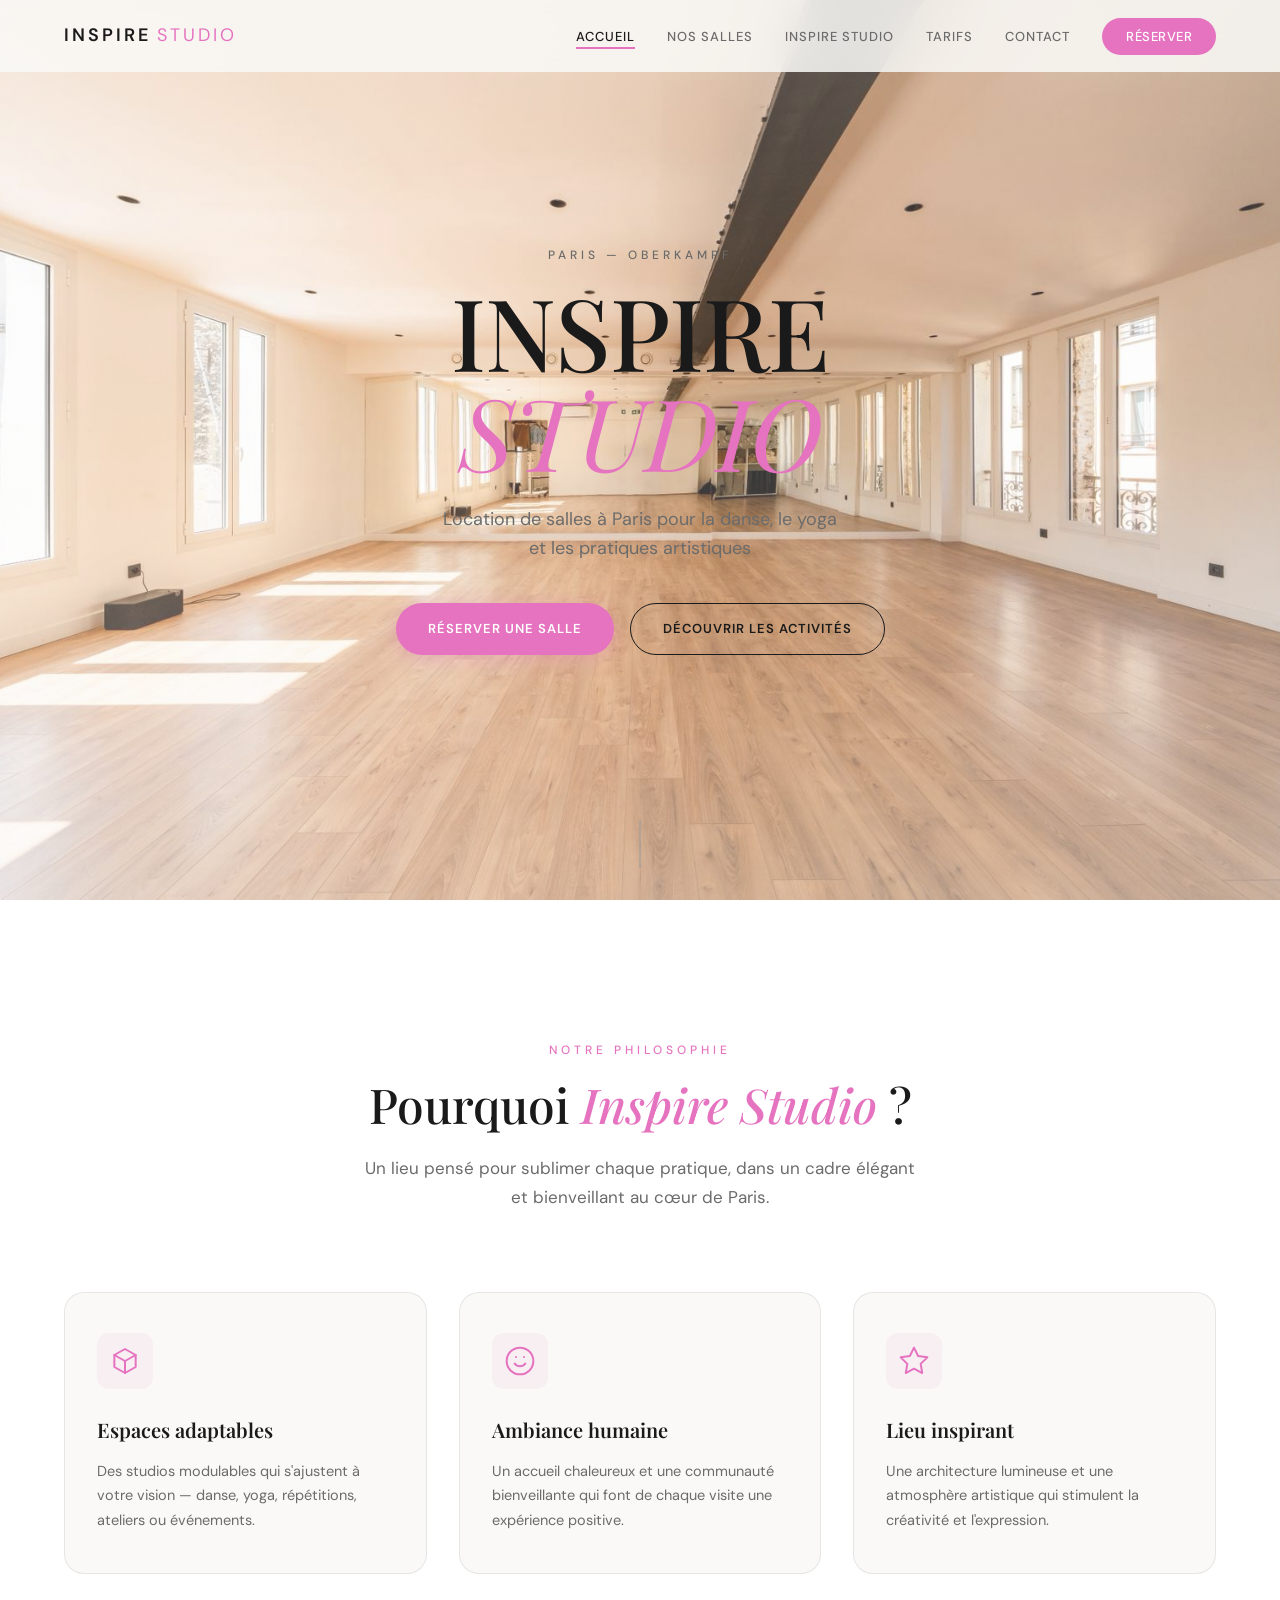
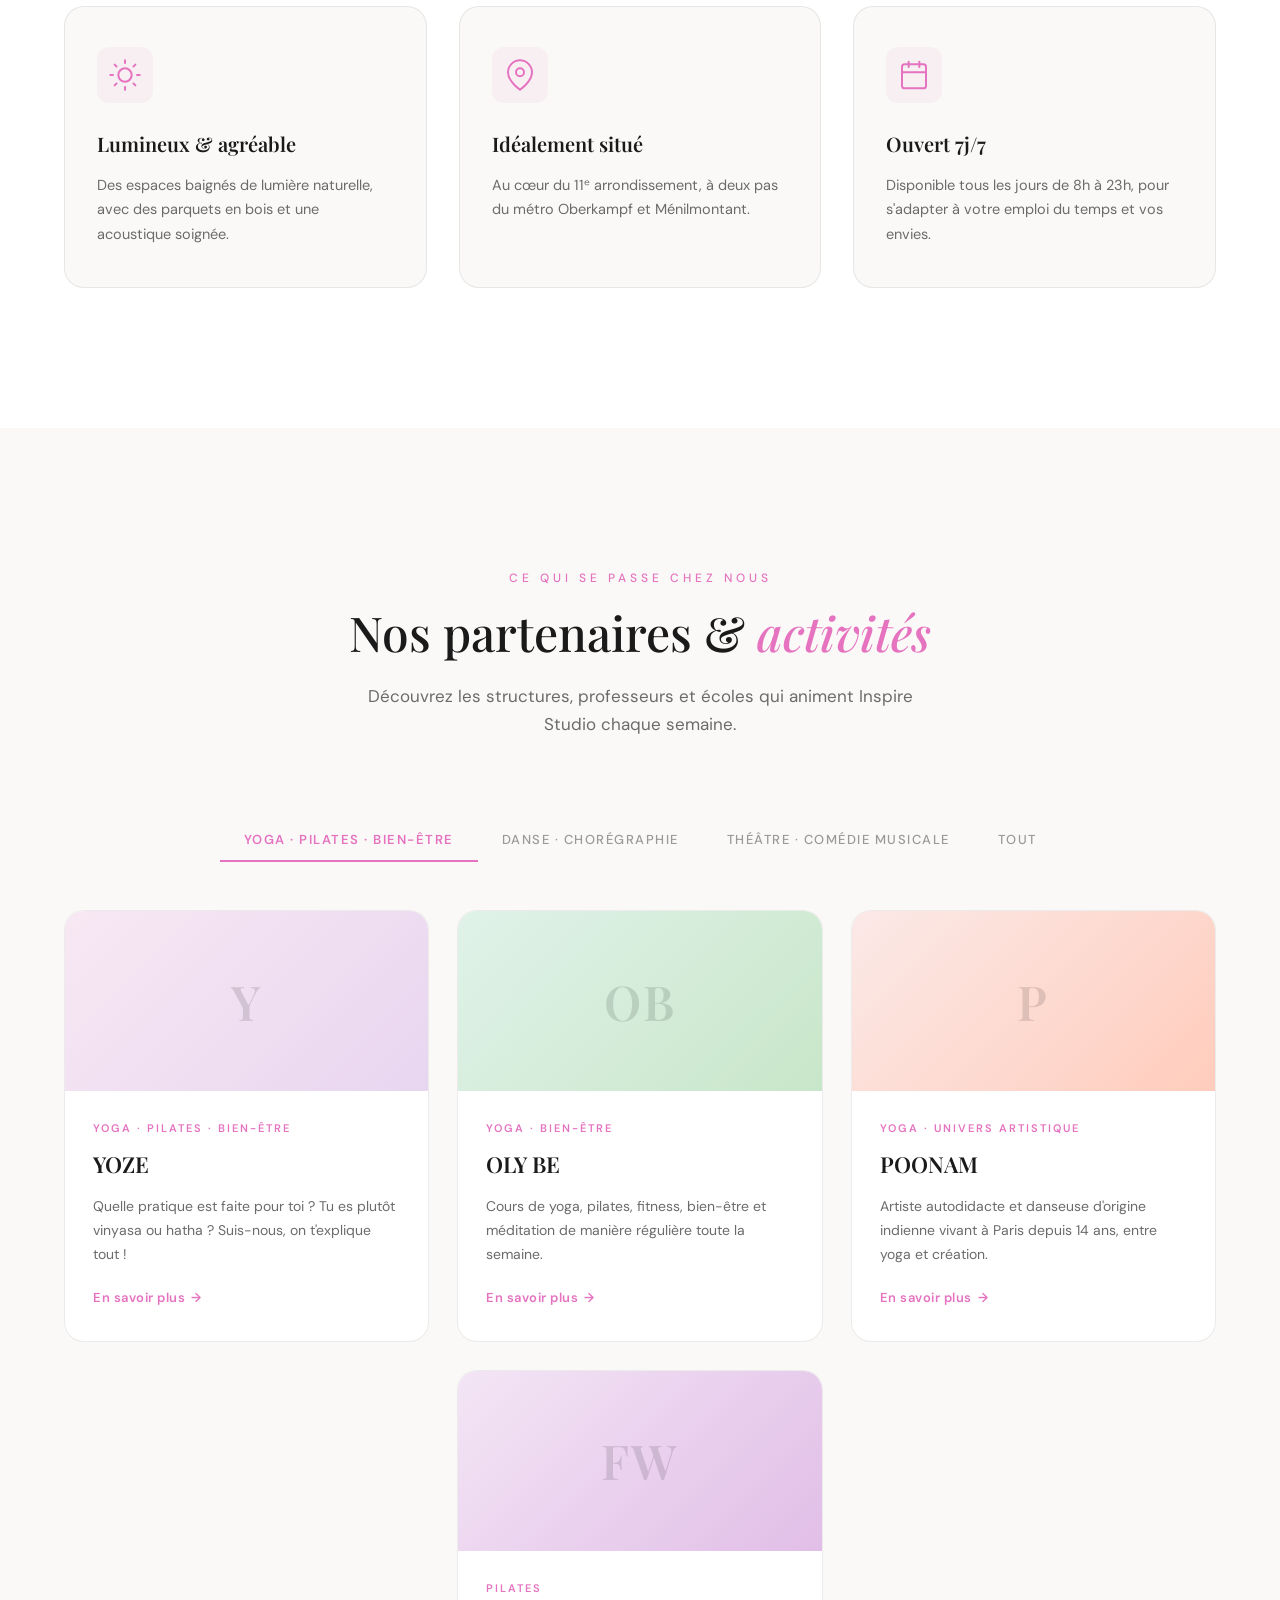
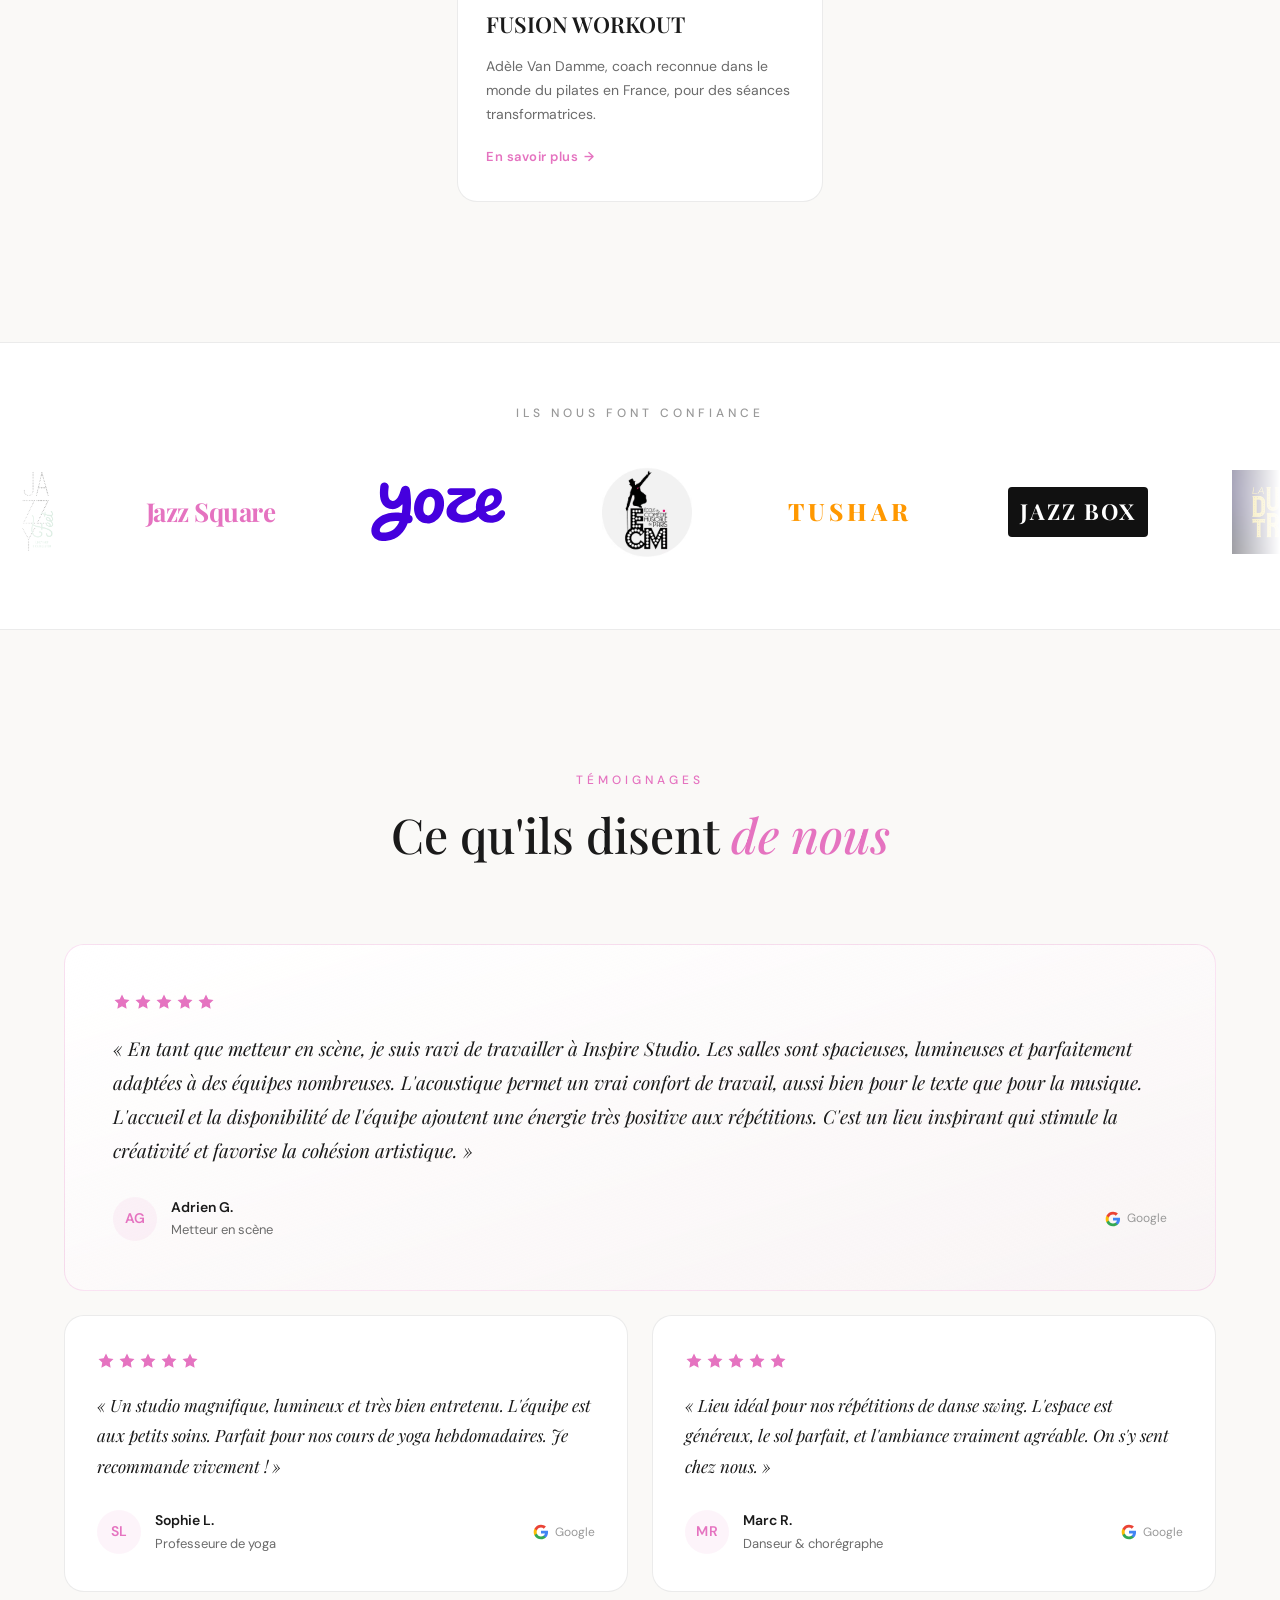
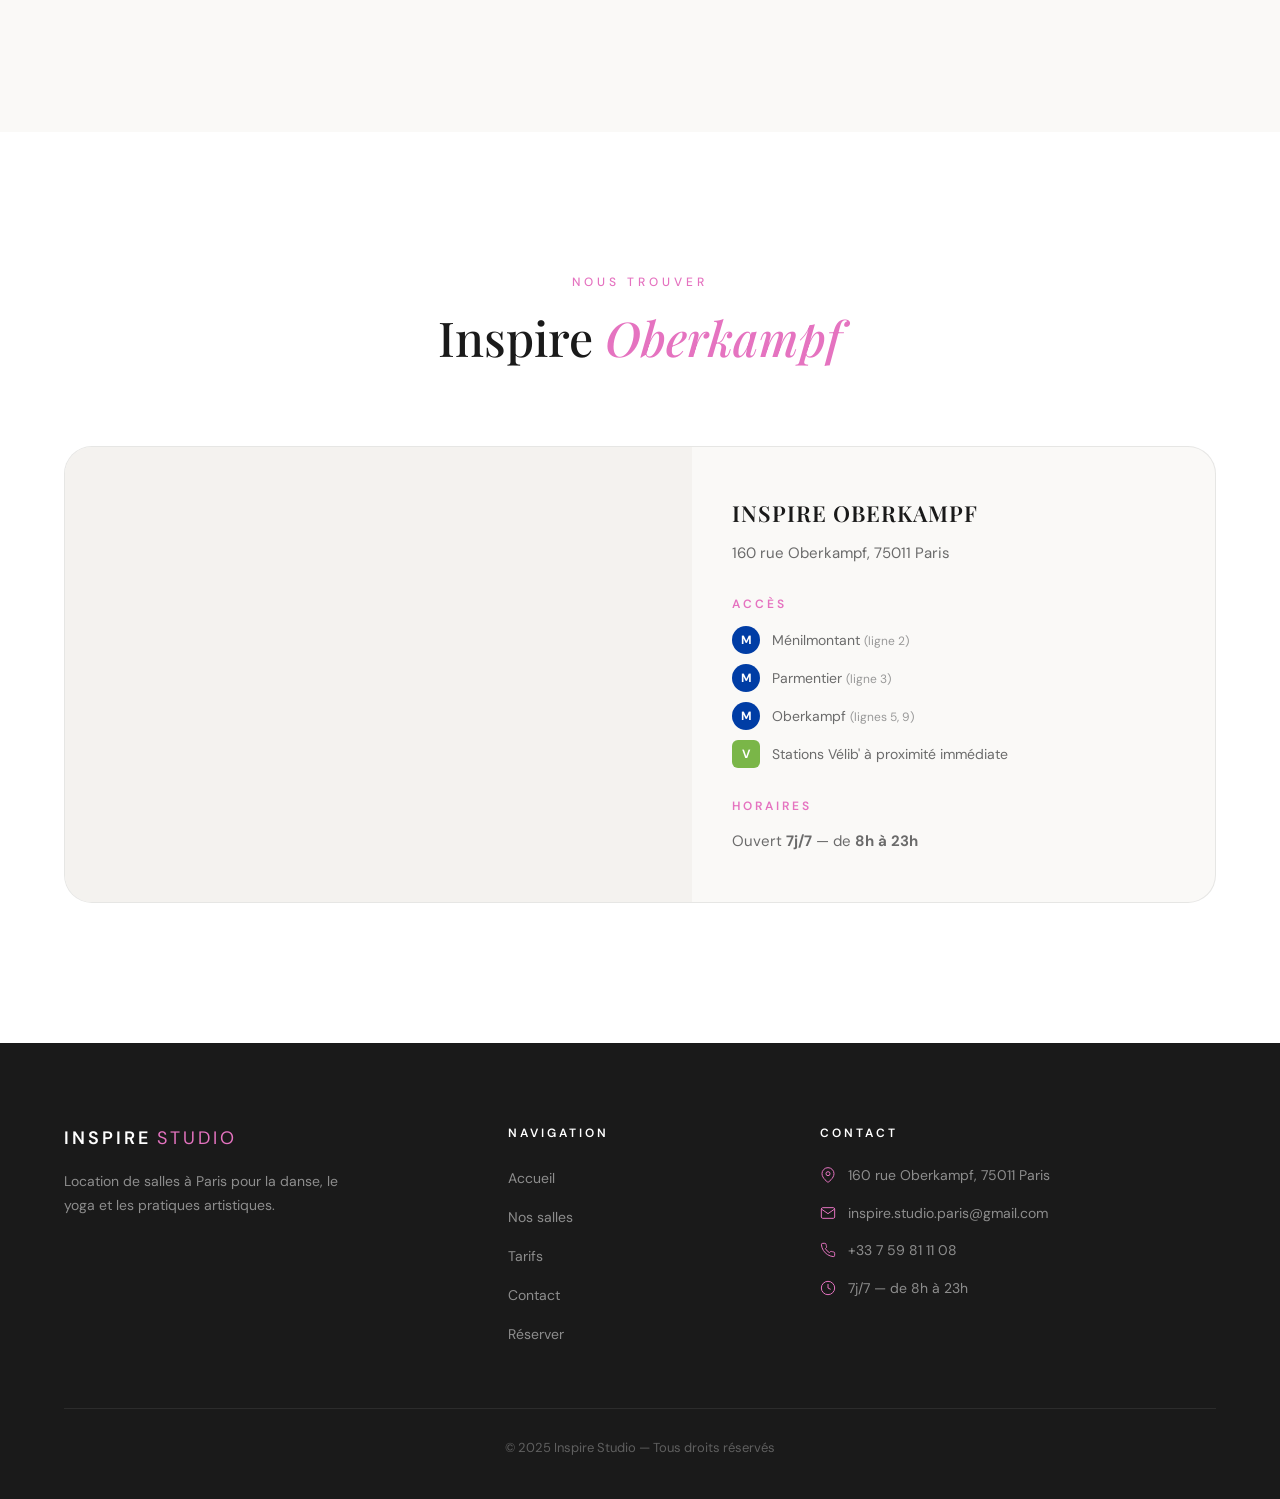
==== commit d0835b48: "Fix syntax bug on hero photo URL" ====
--- a/index.html
+++ b/index.html
@@ -49,7 +49,7 @@
     <section class="hero" id="hero">
         <div class="hero-carousel" id="hero-carousel">
             <div class="hero-slide active"
-                style="background-image: url(\'photos%20salles/photo3.jpg\'); background-size: cover; background-position: center;"></div>
+                style="background-image: url('photos%20salles/photo2.jpg'); background-size: cover; background-position: center;"></div>
             <div class="hero-slide"
                 style="background: linear-gradient(135deg, #f5ece4 0%, #e8ddd4 30%, #f0e0d6 60%, #faf5f0 100%);"></div>
             <div class="hero-slide"
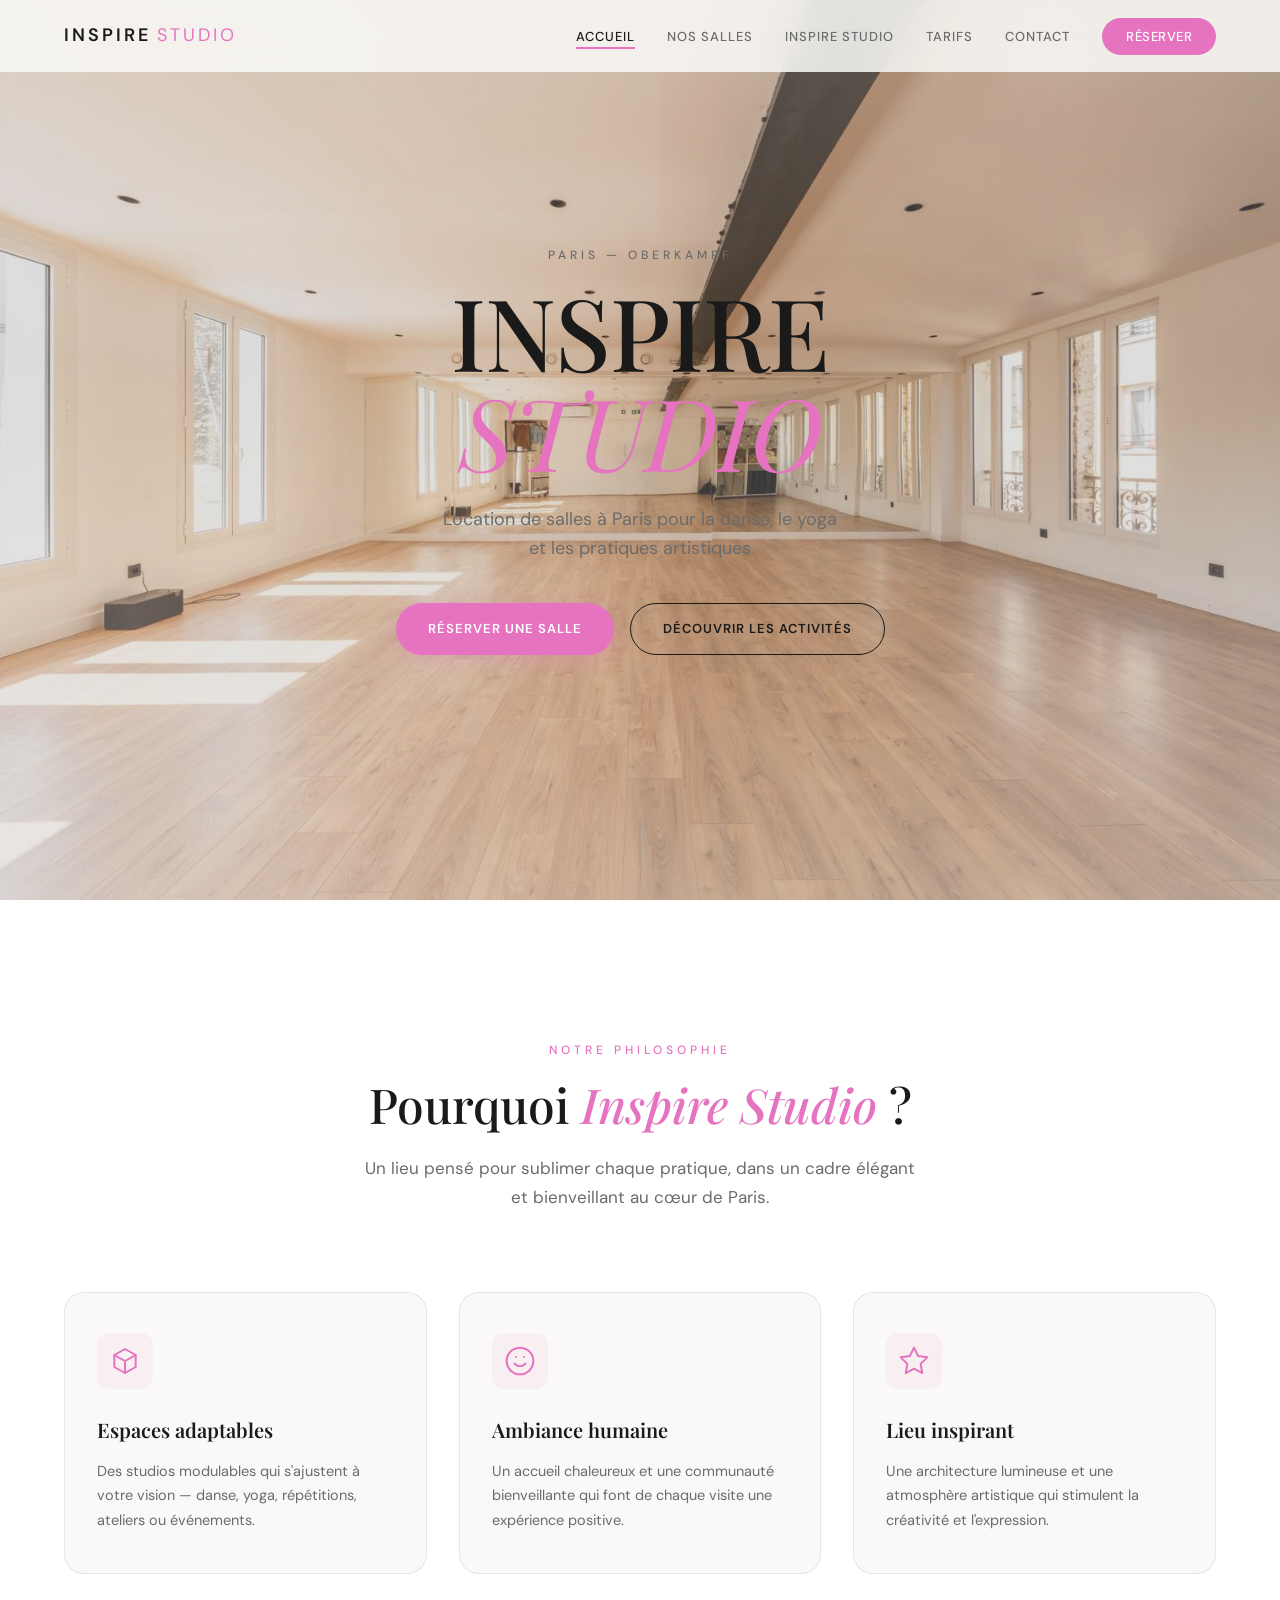
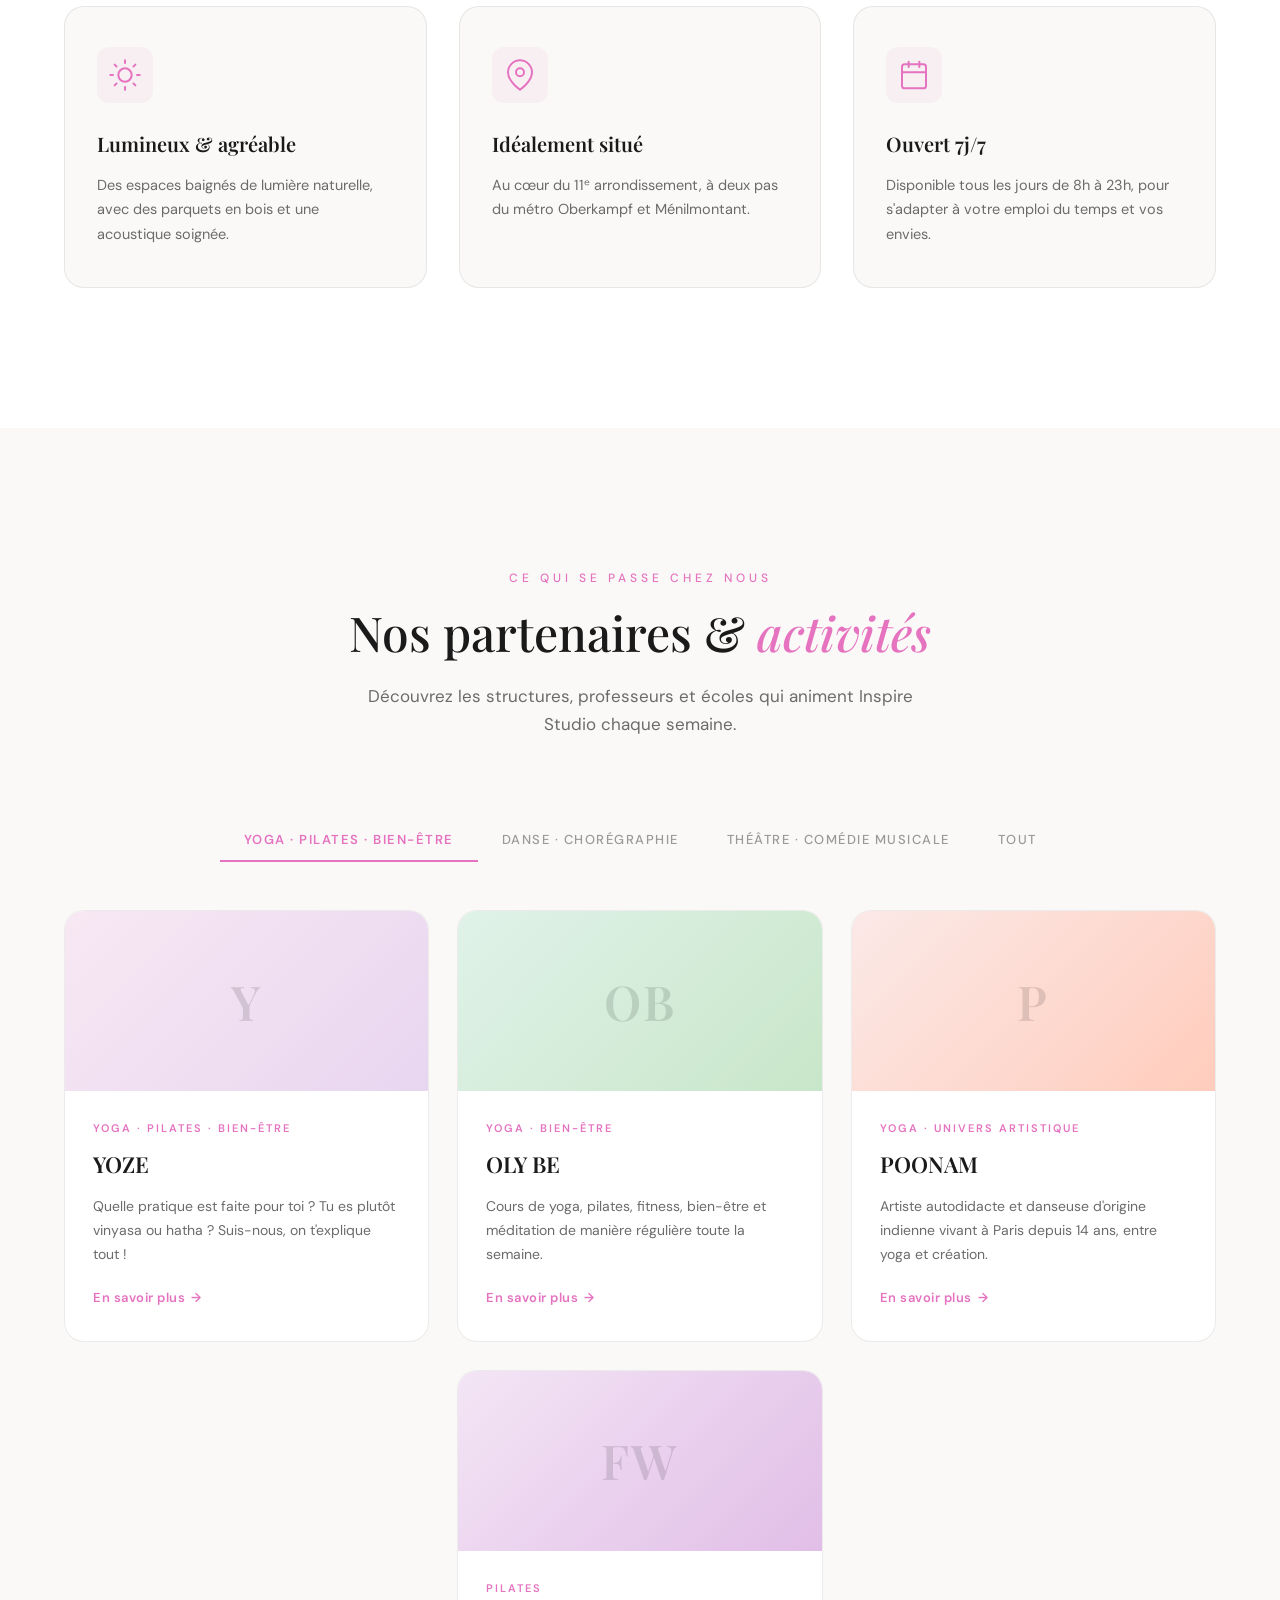
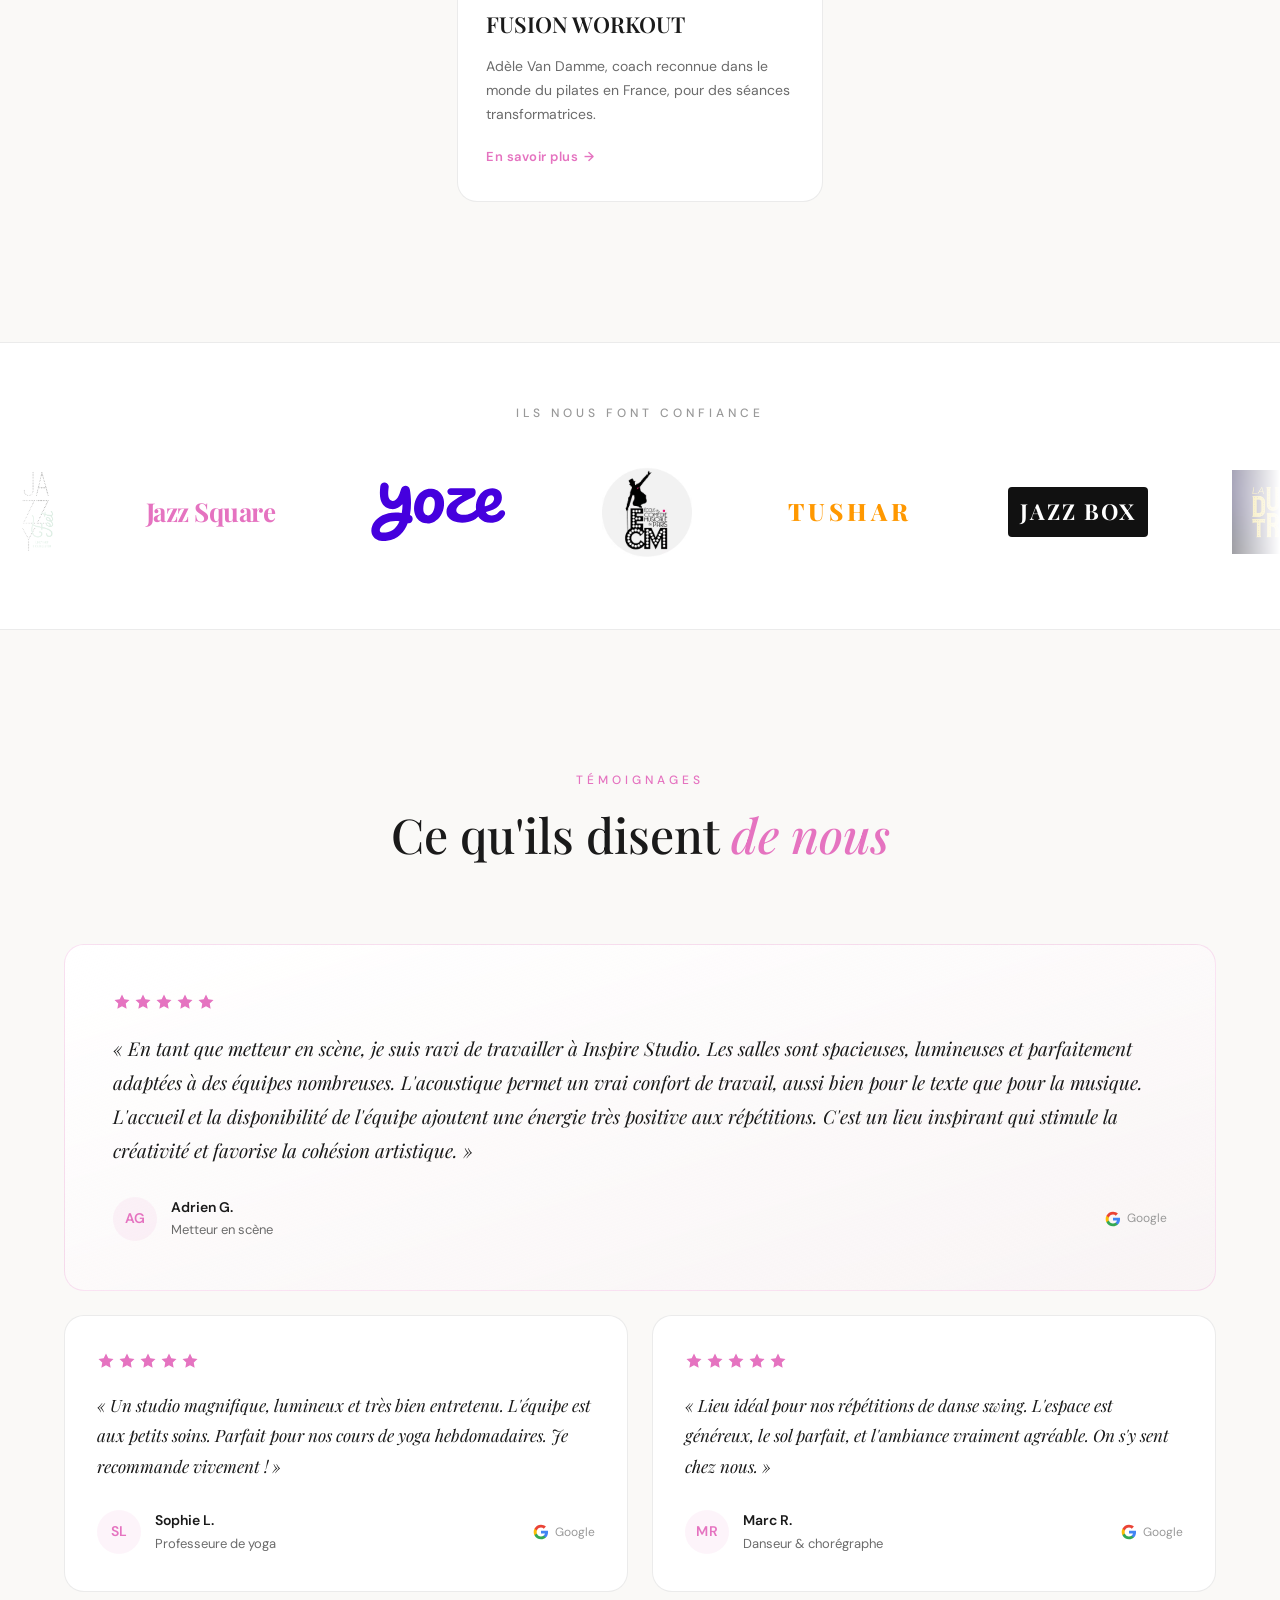
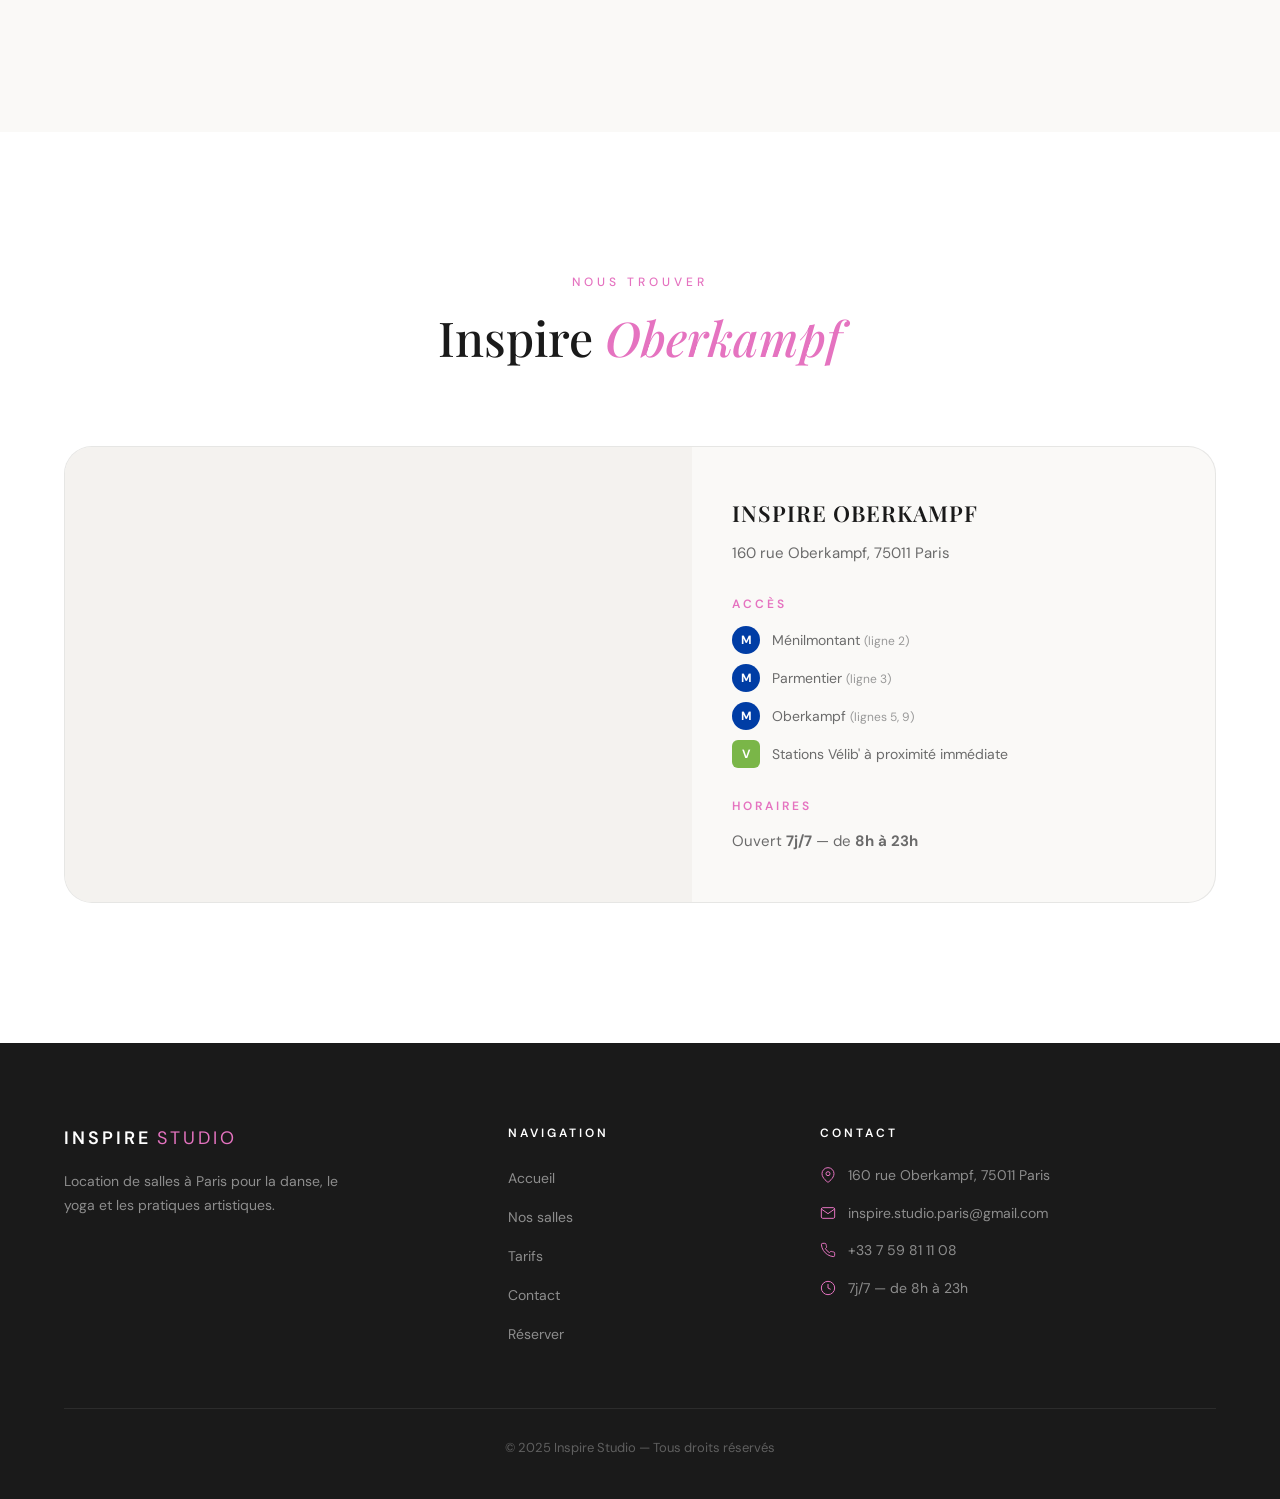
==== commit f2ce379f: "Populate hero carousel with 3 photos and enforce active routing tabs precisely." ====
--- a/index.html
+++ b/index.html
@@ -48,12 +48,9 @@
     <!-- ==================== HERO ==================== -->
     <section class="hero" id="hero">
         <div class="hero-carousel" id="hero-carousel">
-            <div class="hero-slide active"
-                style="background-image: url('photos%20salles/photo2.jpg'); background-size: cover; background-position: center;"></div>
-            <div class="hero-slide"
-                style="background: linear-gradient(135deg, #f5ece4 0%, #e8ddd4 30%, #f0e0d6 60%, #faf5f0 100%);"></div>
-            <div class="hero-slide"
-                style="background: linear-gradient(135deg, #f8f0ea 0%, #ede3d9 30%, #e5d8cc 60%, #f2ebe4 100%);"></div>
+            <div class="hero-slide active" style="background-image: url('photos%20salles/photo2.jpg'); background-size: cover; background-position: center; filter:brightness(0.85);"></div>
+            <div class="hero-slide" style="background-image: url('photos%20salles/photo3.jpg'); background-size: cover; background-position: center; filter:brightness(0.85);"></div>
+            <div class="hero-slide" style="background-image: url('photos%20salles/photo4.jpg'); background-size: cover; background-position: center; filter:brightness(0.85);"></div>
         </div>
         <div class="hero-overlay"></div>
         <div class="hero-content">
